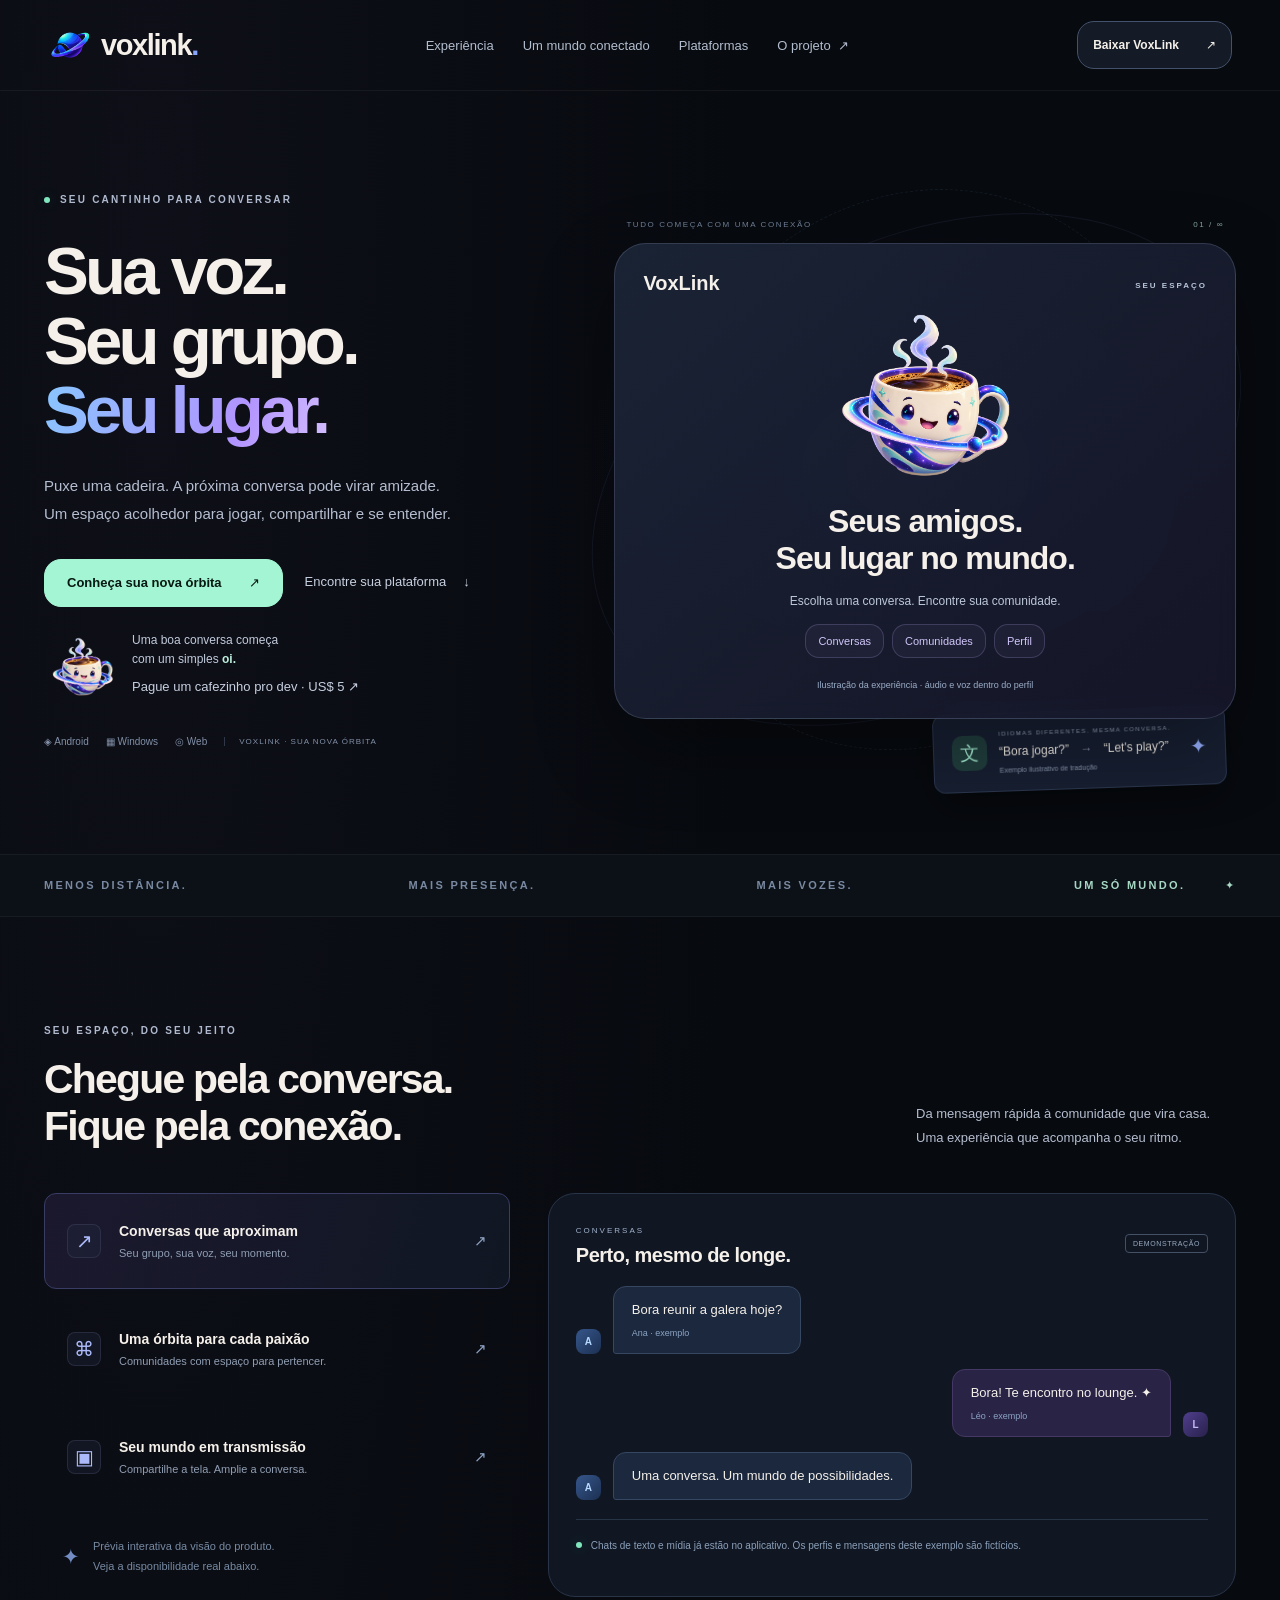
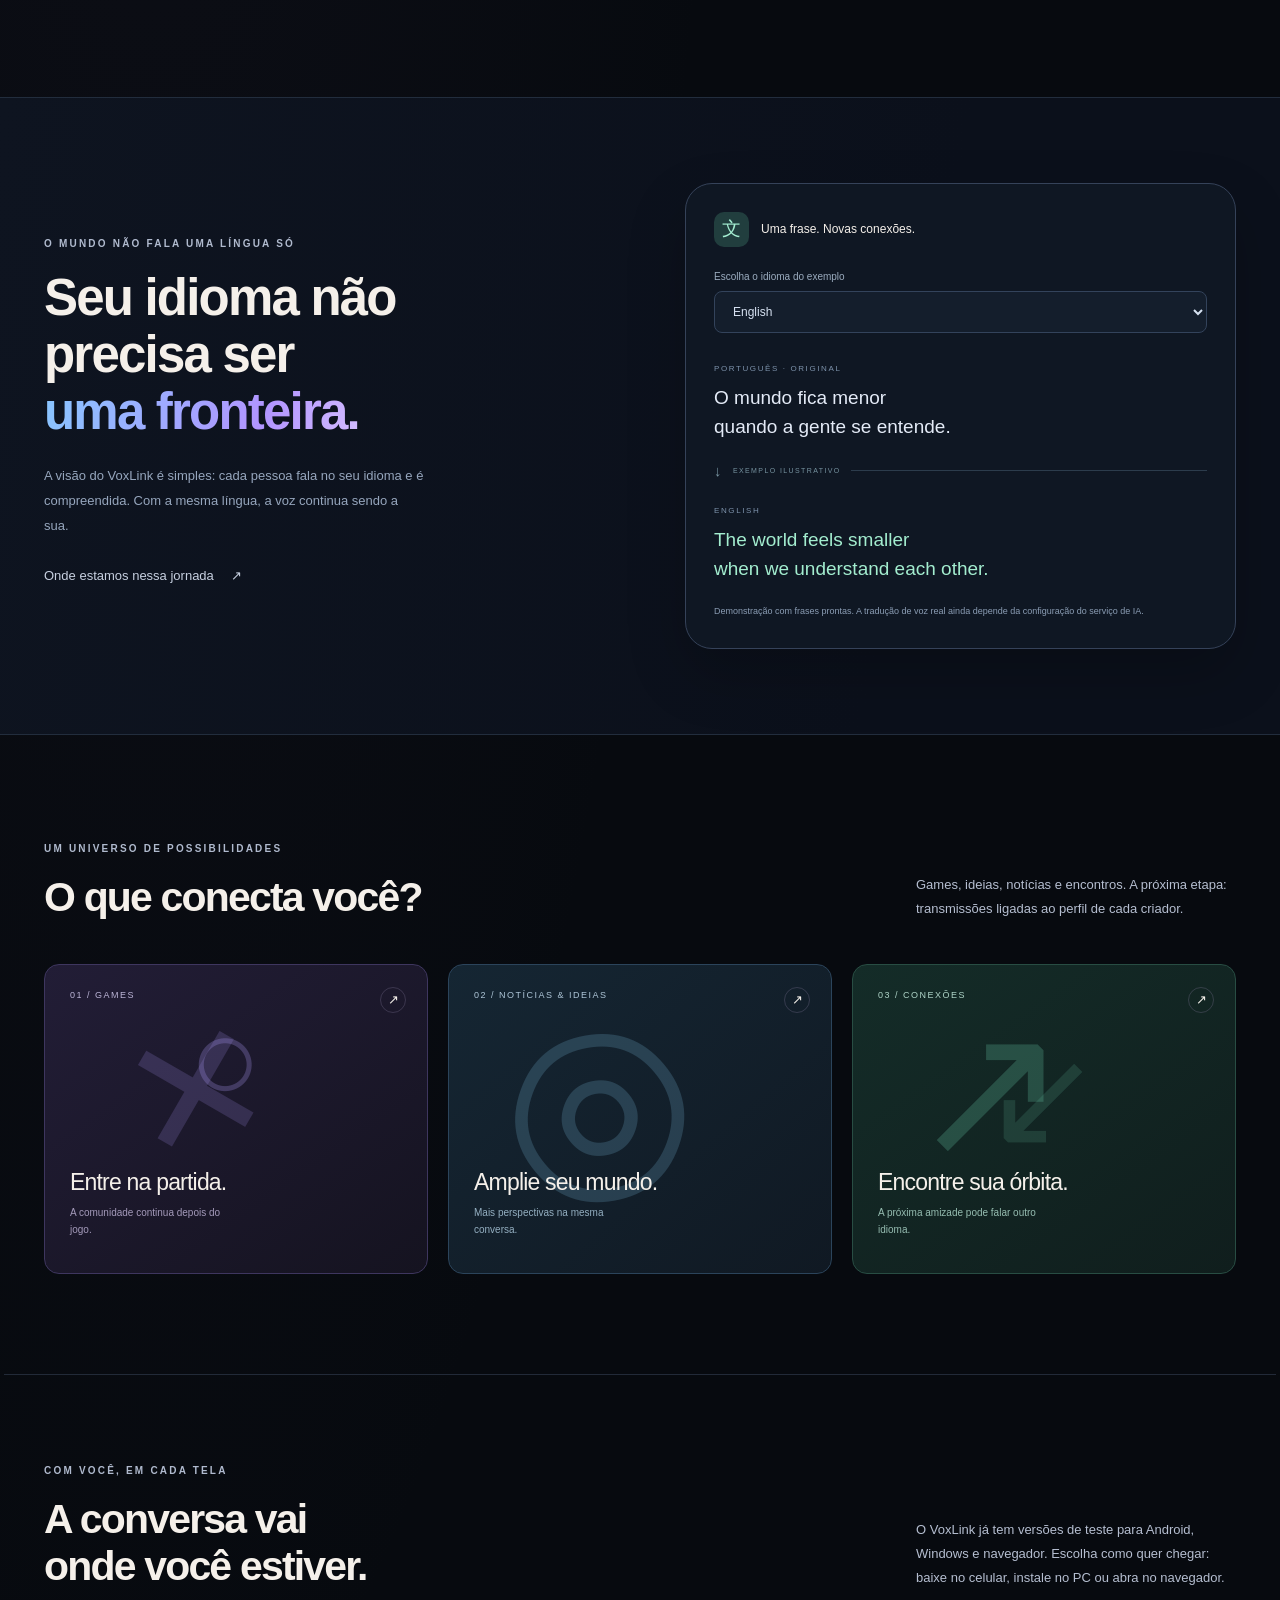
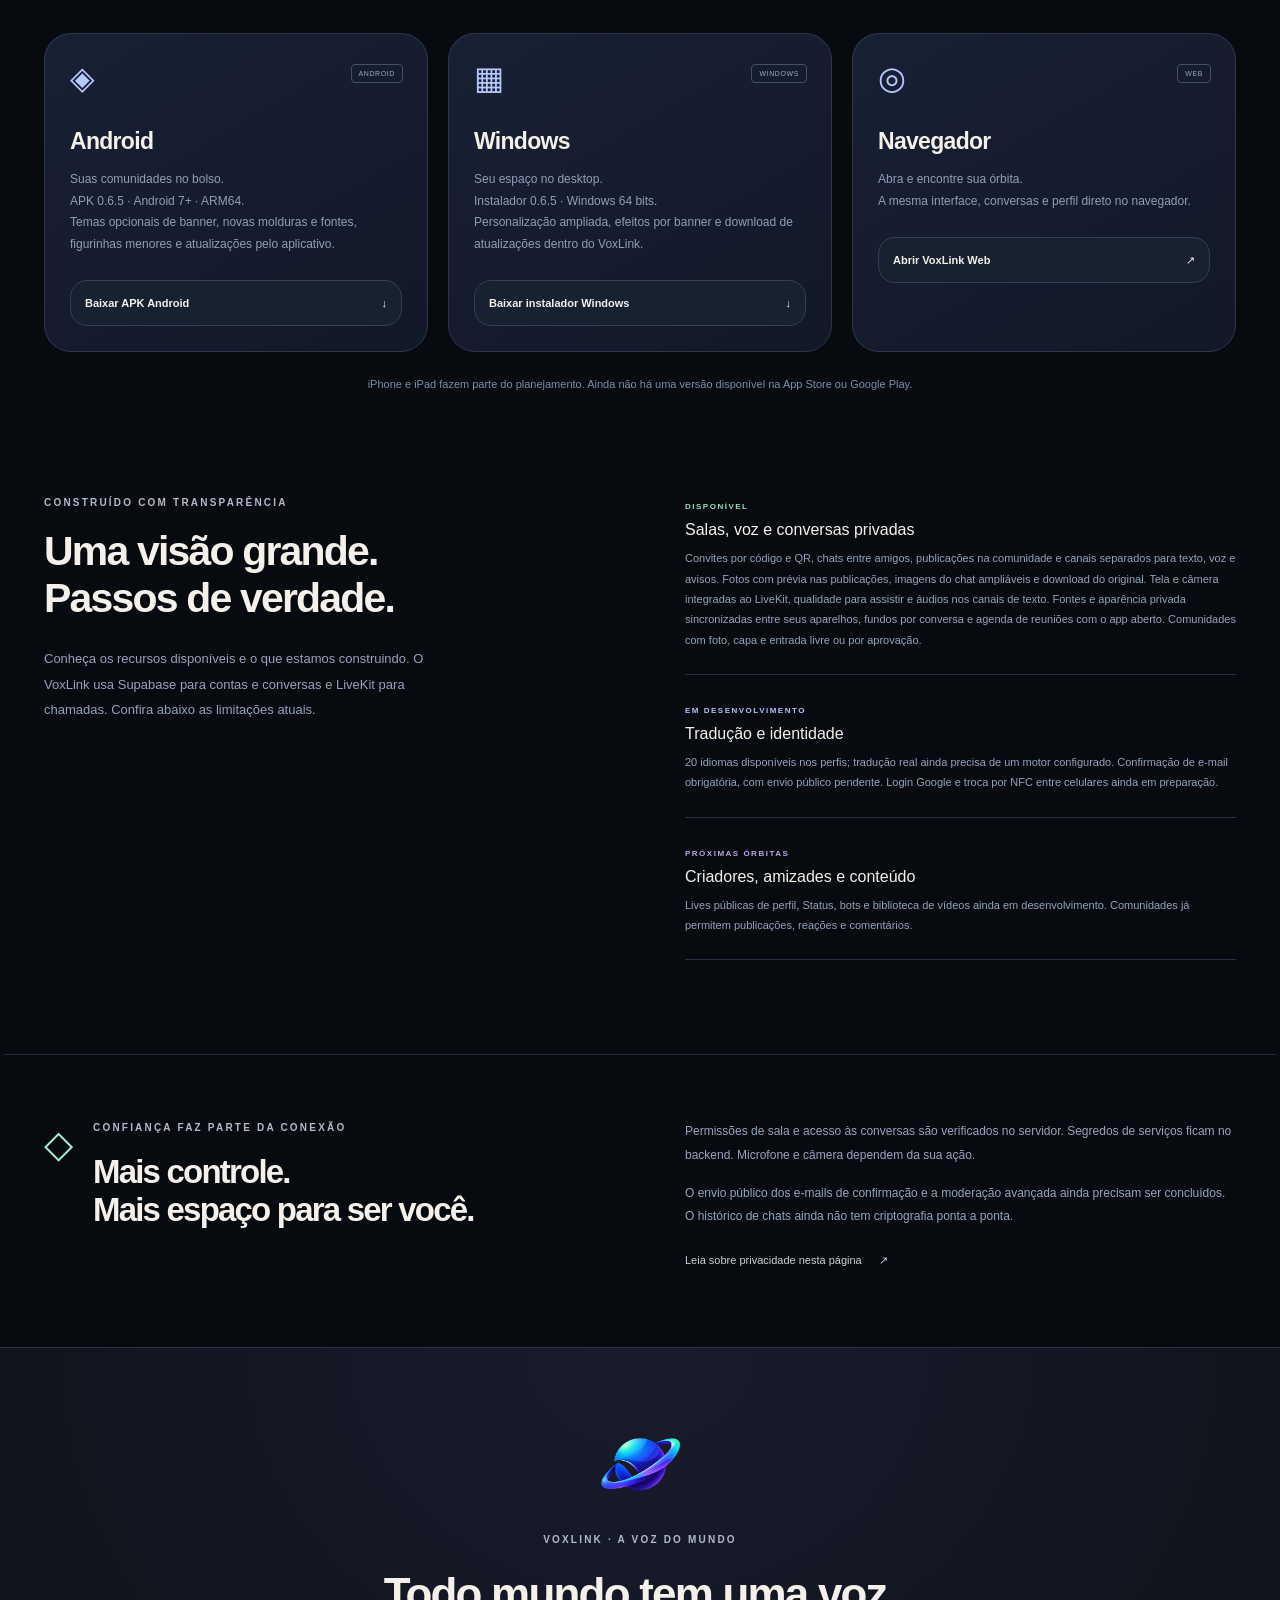
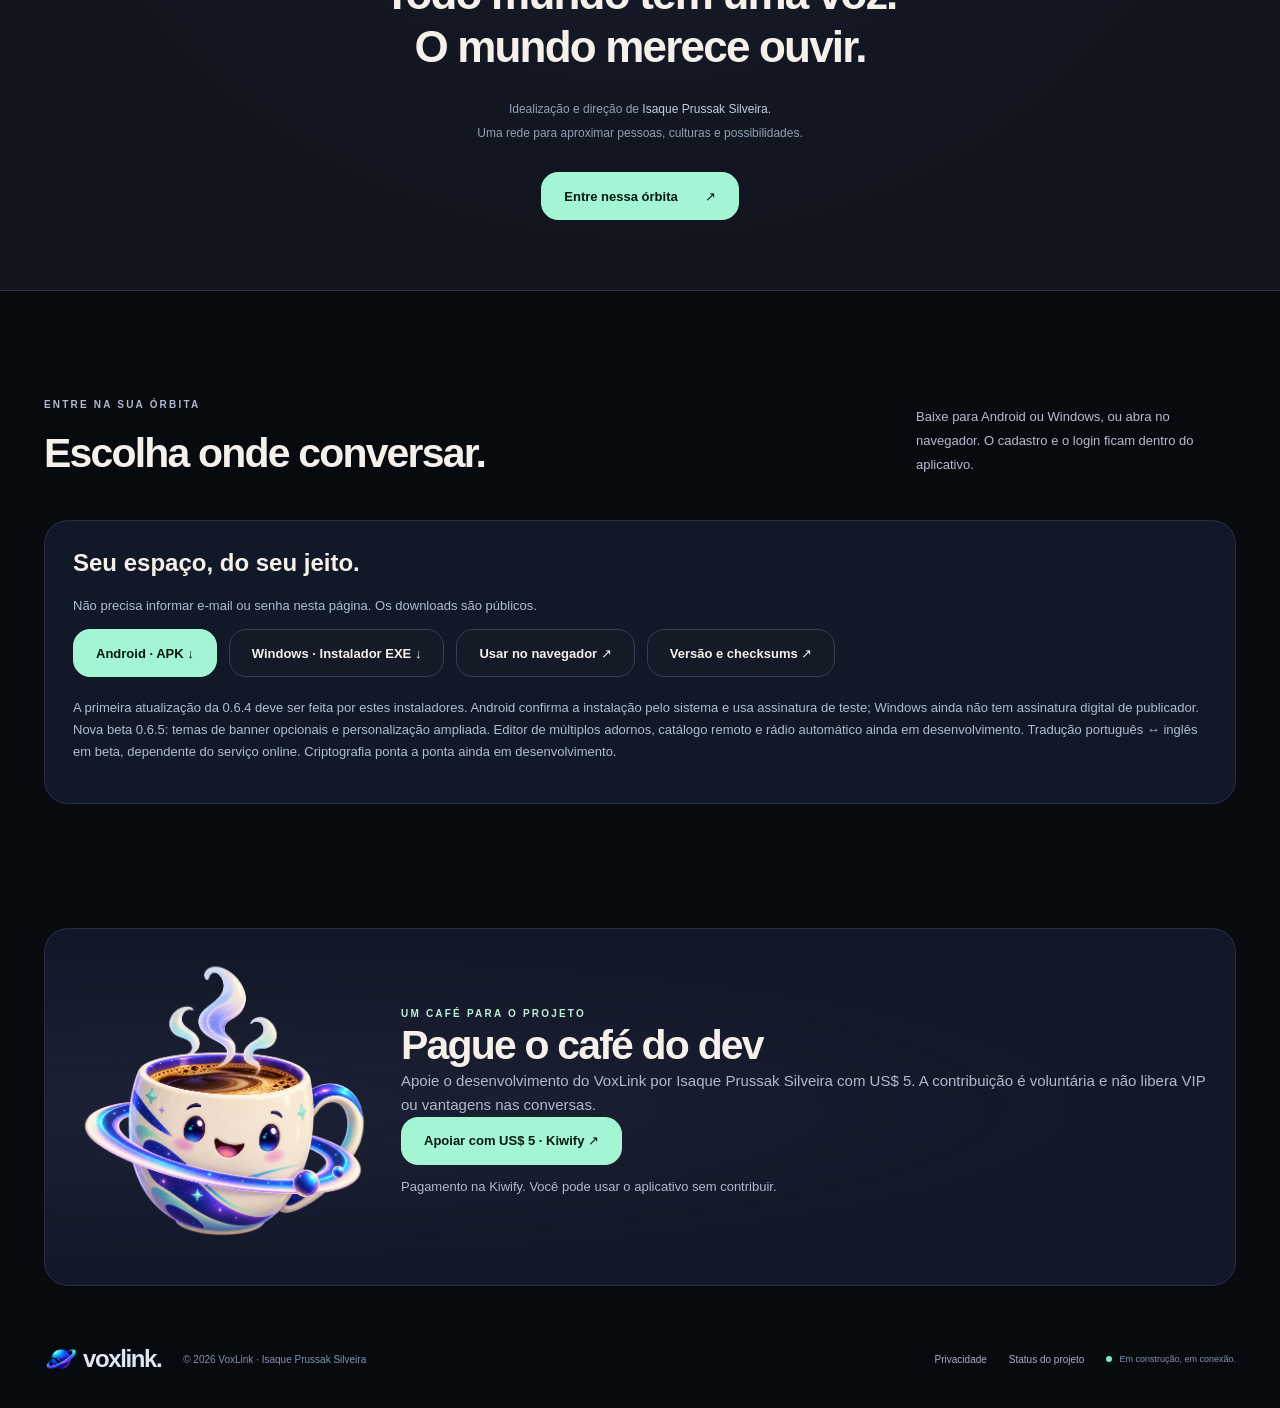
==== index.html @ 1d83fb6b "Prepare VoxLink 0.6.5 beta downloads and release notes Publish the validated banner themes, expanded" ====
<!doctype html>
<html lang="pt-BR">
<head>
  <meta charset="utf-8"><meta name="viewport" content="width=device-width, initial-scale=1">
  <meta name="referrer" content="no-referrer">
  <meta http-equiv="Content-Security-Policy" content="default-src 'none'; script-src 'self'; style-src 'self'; img-src 'self'; connect-src 'none'; base-uri 'none'; form-action 'self'; object-src 'none'; upgrade-insecure-requests">
  <meta name="theme-color" content="#070A0F">
  <meta name="description" content="VoxLink: a voz do mundo. Conheça o projeto de comunicação, comunidades e transmissões entre idiomas, idealizado por Isaque Prussak Silveira.">
  <meta name="author" content="Isaque Prussak Silveira">
  <meta property="og:title" content="VoxLink — A voz do mundo">
  <meta property="og:description" content="Sua comunidade. Sua transmissão. Seu idioma. Conheça a próxima órbita do VoxLink.">
  <meta property="og:type" content="website">
  <link rel="icon" href="voxlink-saturn.png"><link rel="stylesheet" href="styles.css?v=0.6.5">
  <title>VoxLink — A voz do mundo</title>
</head>
<body>
  <a class="skip" href="#principal">Pular para o conteúdo</a>
  <header class="site-header">
    <a class="brand" href="#" aria-label="VoxLink, início"><img src="voxlink-saturn.png" alt="" width="44" height="44"><span>voxlink<span class="brand-dot">.</span></span></a>
    <button class="menu-toggle icon-button" type="button" aria-label="Abrir menu" aria-expanded="false" aria-controls="nav">☰</button>
    <nav id="nav" aria-label="Navegação principal"><a href="#experiencia">Experiência</a><a href="#mundo">Um mundo conectado</a><a href="#plataformas">Plataformas</a><a href="#projeto">O projeto <span>↗</span></a></nav>
    <a class="button button-small header-cta" href="#plataformas">Baixar VoxLink <span>↗</span></a>
  </header>
  <main id="principal">
    <section class="hero wrap">
      <div class="hero-copy">
        <div class="eyebrow"><span class="status-dot"></span> SEU CANTINHO PARA CONVERSAR</div>
        <h1>Sua voz.<br>Seu grupo.<br><span class="gradient-text">Seu lugar.</span></h1>
        <p class="hero-description">Puxe uma cadeira. A próxima conversa pode virar amizade.<br>Um espaço acolhedor para jogar, compartilhar e se entender.</p>
        <div class="hero-actions"><a class="button primary" href="#experiencia">Conheça sua nova órbita <span>↗</span></a><a class="text-link" href="#plataformas">Encontre sua plataforma <span>↓</span></a></div>
        <div class="friendly-note"><img src="coffee.png" alt="Xícara sorridente do VoxLink" width="76" height="64"><span>Uma boa conversa começa<br>com um simples <strong>oi.</strong><br><a class="text-link" href="https://pay.kiwify.com.br/hBdNmmc" target="_blank" rel="noopener noreferrer">Pague um cafezinho pro dev · US$ 5 ↗</a></span></div><div class="platform-line"><span>◈ Android</span><span>▦ Windows</span><span>◎ Web</span><span class="beta-label">VOXLINK · SUA NOVA ÓRBITA</span></div>
      </div>
      <div class="hero-visual" aria-label="Ilustração do conceito VoxLink, não é uma transmissão real">
        <div class="orbit-line orbit-one"></div><div class="orbit-line orbit-two"></div>
        <div class="visual-kicker">TUDO COMEÇA COM UMA CONEXÃO <span>01 / ∞</span></div>
        <div class="welcome-preview">
          <span class="preview-brand">VoxLink <small>SEU ESPAÇO</small></span>
          <img src="coffee.png" alt="Cafezinho, companheiro do VoxLink" width="200" height="200">
          <h2>Seus amigos.<br>Seu lugar no mundo.</h2>
          <p>Escolha uma conversa. Encontre sua comunidade.</p>
          <div class="preview-shortcuts"><span>Conversas</span><span>Comunidades</span><span>Perfil</span></div>
          <span class="preview-note">Ilustração da experiência · áudio e voz dentro do perfil</span>
        </div>
        <div class="floating-translation"><span class="translation-icon">文</span><div><span>IDIOMAS DIFERENTES. MESMA CONVERSA.</span><strong>“Bora jogar?” <b>→</b> “Let's play?”</strong><small>Exemplo ilustrativo de tradução</small></div><span class="translation-spark">✦</span></div>
      </div>
    </section>
    <div class="manifesto-strip"><div class="wrap"><span>MENOS DISTÂNCIA.</span><span>MAIS PRESENÇA.</span><span>MAIS VOZES.</span><span class="mint-text">UM SÓ MUNDO. <span>✦</span></span></div></div>

    <section id="experiencia" class="experience wrap section-space">
      <div class="section-heading"><div><span class="eyebrow">SEU ESPAÇO, DO SEU JEITO</span><h2>Chegue pela conversa.<br>Fique pela conexão.</h2></div><p>Da mensagem rápida à comunidade que vira casa. Uma experiência que acompanha o seu ritmo.</p></div>
      <div class="experience-layout">
        <div class="experience-tabs" role="tablist" aria-label="Experiências do VoxLink" aria-orientation="vertical">
          <button class="experience-tab active" role="tab" id="tab-chat" aria-selected="true" aria-controls="experience-panel" data-view="chat"><span class="tab-icon">↗</span><span><strong>Conversas que aproximam</strong><small>Seu grupo, sua voz, seu momento.</small></span><span class="tab-arrow">↗</span></button>
          <button class="experience-tab" role="tab" id="tab-community" aria-selected="false" aria-controls="experience-panel" data-view="community" tabindex="-1"><span class="tab-icon">⌘</span><span><strong>Uma órbita para cada paixão</strong><small>Comunidades com espaço para pertencer.</small></span><span class="tab-arrow">↗</span></button>
          <button class="experience-tab" role="tab" id="tab-live" aria-selected="false" aria-controls="experience-panel" data-view="live" tabindex="-1"><span class="tab-icon">▣</span><span><strong>Seu mundo em transmissão</strong><small>Compartilhe a tela. Amplie a conversa.</small></span><span class="tab-arrow">↗</span></button>
          <div class="experience-note"><span>✦</span><p>Prévia interativa da visão do produto.<br>Veja a disponibilidade real abaixo.</p></div>
        </div>
        <div class="experience-panel" id="experience-panel" role="tabpanel" aria-labelledby="tab-chat" tabindex="0">
          <div class="panel-top"><div><span class="tiny-label" id="panel-kicker">CONVERSAS</span><h3 id="panel-title">Perto, mesmo de longe.</h3></div><span class="tag">DEMONSTRAÇÃO</span></div>
          <div id="panel-visual" class="panel-visual"></div>
          <div class="panel-footer"><span class="status-dot"></span><p id="panel-status"></p></div>
        </div>
      </div>
    </section>

    <section id="mundo" class="world-section">
      <div class="wrap world-layout"><div><span class="eyebrow">O MUNDO NÃO FALA UMA LÍNGUA SÓ</span><h2>Seu idioma não<br>precisa ser<br><span class="gradient-text">uma fronteira.</span></h2><p>A visão do VoxLink é simples: cada pessoa fala no seu idioma e é compreendida. Com a mesma língua, a voz continua sendo a sua.</p><a class="text-link" href="#disponibilidade">Onde estamos nessa jornada <span>↗</span></a></div>
        <div class="language-card"><div class="language-top"><span class="translation-icon">文</span><span>Uma frase. Novas conexões.</span></div><label for="language">Escolha o idioma do exemplo</label><select id="language"><option value="en">English</option><option value="es">Español</option><option value="ja">日本語</option><option value="pt">Português</option></select><div class="source-phrase"><span>PORTUGUÊS · ORIGINAL</span><p>O mundo fica menor<br>quando a gente se entende.</p></div><div class="language-divider"><span>↓</span><span>EXEMPLO ILUSTRATIVO</span></div><div class="target-phrase" aria-live="polite"><span id="target-label">ENGLISH</span><p id="target-text">The world feels smaller<br>when we understand each other.</p></div><p class="language-note">Demonstração com frases prontas. A tradução de voz real ainda depende da configuração do serviço de IA.</p></div>
      </div>
    </section>

    <section class="wrap section-space channels-section"><div class="section-heading"><div><span class="eyebrow">UM UNIVERSO DE POSSIBILIDADES</span><h2>O que conecta você?</h2></div><p>Games, ideias, notícias e encontros. A próxima etapa: transmissões ligadas ao perfil de cada criador.</p></div><div class="channel-grid">
      <button class="channel-card gaming" data-detail="games"><span class="channel-number">01 / GAMES</span><span class="channel-art" aria-hidden="true">✕<i>○</i></span><div><h3>Entre na partida.</h3><p>A comunidade continua depois do jogo.</p></div><span class="round-arrow">↗</span></button>
      <button class="channel-card news" data-detail="news"><span class="channel-number">02 / NOTÍCIAS & IDEIAS</span><span class="channel-art" aria-hidden="true">◎</span><div><h3>Amplie seu mundo.</h3><p>Mais perspectivas na mesma conversa.</p></div><span class="round-arrow">↗</span></button>
      <button class="channel-card connection" data-detail="world"><span class="channel-number">03 / CONEXÕES</span><span class="channel-art" aria-hidden="true">↗<i>↙</i></span><div><h3>Encontre sua órbita.</h3><p>A próxima amizade pode falar outro idioma.</p></div><span class="round-arrow">↗</span></button>
    </div></section>

    <section id="plataformas" class="wrap platforms-section section-space"><div class="section-heading"><div><span class="eyebrow">COM VOCÊ, EM CADA TELA</span><h2>A conversa vai<br>onde você estiver.</h2></div><p>O VoxLink já tem versões de teste para Android, Windows e navegador. Escolha como quer chegar: baixe no celular, instale no PC ou abra no navegador.</p></div><div class="platform-grid">
      <article class="platform-card"><span class="platform-icon">◈</span><span class="tag">ANDROID</span><h3>Android</h3><p>Suas comunidades no bolso.<br>APK 0.6.5 · Android 7+ · ARM64.<br>Temas opcionais de banner, novas molduras e fontes, figurinhas menores e atualizações pelo aplicativo.</p><a class="button secondary" href="https://github.com/Blackfoxy0/voxlink-site/releases/download/v0.6.5/voxlink-android-arm64.apk" rel="noopener">Baixar APK Android <span>↓</span></a></article>
      <article class="platform-card"><span class="platform-icon">▦</span><span class="tag" id="windows-badge">WINDOWS</span><h3>Windows</h3><p>Seu espaço no desktop.<br>Instalador 0.6.5 · Windows 64 bits.<br>Personalização ampliada, efeitos por banner e download de atualizações dentro do VoxLink.</p><a class="button secondary" href="https://github.com/Blackfoxy0/voxlink-site/releases/download/v0.6.5/voxlink-windows-setup.exe" rel="noopener">Baixar instalador Windows <span>↓</span></a></article>
      <article class="platform-card"><span class="platform-icon">◎</span><span class="tag">WEB</span><h3>Navegador</h3><p>Abra e encontre sua órbita.<br>A mesma interface, conversas e perfil direto no navegador.</p><a class="button secondary" href="app/">Abrir VoxLink Web <span>↗</span></a></article>
    </div><p class="platform-footnote">iPhone e iPad fazem parte do planejamento. Ainda não há uma versão disponível na App Store ou Google Play.</p></section>

    <section id="disponibilidade" class="wrap progress-section"><div class="progress-intro"><span class="eyebrow">CONSTRUÍDO COM TRANSPARÊNCIA</span><h2>Uma visão grande.<br>Passos de verdade.</h2><p>Conheça os recursos disponíveis e o que estamos construindo. O VoxLink usa Supabase para contas e conversas e LiveKit para chamadas. Confira abaixo as limitações atuais.</p></div><div class="progress-list"><article><span class="progress-state available">DISPONÍVEL</span><h3>Salas, voz e conversas privadas</h3><p>Convites por código e QR, chats entre amigos, publicações na comunidade e canais separados para texto, voz e avisos. Fotos com prévia nas publicações, imagens do chat ampliáveis e download do original. Tela e câmera integradas ao LiveKit, qualidade para assistir e áudios nos canais de texto. Fontes e aparência privada sincronizadas entre seus aparelhos, fundos por conversa e agenda de reuniões com o app aberto. Comunidades com foto, capa e entrada livre ou por aprovação.</p></article><article><span class="progress-state preparing">EM DESENVOLVIMENTO</span><h3>Tradução e identidade</h3><p>20 idiomas disponíveis nos perfis; tradução real ainda precisa de um motor configurado. Confirmação de e-mail obrigatória, com envio público pendente. Login Google e troca por NFC entre celulares ainda em preparação.</p></article><article><span class="progress-state planned">PRÓXIMAS ÓRBITAS</span><h3>Criadores, amizades e conteúdo</h3><p>Lives públicas de perfil, Status, bots e biblioteca de vídeos ainda em desenvolvimento. Comunidades já permitem publicações, reações e comentários.</p></article></div></section>

    <section class="wrap trust-section section-space"><div class="trust-heading"><span class="shield" aria-hidden="true">◇</span><div><span class="eyebrow">CONFIANÇA FAZ PARTE DA CONEXÃO</span><h2>Mais controle.<br>Mais espaço para ser você.</h2></div></div><div class="trust-copy"><p>Permissões de sala e acesso às conversas são verificados no servidor. Segredos de serviços ficam no backend. Microfone e câmera dependem da sua ação.</p><p>O envio público dos e-mails de confirmação e a moderação avançada ainda precisam ser concluídos. O histórico de chats ainda não tem criptografia ponta a ponta.</p><button class="text-link" data-detail="privacy">Leia sobre privacidade nesta página <span>↗</span></button></div></section>

    <section id="projeto" class="project-section"><div class="wrap"><img src="voxlink-saturn.png" alt="" width="92" height="92"><span class="eyebrow">VOXLINK · A VOZ DO MUNDO</span><h2>Todo mundo tem uma voz.<br>O mundo merece ouvir.</h2><p>Idealização e direção de <strong>Isaque Prussak Silveira.</strong><br>Uma rede para aproximar pessoas, culturas e possibilidades.</p><a class="button primary" href="#experiencia">Entre nessa órbita <span>↗</span></a></div></section>
<section id="downloads" class="wrap section-space">
  <div class="section-heading"><div><span class="eyebrow">ENTRE NA SUA ÓRBITA</span>
    <h2>Escolha onde conversar.</h2></div><p>Baixe para Android ou Windows, ou abra no navegador. O cadastro e o login ficam dentro do aplicativo.</p></div>
  <div class="account-card download-card"><h3>Seu espaço, do seu jeito.</h3>
    <p class="account-note">Não precisa informar e-mail ou senha nesta página. Os downloads são públicos.</p>
    <div class="account-modes">
      <a class="button primary" href="https://github.com/Blackfoxy0/voxlink-site/releases/download/v0.6.5/voxlink-android-arm64.apk" rel="noopener">Android · APK ↓</a>
      <a class="button secondary" href="https://github.com/Blackfoxy0/voxlink-site/releases/download/v0.6.5/voxlink-windows-setup.exe" rel="noopener">Windows · Instalador EXE ↓</a>
      <a class="button secondary" href="app/">Usar no navegador ↗</a>
      <a class="button secondary" href="https://github.com/Blackfoxy0/voxlink-site/releases/tag/v0.6.5" rel="noopener">Versão e checksums ↗</a>
    </div>
    <p class="account-note">A primeira atualização da 0.6.4 deve ser feita por estes instaladores. Android confirma a instalação pelo sistema e usa assinatura de teste; Windows ainda não tem assinatura digital de publicador. Nova beta 0.6.5: temas de banner opcionais e personalização ampliada. Editor de múltiplos adornos, catálogo remoto e rádio automático ainda em desenvolvimento. Tradução português ↔ inglês em beta, dependente do serviço online. Criptografia ponta a ponta ainda em desenvolvimento.</p>
  </div>
</section>
    <section class="wrap section" id="apoio" aria-labelledby="coffee-title">
      <div class="account-card coffee-support">
        <img src="coffee.png" alt="Xícara sorridente com anel de Saturno, Pague o café do dev, VoxLink" width="300" height="250" loading="lazy">
        <div><span class="eyebrow">UM CAFÉ PARA O PROJETO</span><h2 id="coffee-title">Pague o café do dev</h2>
        <p>Apoie o desenvolvimento do VoxLink por Isaque Prussak Silveira com US$ 5. A contribuição é voluntária e não libera VIP ou vantagens nas conversas.</p>
        <a class="button primary" href="https://pay.kiwify.com.br/hBdNmmc" target="_blank" rel="noopener noreferrer">Apoiar com US$ 5 · Kiwify ↗</a>
        <p class="account-note">Pagamento na Kiwify. Você pode usar o aplicativo sem contribuir.</p></div>
      </div>
    </section>
  </main>
  <footer class="wrap"><a class="brand" href="#"><img src="voxlink-saturn.png" alt="" width="34" height="34"><span>voxlink.</span></a><p>© 2026 VoxLink · Isaque Prussak Silveira</p><button class="footer-link" data-detail="privacy">Privacidade</button><a class="footer-link" href="#disponibilidade">Status do projeto</a><span class="footer-status"><i class="status-dot"></i> Em construção, em conexão.</span></footer>
  <dialog id="detail-dialog" aria-labelledby="dialog-title"><button class="dialog-close icon-button" aria-label="Fechar janela">×</button><span class="eyebrow" id="dialog-kicker">VOXLINK</span><h2 id="dialog-title"></h2><div id="dialog-body"></div><button class="button primary dialog-done">Entendi</button></dialog>
  <script src="script.js?v=0.6.5" defer></script>
</body>
</html>
---- styles.css ----
@charset "UTF-8";
/* Clip only the decorative orbital lines that extend beyond the viewport. */
body{overflow-x:clip}
.hero{overflow:hidden}
:root{color-scheme:dark;--bg:#070a0f;--surface:#111827;--blue:#3b82f6;--violet:#8b5cf6;--mint:#10b981;--text:#eff2fa;--muted:#9ca9bd;--line:#232c3b;--radius:20px;font-family:Inter,"Segoe UI",Arial,sans-serif;font-synthesis:none}
*{box-sizing:border-box}html{scroll-behavior:smooth;scroll-padding-top:94px}body{margin:0;background:var(--bg);color:var(--text);font-size:15px;-webkit-font-smoothing:antialiased}button,input,select{font:inherit}a{color:inherit;text-decoration:none}button{cursor:pointer}button:disabled{cursor:not-allowed}button,a,select{touch-action:manipulation}button:focus-visible,a:focus-visible,select:focus-visible,[tabindex]:focus-visible{outline:3px solid #8fbaff;outline-offset:5px}button{color:inherit}h1,h2,h3,p{margin:0}img{max-width:100%;object-fit:contain}::selection{background:#345dab;color:white}.wrap{max-width:1272px;margin-inline:auto;padding-inline:40px}.section-space{padding-top:106px;padding-bottom:100px}.skip{position:absolute;top:-80px;left:12px;padding:14px;background:var(--blue);z-index:20}.skip:focus{top:12px}.site-header{max-width:1440px;height:91px;padding:0 48px;margin:auto;display:flex;align-items:center;justify-content:space-between;border-bottom:1px solid #ffffff0d;gap:28px}.brand{display:inline-flex;align-items:center;gap:9px;font-size:29px;font-weight:760;letter-spacing:-1.4px}.brand-dot{color:#8aa5ff}.site-header nav{display:flex;gap:29px;align-items:center;font-size:13px;color:#b2bdce}.site-header nav a:hover,.text-link:hover{color:white}.site-header nav a span{margin-left:4px;color:var(--muted)}.button{display:inline-flex;align-items:center;justify-content:center;gap:27px;min-height:50px;border-radius:9px;padding:14px 22px;font-size:13px;font-weight:650;border:1px solid #43516a;background:#141b27;transition:transform .2s,background .2s,box-shadow .2s}.button:hover{transform:translateY(-2px);background:#1c283c}.button-small{min-height:41px;padding:10px 15px;font-size:12px}.primary{background:#a4f5d3;color:#071912;border-color:#a4f5d3}.primary:hover{background:#c6ffe7;box-shadow:0 5px 28px #10b9811a}.secondary{width:100%;justify-content:space-between;border-color:#354054}.text-link{background:none;border:0;padding:8px 0;display:inline-flex;align-items:center;gap:17px;font-size:13px;color:#c7d0e0;line-height:1.6}.icon-button{border:1px solid var(--line);background:#141b27;border-radius:9px;width:42px;height:42px;font-size:23px}.menu-toggle{display:none}.hero{padding-top:79px;padding-bottom:85px;display:grid;grid-template-columns:.95fr 1.15fr;align-items:center;gap:24px;min-height:690px}.eyebrow{display:flex;align-items:center;gap:10px;font-size:10px;font-weight:650;letter-spacing:2.2px;color:#b0bace;line-height:1.6}.status-dot{display:inline-block;width:6px;height:6px;border-radius:50%;background:#81e6bd;box-shadow:0 0 12px #10b9813b;flex-shrink:0}.hero h1{font-size:clamp(54px,5.25vw,75px);font-weight:750;letter-spacing:-3.8px;line-height:1.035;margin-top:28px}.gradient-text{background:linear-gradient(108deg,#88c6ff 0%,#b194ff 69%,#d3bcff 100%);-webkit-background-clip:text;background-clip:text;color:transparent}.hero-description{font-size:15px;color:#a5b0c3;line-height:1.9;margin-top:27px;max-width:435px}.hero-actions{display:flex;gap:22px;align-items:center;margin-top:30px;flex-wrap:wrap}.platform-line{display:flex;align-items:center;gap:17px;font-size:10px;color:#8190a7;margin-top:30px;flex-wrap:wrap}.beta-label{font-size:8px;letter-spacing:1px;border-left:1px solid #303748;padding-left:14px}.hero-visual{position:relative;padding:50px 0 50px 18px;isolation:isolate}.hero-visual:before{content:"";position:absolute;z-index:-1;inset:5% -8%;background:radial-gradient(ellipse,#45329f22,transparent 64%)}.visual-kicker{display:flex;justify-content:space-between;gap:5px;font-size:8px;letter-spacing:1.6px;color:#718199;padding:0 12px 14px}.visual-kicker>span{color:#86a59e;white-space:nowrap}.product-window{position:relative;border:1px solid #4c587355;border-radius:15px;overflow:hidden;box-shadow:0 28px 90px #000a;background:linear-gradient(145deg,#151c2a,#0b101b);transform:perspective(1400px) rotateY(-5deg) rotateX(3deg)}.window-bar{display:flex;align-items:center;gap:16px;padding:15px 17px;border-bottom:1px solid #293245;font-size:9px;color:#77889f}.window-dots{display:flex;gap:5px}.window-dots i{width:5px;height:5px;border-radius:50%;background:#465165}.window-dots i:first-child{background:#939eb5}.concept{margin-left:auto;letter-spacing:1.2px;font-size:7px}.mini-app{display:flex;min-height:315px}.mini-rail{width:52px;padding:17px 9px;display:flex;align-items:center;gap:18px;flex-direction:column;border-right:1px solid #273042;color:#7e8da3;font-size:19px}.mini-rail img{width:34px}.mini-rail span{padding:4px}.rail-active{background:#38437644;border-radius:8px;color:#aaadff}.mini-main{flex:1;padding:18px;min-width:0}.mini-heading{display:flex;justify-content:space-between;align-items:center;font-size:10px;color:#c3cedd;margin-bottom:13px}.mini-heading .status-dot{margin-right:7px;width:4px;height:4px}.mini-avatar{width:25px;height:25px;border-radius:8px;background:linear-gradient(135deg,#35568b,#1c3052);color:#b6d8ff;display:inline-flex;align-items:center;justify-content:center;font-size:10px;font-weight:650}.planet-stage{position:relative;min-height:263px;border:1px solid #4243755c;border-radius:10px;overflow:hidden;background:radial-gradient(ellipse at 75% 30%,#3b305988,transparent 70%),linear-gradient(130deg,#15283d,#111927 40%,#1a1932)}.planet-stage:after{content:"";position:absolute;inset:0;background-image:radial-gradient(#ccd7ff78 .6px,transparent .7px);background-size:53px 47px;opacity:.4;pointer-events:none}.planet-stage img{position:absolute;right:-2px;top:10px;width:230px;height:230px;transform:rotate(-10deg);filter:drop-shadow(0 15px 30px #284cad44)}.stage-caption{position:absolute;bottom:23px;left:22px;z-index:1}.stage-caption>span{font-size:6px;letter-spacing:1.6px;color:#9daee0}.stage-caption strong{display:block;font-size:26px;line-height:1.12;font-weight:650;letter-spacing:-.8px;margin-top:13px}.stage-star{position:absolute;color:#99b6d9;font-size:20px}.star-one{left:30px;top:25px}.star-two{right:23px;bottom:25px;font-size:10px}.mini-bottom{display:flex;align-items:center;justify-content:space-between;gap:10px;margin-top:14px;font-size:9px}.mini-bottom>div{display:flex;align-items:center;gap:9px}.mini-bottom small{display:block;font-size:8px;color:#7e8da8;margin-top:3px}.violet{background:linear-gradient(135deg,#503e8e,#28214a);color:#c7b8f4}.mini-controls span{width:24px;height:24px;display:flex;align-items:center;justify-content:center;background:#27334b;border-radius:6px}.mini-controls .mint-control{background:#447c6b66;color:#a5eacc}.floating-translation{position:absolute;right:-6px;bottom:17px;background:#182134ee;border:1px solid #52668b55;box-shadow:0 15px 40px #0006;backdrop-filter:blur(16px);border-radius:12px;padding:17px 18px;display:flex;gap:12px;align-items:center;transform:rotate(-2deg)}.translation-icon{width:35px;height:35px;display:flex;align-items:center;justify-content:center;font-size:19px;background:#213e3e;color:#a4edd1;border-radius:10px}.floating-translation div>span{display:block;font-size:6px;letter-spacing:1.3px;color:#9aaac4}.floating-translation strong{display:block;font-size:12px;font-weight:500;margin-top:8px}.floating-translation b{color:#8d96b4;font-weight:400;margin:0 8px}.floating-translation small{display:block;font-size:7px;color:#8a98b1;margin-top:8px}.translation-spark{color:#95b0ff;font-size:20px;margin-left:6px}.orbit-line{position:absolute;inset:12% -4%;border:1px solid #6a6fb220;border-radius:50%;transform:rotate(-27deg);z-index:-1}.orbit-two{inset:2% 10%;transform:rotate(29deg);border-style:dashed;border-color:#74a5d21a}.manifesto-strip{border-block:1px solid #ffffff0c;background:#0c1118}.manifesto-strip>.wrap{display:flex;justify-content:space-between;gap:20px;padding-block:24px;font-size:11px;letter-spacing:2.3px;font-weight:550;color:#7989a1}.manifesto-strip .mint-text{color:#a7d8c4}.mint-text span{margin-left:34px}.section-heading{display:flex;justify-content:space-between;align-items:flex-end;gap:40px;margin-bottom:43px}h2{font-size:clamp(32px,3.2vw,45px);font-weight:650;letter-spacing:-1.8px;line-height:1.15}.section-heading h2,.world-section h2,.progress-intro h2,.trust-heading h2{margin-top:17px}.section-heading>p{max-width:320px;font-size:13px;color:#93a1b7;line-height:1.85}.experience-layout{display:grid;grid-template-columns:.88fr 1.3fr;gap:38px}.experience-tabs{display:flex;flex-direction:column;gap:12px}.experience-tab{display:flex;align-items:center;gap:18px;text-align:left;padding:24px 22px;border:1px solid transparent;border-radius:12px;background:transparent;transition:background .18s,border-color .18s;min-height:96px}.experience-tab.active{border-color:#393d66;background:linear-gradient(105deg,#26203f99,#101723)}.experience-tab:hover{background:#161e2b}.tab-icon{width:34px;height:34px;display:flex;align-items:center;justify-content:center;background:#222c4055;border:1px solid #52557255;border-radius:8px;color:#acbafa;font-size:20px}.experience-tab strong{font-size:14px;font-weight:550;display:block}.experience-tab small{font-size:11px;color:#909eb3;display:block;margin-top:8px}.tab-arrow{margin-left:auto;color:#8da1c0}.experience-note{display:flex;gap:13px;align-items:center;margin:20px 18px;font-size:11px;line-height:1.8;color:#778aa3}.experience-note>span{font-size:21px;color:#738cc4}.experience-panel{background:#101723;border:1px solid #293449;border-radius:18px;padding:25px 27px;min-height:387px}.panel-top{display:flex;align-items:center;justify-content:space-between;gap:15px}.tiny-label{font-size:8px;letter-spacing:2px;color:#a2b3ce}.panel-top h3{font-size:20px;font-weight:550;letter-spacing:-.5px;margin-top:8px}.tag{border:1px solid #435066;color:#9aabc2;padding:5px 7px;font-size:7px;letter-spacing:.6px;white-space:nowrap;border-radius:4px}.panel-visual{min-height:227px;display:flex;flex-direction:column;justify-content:center;padding-block:19px;gap:15px}.bubble-row{display:flex;gap:12px;align-items:end}.bubble-row.reverse{flex-direction:row-reverse}.bubble{border:1px solid #364761;border-radius:13px 13px 13px 3px;background:#1b283d;padding:13px 18px;max-width:85%;font-size:13px;line-height:1.5}.bubble-row.reverse .bubble{border-radius:13px 13px 3px 13px;background:#292345;border-color:#463864}.bubble small{display:block;color:#8ca5c6;font-size:9px;margin-top:7px}.bubble-row .mini-avatar{flex-shrink:0}.panel-footer{display:flex;align-items:start;gap:9px;border-top:1px solid #273346;padding-top:17px;color:#8ca0b9;font-size:10px;line-height:1.7}.panel-footer .status-dot{margin-top:5px}.community-row{display:flex;align-items:center;gap:16px;background:#172234;border:1px solid #263852;border-radius:11px;padding:15px}.community-row>span{font-size:24px;color:#a5b8ef;width:32px;text-align:center}.community-row strong{font-size:13px;font-weight:500}.community-row small{display:block;color:#8ba0b8;font-size:10px;margin-top:6px}.community-row .hash{margin-left:auto;color:#6f80a0;font-size:13px}.live-demo{background:radial-gradient(ellipse at 80% 20%,#38488c55,transparent 75%),#111e30;border-radius:12px;min-height:215px;position:relative;overflow:hidden;border:1px solid #2e4361;padding:24px}.live-demo img{position:absolute;right:5%;top:3%;height:180px;opacity:.8}.live-demo strong{position:relative;display:block;font-size:24px;font-weight:550;margin-top:29px}.live-demo small{position:relative;color:#a0b4d1;font-size:11px;display:block;margin-top:8px}.world-section{background:linear-gradient(100deg,#0e1420,#0b101b 70%);border-block:1px solid #222d3d;padding-block:85px}.world-layout{display:grid;grid-template-columns:1fr 1fr;gap:90px;align-items:center}.world-section h2{font-size:51px;line-height:1.12}.world-section p{font-size:13px;color:#96a6bd;line-height:1.9;max-width:380px;margin-top:24px}.world-section .text-link{margin-top:20px}.language-card{background:#0f1723;border:1px solid #354259;border-radius:17px;padding:28px;box-shadow:0 25px 60px #0003}.language-top{display:flex;align-items:center;gap:12px;font-size:12px;font-weight:500;margin-bottom:24px}.language-card label{display:block;font-size:10px;color:#9bacbf;margin-bottom:9px}.language-card select{width:100%;border:1px solid #33435b;background:#141e2c;border-radius:8px;padding:12px 14px;color:#d6e1f1;font-size:12px}.source-phrase{margin-top:24px}.source-phrase>span,.target-phrase>span{font-size:8px;letter-spacing:1.6px;color:#7d92ab}.source-phrase p,.target-phrase p{font-size:19px;font-weight:500;color:#e4ebf7;line-height:1.55;margin-top:9px}.language-divider{display:flex;align-items:center;gap:10px;margin:20px 0;color:#7793a0;font-size:7px;letter-spacing:1.4px}.language-divider>span:first-child{font-size:15px}.language-divider:after{content:"";height:1px;background:#2c3c4c;flex:1}.target-phrase p{color:#a3edcf}.language-card p.language-note{font-size:9px;line-height:1.7;color:#8b9db4;margin-top:21px;max-width:100%}.channel-grid{display:grid;grid-template-columns:repeat(3,1fr);gap:20px}.channel-card{position:relative;border:1px solid #3e365f;border-radius:15px;min-height:310px;overflow:hidden;text-align:left;padding:25px;display:flex;flex-direction:column;justify-content:space-between;background:linear-gradient(145deg,#221d36,#151320);transition:transform .2s,border-color .2s}.channel-card:hover{transform:translateY(-5px);border-color:#9581c0}.channel-number{position:relative;z-index:1;font-size:9px;letter-spacing:1.5px;color:#bdb6d8}.channel-art{font-family:Arial,sans-serif;position:absolute;top:42px;left:21%;font-size:170px;line-height:1;color:#a894f230;transform:rotate(-15deg);font-weight:100}.channel-art i{font-size:120px;font-style:normal;position:absolute;left:70px;top:0;color:#a894f246}.channel-card h3{position:relative;font-weight:500;font-size:23px;letter-spacing:-.8px;margin-bottom:8px}.channel-card p{position:relative;font-size:10px;color:#a49aba;margin-bottom:10px;max-width:90%;line-height:1.7}.round-arrow{border:1px solid #7c739255;width:26px;height:26px;border-radius:50%;display:flex;align-items:center;justify-content:center;font-size:13px;position:absolute;right:21px;top:22px}.news{background:linear-gradient(140deg,#152633,#101923);border-color:#2b445b}.news .channel-art{color:#81c4e734;font-size:220px;top:25px;left:16%;transform:rotate(20deg)}.news .channel-number{color:#afc7d9}.news p{color:#94afc1}.connection{background:linear-gradient(145deg,#142c28,#101e1d);border-color:#284d43}.connection .channel-art{font-size:190px;left:15%;top:30px;transform:rotate(0);color:#71d7b43b}.connection .channel-art i{font-size:140px;left:74px;top:33px;color:#71d7b426}.connection .channel-number{color:#afd5c8}.connection p{color:#96bdb1}.platforms-section{border-top:1px solid #222a38;padding-top:88px}.platform-grid{display:grid;grid-template-columns:repeat(3,1fr);gap:20px}.platform-card{background:#0d141f;border:1px solid #2c3646;border-radius:15px;padding:25px;position:relative}.platform-icon{display:block;font-size:32px;margin-bottom:31px;color:#d4dff1}.platform-card>.tag{position:absolute;top:30px;right:24px}.platform-card h3{font-size:23px;font-weight:550;letter-spacing:-.7px}.platform-card p{font-size:12px;color:#8fa0b6;line-height:1.8;margin:14px 0 25px}.platform-card .button{font-size:11px;min-height:46px;padding:12px 14px;background:#172130}.platform-footnote{text-align:center;font-size:11px;color:#7b8fa8;margin-top:23px;line-height:1.8}.progress-section{display:grid;grid-template-columns:1fr 1fr;gap:90px;padding-bottom:94px}.progress-intro>p{font-size:13px;line-height:1.95;color:#93a4bd;max-width:380px;margin-top:24px}.progress-list article{padding:24px 0;border-bottom:1px solid #263141}.progress-list article:first-child{padding-top:0}.progress-state{font-size:8px;letter-spacing:1.5px;font-weight:700}.available{color:#8de4bb}.preparing{color:#adc4fc}.planned{color:#b9a5e8}.progress-list h3{font-weight:500;font-size:16px;margin:9px 0}.progress-list p{font-size:11px;color:#92a4bc;line-height:1.85}.trust-section{border-top:1px solid #222d3c;display:grid;grid-template-columns:1fr 1fr;gap:90px;padding-top:65px;padding-bottom:70px}.trust-heading{display:flex;gap:20px}.shield{font-size:38px;line-height:1.3;color:#a4f0ce}.trust-heading h2{font-size:33px;line-height:1.15}.trust-copy p{font-size:12px;line-height:1.95;color:#94a6bf;margin-bottom:15px}.trust-copy .text-link{font-size:11px}.project-section{padding-block:70px;background:radial-gradient(ellipse at 50% 0%,#29244566,transparent 64%),#10151e;border-block:1px solid #2e3243;text-align:center}.project-section .wrap{display:flex;flex-direction:column;align-items:center}.project-section img{margin-bottom:22px}.project-section h2{font-size:44px;margin-top:20px;line-height:1.2}.project-section p{font-size:12px;color:#91a0b7;line-height:2;margin-top:23px}.project-section strong{font-weight:500;color:#c0cee1}.project-section .button{margin-top:27px}footer{display:flex;align-items:center;flex-wrap:wrap;gap:22px;padding-block:32px;font-size:10px;color:#8294ae}footer .brand{font-size:24px;color:#dfe6f4;gap:5px}footer p{margin-right:auto}footer .footer-link{font-size:10px;padding:10px 0;background:none;border:0;color:#a4b0c4}.footer-status{display:flex;gap:7px;align-items:center;font-size:9px}dialog{width:min(530px,calc(100% - 32px));border:1px solid #435470;background:#101927;border-radius:18px;padding:35px;color:#e5eefb;box-shadow:0 25px 90px #0009}dialog::backdrop{background:#03080cd9;backdrop-filter:blur(5px)}dialog h2{font-size:29px;letter-spacing:-.9px;margin-top:18px}dialog p{font-size:13px;color:#a9b9cf;line-height:1.9;margin-top:18px}dialog .button{margin-top:25px}dialog code{color:#a5ebcf;font-size:12px}dialog .dialog-close{position:absolute;right:13px;top:13px;width:32px;height:32px;font-size:24px;border:0;background:transparent}dialog .eyebrow{padding-right:25px}
@media(min-width:1500px){.hero{padding-top:100px;padding-bottom:105px}.hero h1{font-size:80px}.hero-visual{margin-right:-35px}}
@media(max-width:1100px){.site-header{padding-inline:28px;gap:18px}.site-header nav{gap:20px}.wrap{padding-inline:30px}.hero{gap:10px}.hero h1{font-size:62px}.hero-visual{padding-left:0}.hero-actions{gap:15px}.hero-actions .text-link{font-size:11px}.mini-main{padding:12px}.planet-stage{min-height:250px}.planet-stage img{right:-35px;width:210px;height:210px}.stage-caption{left:17px}.stage-caption strong{font-size:22px}.world-layout,.progress-section,.trust-section{gap:50px}.channel-card{min-height:295px}.channel-card h3{font-size:21px}.channel-card p{font-size:10px}.experience-layout{gap:24px}.experience-tab{padding:22px 14px;gap:13px}}
@media(max-width:840px){.site-header{height:76px}.site-header nav{display:none}.site-header nav.open{display:flex;position:absolute;top:76px;left:16px;right:16px;flex-direction:column;align-items:stretch;padding:22px;background:#101927;border:1px solid #3b4b64;border-radius:12px;z-index:10;gap:0}.site-header nav.open a{padding:13px}.menu-toggle{display:block;margin-left:auto;order:3}.header-cta{margin-left:auto}.hero{padding-top:51px;grid-template-columns:1fr;gap:12px}.hero h1{font-size:70px}.hero h1 br:nth-child(2){display:none}.hero-description{max-width:520px}.hero-visual{max-width:600px;width:100%;margin:auto;padding-top:30px}.planet-stage{min-height:270px}.planet-stage img{right:35px;width:245px;height:245px}.stage-caption strong{font-size:29px}.floating-translation{bottom:15px;right:0}.manifesto-strip>.wrap{font-size:9px;gap:16px;flex-wrap:wrap;justify-content:center}.mint-text span{margin-left:5px}.section-space{padding-block:65px}.section-heading{gap:22px}.section-heading>p{max-width:270px;font-size:12px}.experience-layout{grid-template-columns:1fr}.experience-tabs{display:grid;grid-template-columns:1fr 1fr 1fr;gap:9px}.experience-tab{flex-direction:column;align-items:flex-start;padding:17px 13px;gap:12px}.experience-tab strong{font-size:12px;line-height:1.6}.experience-tab small,.tab-arrow,.experience-note{display:none}.experience-panel{min-height:370px}.world-layout{gap:35px}.world-section h2{font-size:39px}.world-section{padding-block:60px}.language-card{padding:22px}.source-phrase p,.target-phrase p{font-size:16px}.channel-card{padding:20px;min-height:300px}.channel-number{font-size:8px;letter-spacing:.5px;max-width:80%;line-height:1.6}.channel-card h3{font-size:20px}.channel-art{left:5%;top:55px;font-size:145px}.news .channel-art{left:0%;font-size:195px;top:50px}.connection .channel-art{left:0;font-size:140px;top:53px}.round-arrow{right:15px;top:16px;width:22px;height:22px}.platform-grid{gap:12px}.platform-card{padding:21px 16px}.platform-card>.tag{right:14px;top:29px;font-size:6px}.platform-icon{font-size:27px}.platform-card .button{font-size:10px;gap:8px}.platform-card p{font-size:11px}.progress-section{gap:36px;padding-bottom:60px}.trust-section{gap:35px}.trust-heading{gap:13px}.trust-heading h2{font-size:28px}.shield{font-size:27px}.footer-status{width:100%;justify-content:center}}
@media(max-width:560px){html{scroll-padding-top:20px}.wrap{padding-inline:22px}.site-header{padding-inline:18px;gap:10px}.brand{font-size:25px;gap:4px}.brand img{width:39px}.header-cta{font-size:10px;min-height:37px;padding:9px 11px;gap:13px}.menu-toggle{width:35px;height:35px;font-size:19px;margin-left:3px}.hero{padding-top:44px;padding-bottom:41px;overflow:hidden}.hero .eyebrow{font-size:8px;letter-spacing:1.5px}.hero h1{font-size:58px;letter-spacing:-3.3px;line-height:1.07;margin-top:23px}.hero h1 br:nth-child(2){display:block}.hero-description{font-size:13px;line-height:1.9;max-width:330px;margin-top:24px}.hero-actions{gap:14px;margin-top:26px}.hero-actions .button{padding:14px 15px;font-size:12px;gap:16px;min-height:46px}.hero-actions .text-link{font-size:10px;gap:7px}.platform-line{font-size:9px;gap:12px;margin-top:24px}.beta-label{width:100%;border:0;padding:0;font-size:7px}.hero-visual{margin-top:12px;padding-bottom:66px}.visual-kicker{font-size:6px;letter-spacing:.8px;padding-inline:4px}.mini-app{min-height:280px}.mini-rail{width:38px;padding:17px 4px;gap:21px;font-size:15px}.mini-rail img{width:28px}.mini-main{padding:12px 10px}.mini-heading{font-size:8px}.mini-avatar{width:22px;height:22px}.planet-stage{min-height:224px}.planet-stage img{right:-17px;top:-4px;width:182px;height:182px}.stage-caption{left:14px;bottom:18px}.stage-caption>span{font-size:5px;letter-spacing:1.1px}.stage-caption strong{font-size:22px;margin-top:9px}.window-bar{padding:12px 11px;font-size:7px;gap:10px}.concept{font-size:6px}.mini-bottom{font-size:7px;gap:3px}.mini-bottom small{font-size:6px}.mini-bottom>div{gap:6px}.mini-controls{gap:5px!important}.mini-controls span{width:20px;height:20px}.floating-translation{padding:13px 11px;right:0;bottom:28px;gap:9px}.translation-icon{width:30px;height:30px;font-size:16px}.floating-translation div>span{font-size:5px;letter-spacing:.8px}.floating-translation strong{font-size:10px}.floating-translation small{font-size:6px}.translation-spark{font-size:17px}.manifesto-strip>.wrap{padding-block:20px;font-size:7px;letter-spacing:1.1px;gap:12px 17px}.manifesto-strip .mint-text{display:none}.section-space{padding-block:53px}.section-heading{display:block;margin-bottom:28px}h2{font-size:34px;letter-spacing:-1.4px}.eyebrow{font-size:8px;letter-spacing:1.6px}.section-heading h2{margin-top:14px}.section-heading>p{max-width:340px;font-size:12px;margin-top:19px}.experience-tabs{gap:7px}.experience-tab{padding:13px 10px;min-height:116px}.experience-tab strong{font-size:10px;line-height:1.65}.tab-icon{width:28px;height:28px;font-size:17px}.experience-panel{padding:21px 17px;min-height:350px}.panel-top h3{font-size:18px}.panel-top .tag{font-size:5px;padding:5px}.panel-visual{min-height:218px}.bubble{font-size:11px;padding:12px;max-width:87%}.bubble small{font-size:8px}.panel-footer{font-size:9px}.world-layout{grid-template-columns:1fr;gap:32px}.world-section{padding-block:52px}.world-section h2{font-size:43px}.world-section p{max-width:350px;font-size:12px;margin-top:22px}.world-section .text-link{font-size:12px}.language-card{padding:23px}.language-card .source-phrase p,.language-card .target-phrase p{font-size:19px}.channel-grid{grid-template-columns:1fr;gap:13px}.channel-card{min-height:220px;padding:23px}.channel-card h3{font-size:25px}.channel-card p{font-size:11px}.channel-number{font-size:9px;letter-spacing:1.2px}.channel-art{left:50%;top:17px;font-size:160px}.news .channel-art{left:45%;top:0;font-size:195px}.connection .channel-art{left:46%;top:15px;font-size:155px}.round-arrow{right:21px;top:20px}.platform-grid{grid-template-columns:1fr;gap:14px}.platform-card{padding:23px}.platform-icon{font-size:32px;margin-bottom:20px}.platform-card h3{font-size:26px}.platform-card>.tag{top:31px;right:24px;font-size:8px}.platform-card p{font-size:12px;line-height:1.8;margin-bottom:23px}.platform-card .button{font-size:12px;min-height:46px}.platform-footnote{font-size:10px}.progress-section{grid-template-columns:1fr;gap:31px;padding-bottom:50px}.progress-intro>p{font-size:12px}.progress-list p{font-size:11px}.trust-section{grid-template-columns:1fr;gap:24px}.trust-heading h2{font-size:34px}.trust-copy p{font-size:12px}.trust-copy .text-link{font-size:10px}.project-section{padding-block:50px}.project-section img{width:72px;height:72px;margin-bottom:20px}.project-section h2{font-size:32px;line-height:1.2}.project-section p{font-size:11px}.project-section .button{font-size:12px}footer{gap:12px 19px;padding-block:27px;justify-content:center}footer .brand{width:100%;justify-content:center}footer p{width:100%;text-align:center;margin-right:0;font-size:9px}.footer-status{margin-top:9px}dialog{padding:30px 24px}dialog h2{font-size:27px}}
@media(prefers-reduced-motion:reduce){html{scroll-behavior:auto}*,*:before,*:after{transition:none!important;animation:none!important}}
.account-grid{display:grid;grid-template-columns:1fr 1fr;gap:24px}
.account-card{background:#111827;border:1px solid #253046;border-radius:24px;padding:28px;margin-bottom:24px;min-width:0}
.account-card h3{font-size:24px;margin-bottom:18px}.account-card form{display:grid;gap:12px}
.account-card label{display:block;font-size:14px;margin-top:12px}
.account-card input:not([type=checkbox]),.account-card select{width:100%;box-sizing:border-box;background:#070A0F;color:#f8fafc;border:1px solid #334155;border-radius:12px;padding:13px;font:inherit}
.account-card input:focus-visible{outline:2px solid #3B82F6;outline-offset:3px}
.account-modes{display:flex;gap:12px;flex-wrap:wrap;margin-bottom:20px}
.account-note{font-size:13px;color:#b2bdd0;line-height:1.7;margin:12px 0}
.check-label{display:flex!important;gap:10px;align-items:flex-start}.check-label input{margin-top:3px}
#account-status,#people-status,#download-status{font-size:14px;line-height:1.7;margin-top:14px;overflow-wrap:anywhere}
.person-row{padding:16px 0;border-bottom:1px solid #253046;display:flex;flex-wrap:wrap;gap:10px;align-items:center}
.person-row>span{flex:1;min-width:140px}.person-row button{font-size:12px;padding:10px;min-height:40px}
.account-card [hidden]{display:none!important}
@media(max-width:700px){.account-grid{grid-template-columns:1fr}.account-card{padding:22px}.account-modes .button{font-size:13px}}

.coffee-support{display:flex;align-items:center;gap:28px}.coffee-support img{max-width:42%;height:auto;border-radius:20px}.coffee-support p{color:var(--muted,#a7b0c3);line-height:1.6}@media(max-width:600px){.coffee-support{flex-direction:column;align-items:stretch}.coffee-support img{max-width:100%;width:300px;align-self:center}}

/* Softer orbital surfaces; contrast and motion preferences stay explicit. */
:root{--text:#f5f0ea;--muted:#b2b9cc;--radius:26px}
body{background:radial-gradient(ellipse at 12% 4%,#3b305022,transparent 38%),#070a0f}
.button{border-radius:17px;min-height:48px}.platform-card,.experience-panel,.language-card{border-radius:27px}
.platform-card{background:linear-gradient(150deg,#182034,#111827);border-color:#46506c80}
.platform-card:hover{border-color:#a6b5ee}.platform-icon{color:#b6c9ff}
.hero-description,.section-heading>p{color:#b5bed0}
.friendly-note{display:flex;align-items:center;gap:12px;margin-top:24px;color:#c1cadb;line-height:1.6;font-size:12px}
.friendly-note img{border-radius:20px;transform:rotate(-5deg);animation:coffee-bob 5s ease-in-out infinite}
.friendly-note strong{color:#bcefdc}.account-card{border-color:#3b455f80}
.coffee-support{background:radial-gradient(ellipse at 12% 50%,#66518c25,transparent 65%),#111827}
.coffee-support .eyebrow{color:#bdeed9}.download-card .secondary{width:auto}
@keyframes coffee-bob{50%{transform:translateY(-4px) rotate(3deg)}}
@media(prefers-reduced-motion:reduce){.friendly-note img{animation:none}}

/* Compact client presentation, shared warm orbital identity. */
.welcome-preview{position:relative;z-index:1;min-height:410px;padding:28px;background:linear-gradient(140deg,#1d283bd9,#17172bd9);border:1px solid #a9bdde33;border-radius:32px;box-shadow:0 30px 80px #0005;display:flex;flex-direction:column;align-items:center;text-align:center;backdrop-filter:blur(12px)}
.preview-brand{align-self:stretch;text-align:left;font-size:20px;font-weight:700}.preview-brand small{float:right;font-size:8px;letter-spacing:2px;color:#b9c6db;margin-top:9px}
.welcome-preview>img{object-fit:contain;margin:14px 0;width:180px;height:180px}.welcome-preview h2{font-size:32px;line-height:1.17;letter-spacing:-1px}.welcome-preview p{font-size:12px;color:#bdc8da;margin:16px 0}.preview-shortcuts{display:flex;flex-wrap:wrap;justify-content:center;gap:8px}.preview-shortcuts span{border:1px solid #bcadfa33;border-radius:14px;padding:10px 12px;font-size:11px;color:#d1c6fa;background:#9989cf10}.preview-note{font-size:9px;color:#9caec8;margin-top:22px}.hero-visual .floating-translation{bottom:-20px;right:10px}
@media(max-width:560px){.welcome-preview{padding:20px;min-height:360px;border-radius:24px}.welcome-preview>img{width:145px;height:145px}.welcome-preview h2{font-size:28px}.preview-shortcuts span{padding:8px 10px}.hero-visual .floating-translation{bottom:14px}}
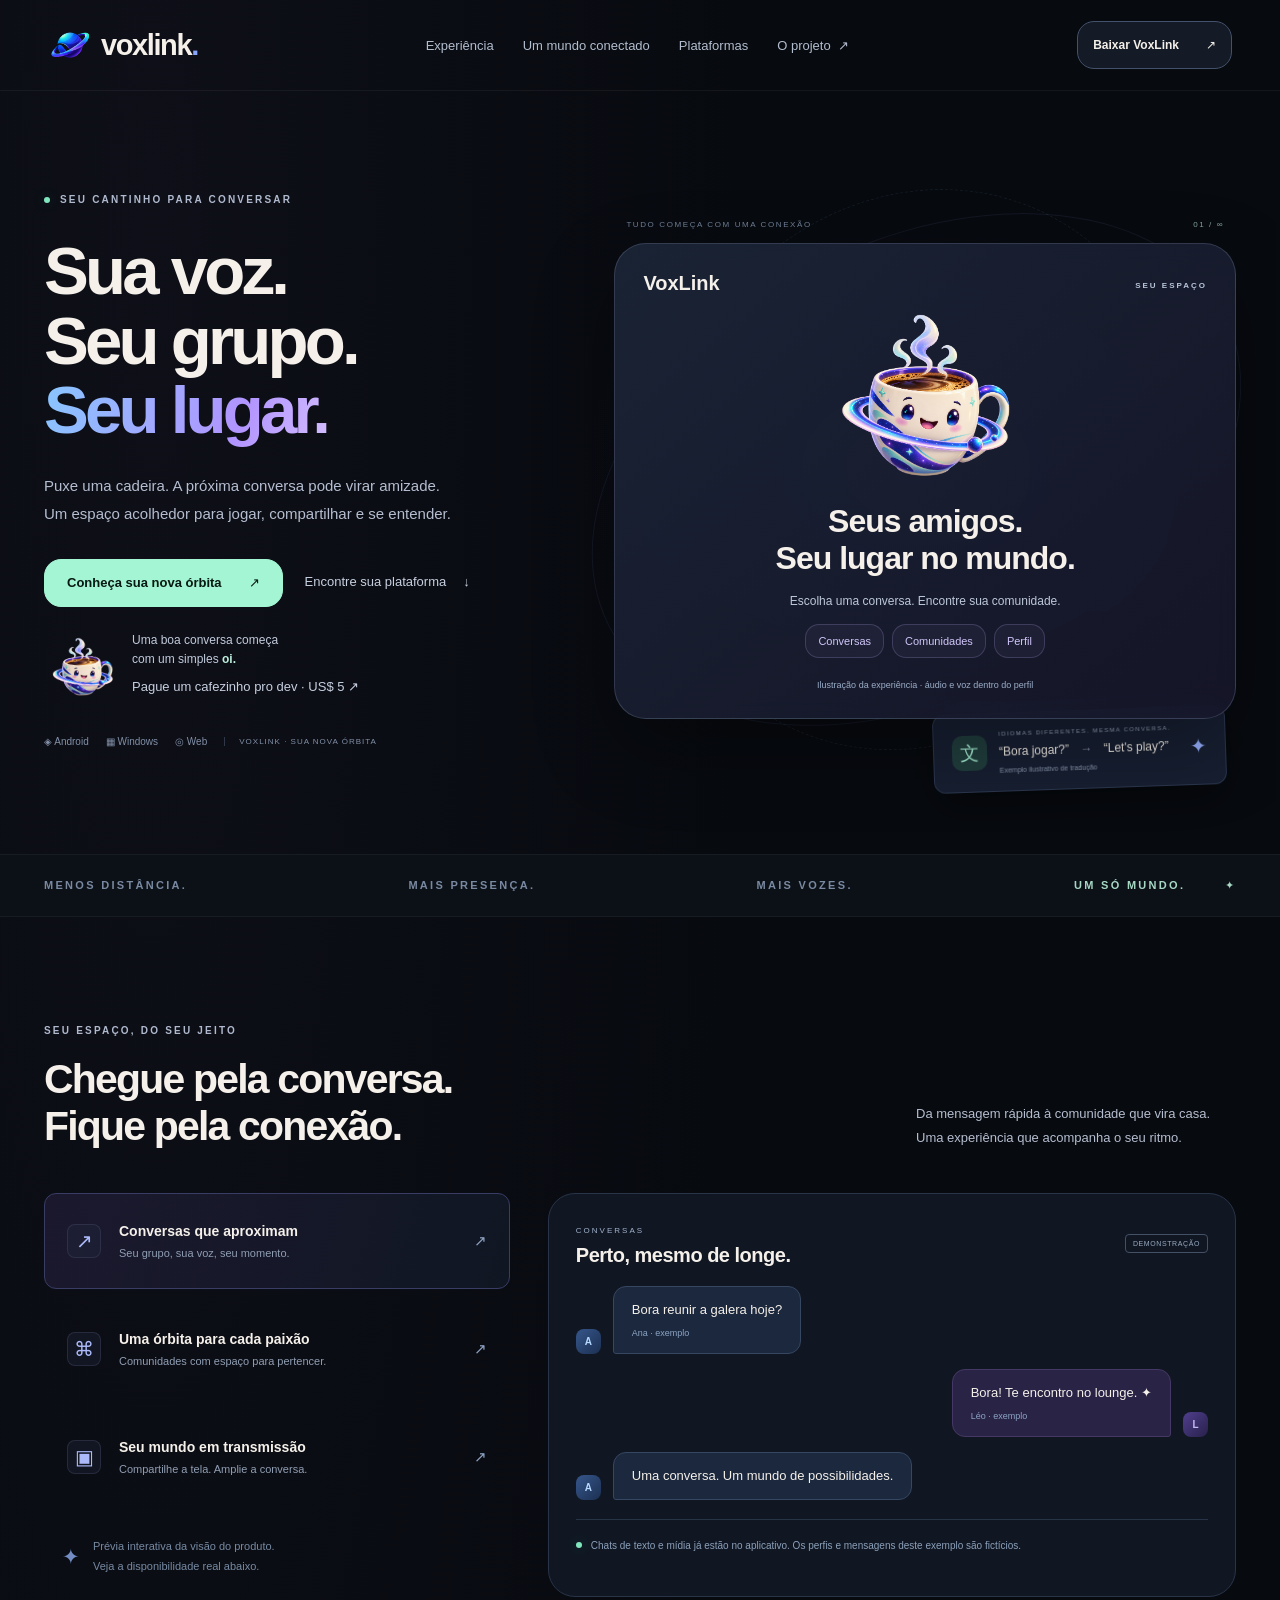
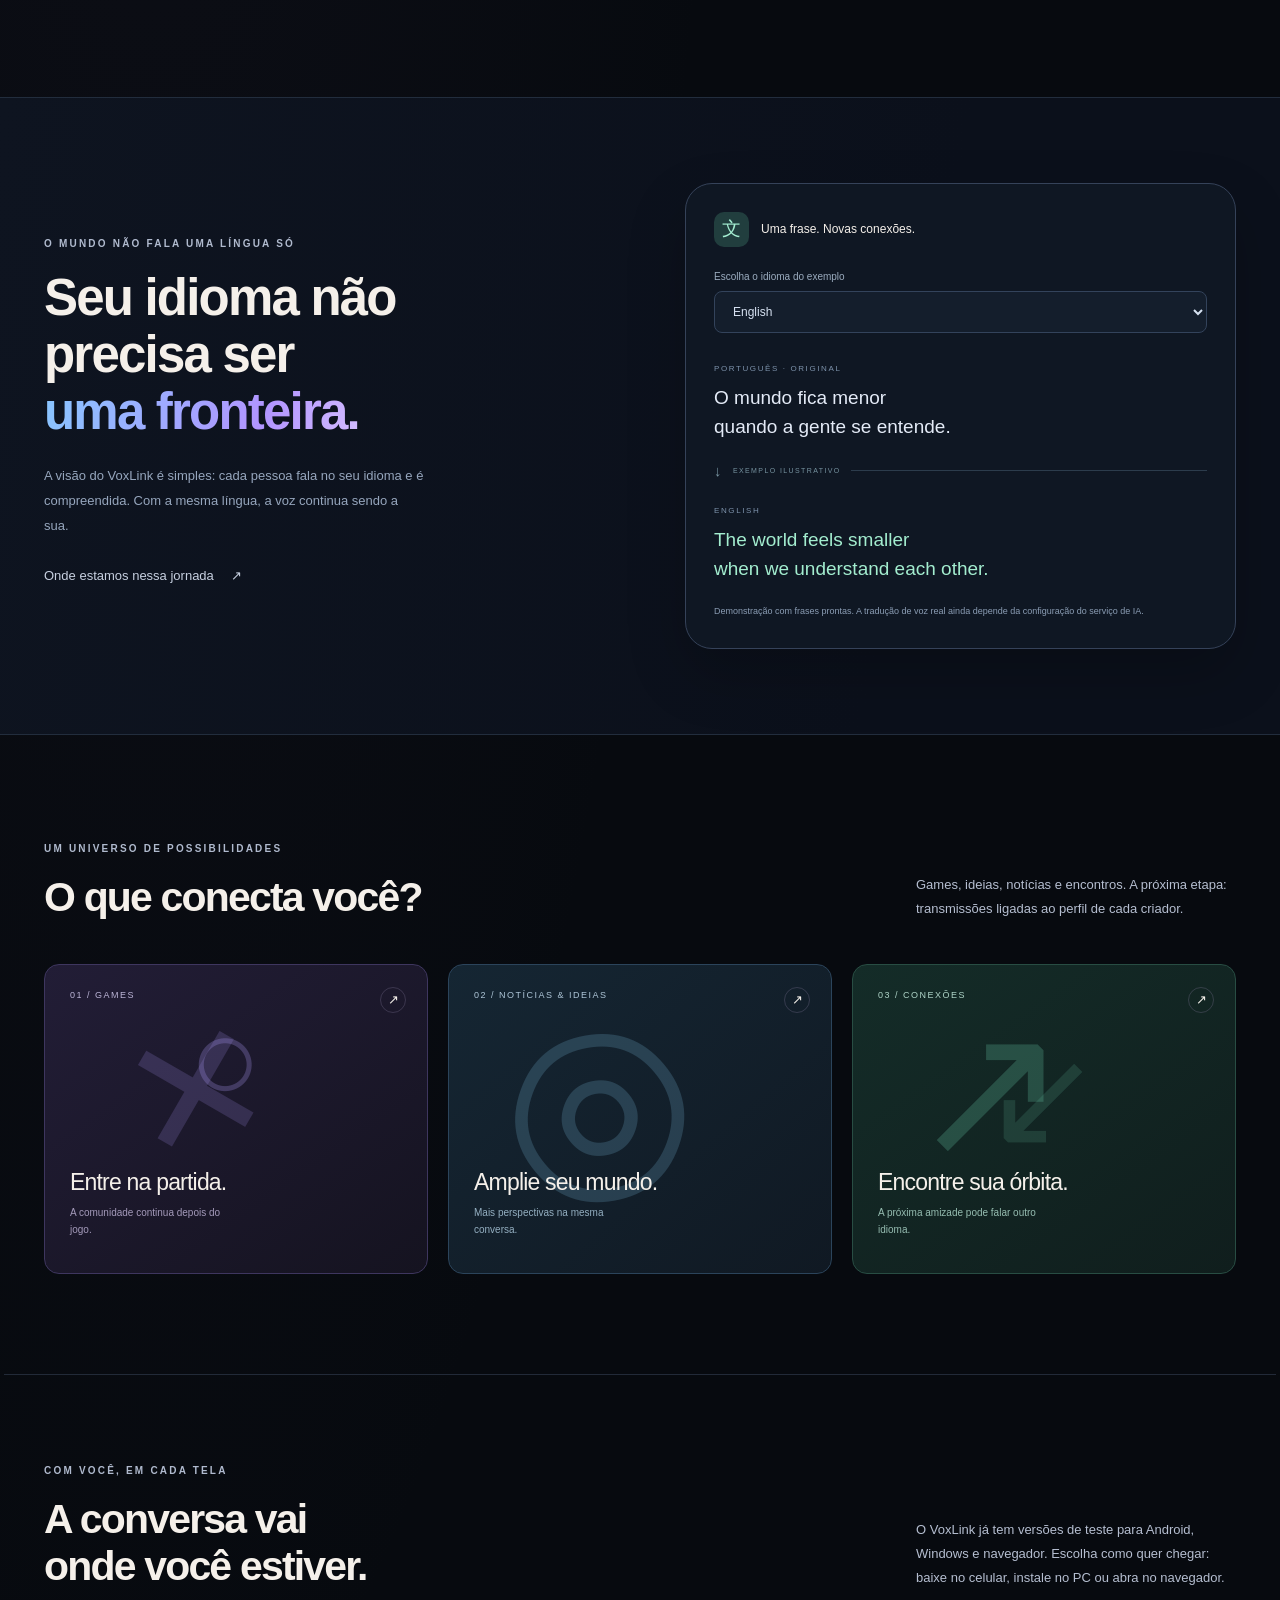
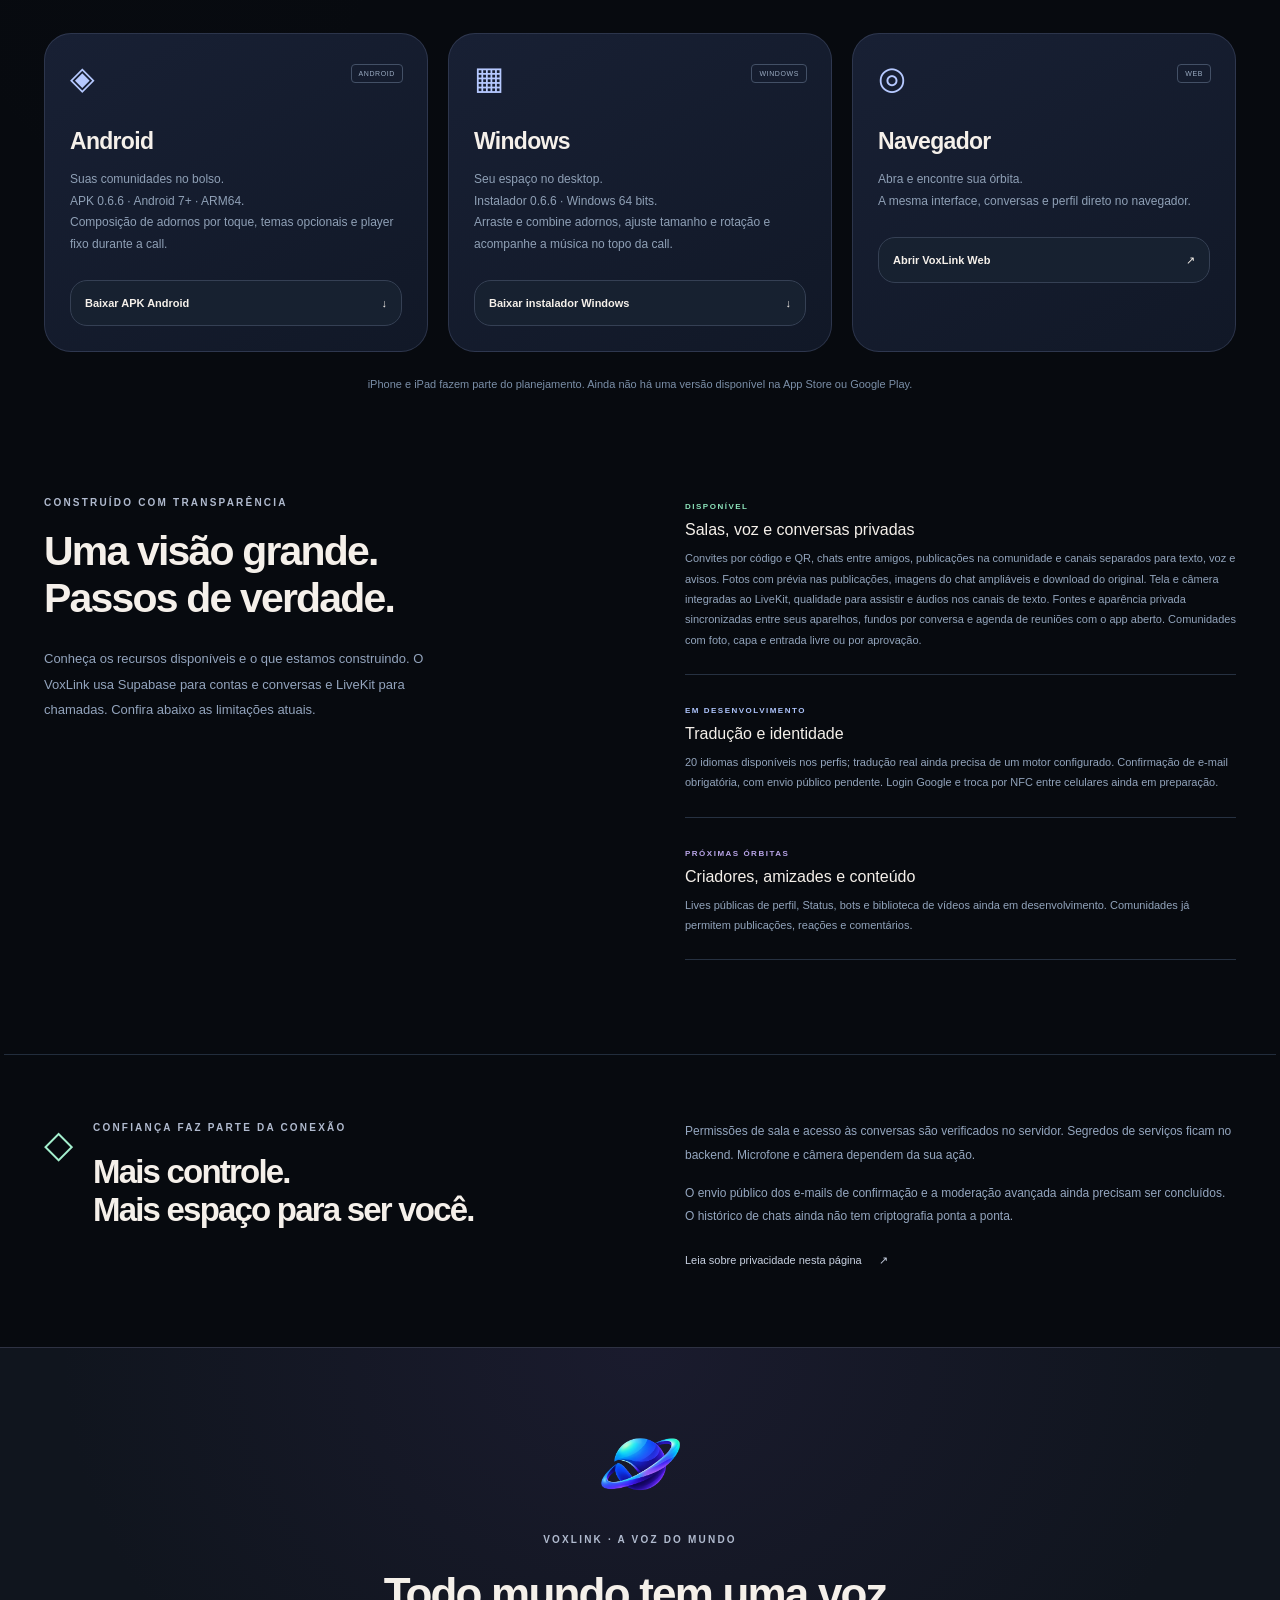
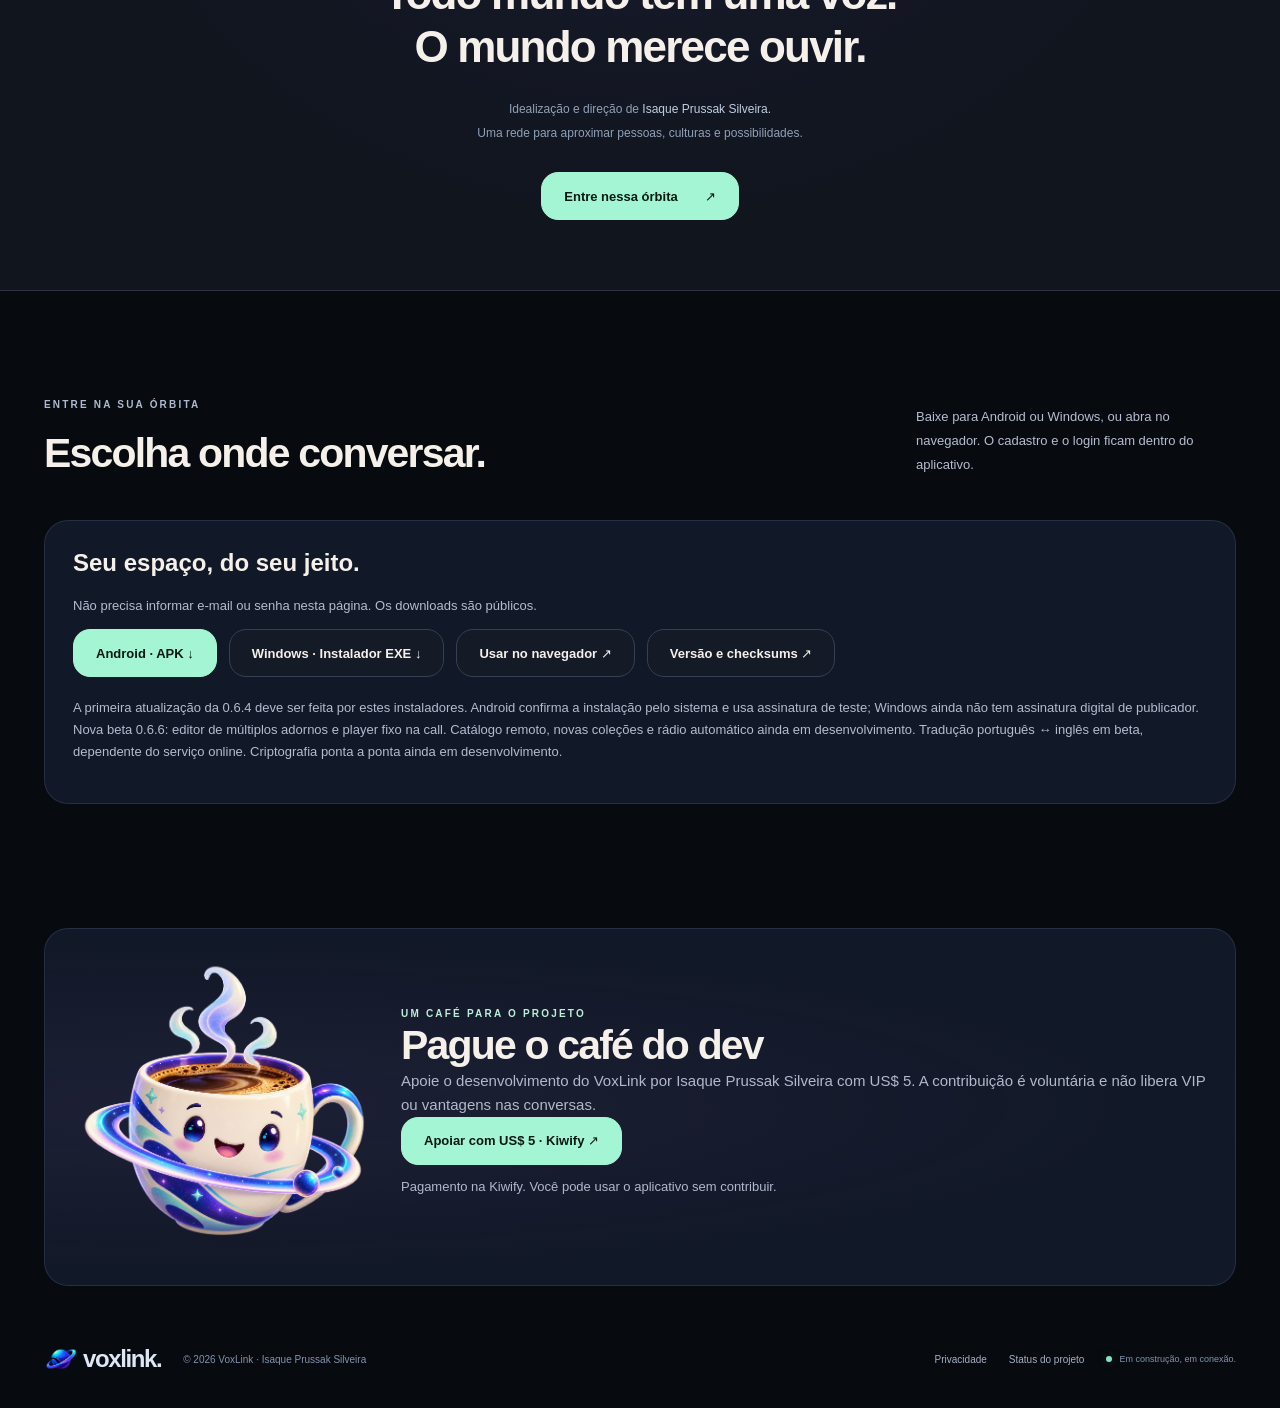
==== commit 8eef72bd: "Prepare VoxLink 0.6.6 composition and fixed music beta" ====
--- a/index.html
+++ b/index.html
@@ -1,118 +1,236 @@
 <!doctype html>
+
 <html lang="pt-BR">
+
 <head>
+
   <meta charset="utf-8"><meta name="viewport" content="width=device-width, initial-scale=1">
+
   <meta name="referrer" content="no-referrer">
+
   <meta http-equiv="Content-Security-Policy" content="default-src 'none'; script-src 'self'; style-src 'self'; img-src 'self'; connect-src 'none'; base-uri 'none'; form-action 'self'; object-src 'none'; upgrade-insecure-requests">
+
   <meta name="theme-color" content="#070A0F">
+
   <meta name="description" content="VoxLink: a voz do mundo. Conheça o projeto de comunicação, comunidades e transmissões entre idiomas, idealizado por Isaque Prussak Silveira.">
+
   <meta name="author" content="Isaque Prussak Silveira">
+
   <meta property="og:title" content="VoxLink — A voz do mundo">
+
   <meta property="og:description" content="Sua comunidade. Sua transmissão. Seu idioma. Conheça a próxima órbita do VoxLink.">
+
   <meta property="og:type" content="website">
-  <link rel="icon" href="voxlink-saturn.png"><link rel="stylesheet" href="styles.css?v=0.6.5">
+
+  <link rel="icon" href="voxlink-saturn.png"><link rel="stylesheet" href="styles.css?v=0.6.6">
+
   <title>VoxLink — A voz do mundo</title>
+
 </head>
+
 <body>
+
   <a class="skip" href="#principal">Pular para o conteúdo</a>
+
   <header class="site-header">
+
     <a class="brand" href="#" aria-label="VoxLink, início"><img src="voxlink-saturn.png" alt="" width="44" height="44"><span>voxlink<span class="brand-dot">.</span></span></a>
+
     <button class="menu-toggle icon-button" type="button" aria-label="Abrir menu" aria-expanded="false" aria-controls="nav">☰</button>
+
     <nav id="nav" aria-label="Navegação principal"><a href="#experiencia">Experiência</a><a href="#mundo">Um mundo conectado</a><a href="#plataformas">Plataformas</a><a href="#projeto">O projeto <span>↗</span></a></nav>
+
     <a class="button button-small header-cta" href="#plataformas">Baixar VoxLink <span>↗</span></a>
+
   </header>
+
   <main id="principal">
+
     <section class="hero wrap">
+
       <div class="hero-copy">
+
         <div class="eyebrow"><span class="status-dot"></span> SEU CANTINHO PARA CONVERSAR</div>
+
         <h1>Sua voz.<br>Seu grupo.<br><span class="gradient-text">Seu lugar.</span></h1>
+
         <p class="hero-description">Puxe uma cadeira. A próxima conversa pode virar amizade.<br>Um espaço acolhedor para jogar, compartilhar e se entender.</p>
+
         <div class="hero-actions"><a class="button primary" href="#experiencia">Conheça sua nova órbita <span>↗</span></a><a class="text-link" href="#plataformas">Encontre sua plataforma <span>↓</span></a></div>
+
         <div class="friendly-note"><img src="coffee.png" alt="Xícara sorridente do VoxLink" width="76" height="64"><span>Uma boa conversa começa<br>com um simples <strong>oi.</strong><br><a class="text-link" href="https://pay.kiwify.com.br/hBdNmmc" target="_blank" rel="noopener noreferrer">Pague um cafezinho pro dev · US$ 5 ↗</a></span></div><div class="platform-line"><span>◈ Android</span><span>▦ Windows</span><span>◎ Web</span><span class="beta-label">VOXLINK · SUA NOVA ÓRBITA</span></div>
-      </div>
+
+      </div>
+
       <div class="hero-visual" aria-label="Ilustração do conceito VoxLink, não é uma transmissão real">
+
         <div class="orbit-line orbit-one"></div><div class="orbit-line orbit-two"></div>
+
         <div class="visual-kicker">TUDO COMEÇA COM UMA CONEXÃO <span>01 / ∞</span></div>
+
         <div class="welcome-preview">
+
           <span class="preview-brand">VoxLink <small>SEU ESPAÇO</small></span>
+
           <img src="coffee.png" alt="Cafezinho, companheiro do VoxLink" width="200" height="200">
+
           <h2>Seus amigos.<br>Seu lugar no mundo.</h2>
+
           <p>Escolha uma conversa. Encontre sua comunidade.</p>
+
           <div class="preview-shortcuts"><span>Conversas</span><span>Comunidades</span><span>Perfil</span></div>
+
           <span class="preview-note">Ilustração da experiência · áudio e voz dentro do perfil</span>
+
         </div>
+
         <div class="floating-translation"><span class="translation-icon">文</span><div><span>IDIOMAS DIFERENTES. MESMA CONVERSA.</span><strong>“Bora jogar?” <b>→</b> “Let's play?”</strong><small>Exemplo ilustrativo de tradução</small></div><span class="translation-spark">✦</span></div>
-      </div>
-    </section>
+
+      </div>
+
+    </section>
+
     <div class="manifesto-strip"><div class="wrap"><span>MENOS DISTÂNCIA.</span><span>MAIS PRESENÇA.</span><span>MAIS VOZES.</span><span class="mint-text">UM SÓ MUNDO. <span>✦</span></span></div></div>
 
+
+
     <section id="experiencia" class="experience wrap section-space">
+
       <div class="section-heading"><div><span class="eyebrow">SEU ESPAÇO, DO SEU JEITO</span><h2>Chegue pela conversa.<br>Fique pela conexão.</h2></div><p>Da mensagem rápida à comunidade que vira casa. Uma experiência que acompanha o seu ritmo.</p></div>
+
       <div class="experience-layout">
+
         <div class="experience-tabs" role="tablist" aria-label="Experiências do VoxLink" aria-orientation="vertical">
+
           <button class="experience-tab active" role="tab" id="tab-chat" aria-selected="true" aria-controls="experience-panel" data-view="chat"><span class="tab-icon">↗</span><span><strong>Conversas que aproximam</strong><small>Seu grupo, sua voz, seu momento.</small></span><span class="tab-arrow">↗</span></button>
+
           <button class="experience-tab" role="tab" id="tab-community" aria-selected="false" aria-controls="experience-panel" data-view="community" tabindex="-1"><span class="tab-icon">⌘</span><span><strong>Uma órbita para cada paixão</strong><small>Comunidades com espaço para pertencer.</small></span><span class="tab-arrow">↗</span></button>
+
           <button class="experience-tab" role="tab" id="tab-live" aria-selected="false" aria-controls="experience-panel" data-view="live" tabindex="-1"><span class="tab-icon">▣</span><span><strong>Seu mundo em transmissão</strong><small>Compartilhe a tela. Amplie a conversa.</small></span><span class="tab-arrow">↗</span></button>
+
           <div class="experience-note"><span>✦</span><p>Prévia interativa da visão do produto.<br>Veja a disponibilidade real abaixo.</p></div>
+
         </div>
+
         <div class="experience-panel" id="experience-panel" role="tabpanel" aria-labelledby="tab-chat" tabindex="0">
+
           <div class="panel-top"><div><span class="tiny-label" id="panel-kicker">CONVERSAS</span><h3 id="panel-title">Perto, mesmo de longe.</h3></div><span class="tag">DEMONSTRAÇÃO</span></div>
+
           <div id="panel-visual" class="panel-visual"></div>
+
           <div class="panel-footer"><span class="status-dot"></span><p id="panel-status"></p></div>
+
         </div>
-      </div>
-    </section>
+
+      </div>
+
+    </section>
+
+
 
     <section id="mundo" class="world-section">
+
       <div class="wrap world-layout"><div><span class="eyebrow">O MUNDO NÃO FALA UMA LÍNGUA SÓ</span><h2>Seu idioma não<br>precisa ser<br><span class="gradient-text">uma fronteira.</span></h2><p>A visão do VoxLink é simples: cada pessoa fala no seu idioma e é compreendida. Com a mesma língua, a voz continua sendo a sua.</p><a class="text-link" href="#disponibilidade">Onde estamos nessa jornada <span>↗</span></a></div>
+
         <div class="language-card"><div class="language-top"><span class="translation-icon">文</span><span>Uma frase. Novas conexões.</span></div><label for="language">Escolha o idioma do exemplo</label><select id="language"><option value="en">English</option><option value="es">Español</option><option value="ja">日本語</option><option value="pt">Português</option></select><div class="source-phrase"><span>PORTUGUÊS · ORIGINAL</span><p>O mundo fica menor<br>quando a gente se entende.</p></div><div class="language-divider"><span>↓</span><span>EXEMPLO ILUSTRATIVO</span></div><div class="target-phrase" aria-live="polite"><span id="target-label">ENGLISH</span><p id="target-text">The world feels smaller<br>when we understand each other.</p></div><p class="language-note">Demonstração com frases prontas. A tradução de voz real ainda depende da configuração do serviço de IA.</p></div>
-      </div>
-    </section>
+
+      </div>
+
+    </section>
+
+
 
     <section class="wrap section-space channels-section"><div class="section-heading"><div><span class="eyebrow">UM UNIVERSO DE POSSIBILIDADES</span><h2>O que conecta você?</h2></div><p>Games, ideias, notícias e encontros. A próxima etapa: transmissões ligadas ao perfil de cada criador.</p></div><div class="channel-grid">
+
       <button class="channel-card gaming" data-detail="games"><span class="channel-number">01 / GAMES</span><span class="channel-art" aria-hidden="true">✕<i>○</i></span><div><h3>Entre na partida.</h3><p>A comunidade continua depois do jogo.</p></div><span class="round-arrow">↗</span></button>
+
       <button class="channel-card news" data-detail="news"><span class="channel-number">02 / NOTÍCIAS & IDEIAS</span><span class="channel-art" aria-hidden="true">◎</span><div><h3>Amplie seu mundo.</h3><p>Mais perspectivas na mesma conversa.</p></div><span class="round-arrow">↗</span></button>
+
       <button class="channel-card connection" data-detail="world"><span class="channel-number">03 / CONEXÕES</span><span class="channel-art" aria-hidden="true">↗<i>↙</i></span><div><h3>Encontre sua órbita.</h3><p>A próxima amizade pode falar outro idioma.</p></div><span class="round-arrow">↗</span></button>
+
     </div></section>
 
+
+
     <section id="plataformas" class="wrap platforms-section section-space"><div class="section-heading"><div><span class="eyebrow">COM VOCÊ, EM CADA TELA</span><h2>A conversa vai<br>onde você estiver.</h2></div><p>O VoxLink já tem versões de teste para Android, Windows e navegador. Escolha como quer chegar: baixe no celular, instale no PC ou abra no navegador.</p></div><div class="platform-grid">
-      <article class="platform-card"><span class="platform-icon">◈</span><span class="tag">ANDROID</span><h3>Android</h3><p>Suas comunidades no bolso.<br>APK 0.6.5 · Android 7+ · ARM64.<br>Temas opcionais de banner, novas molduras e fontes, figurinhas menores e atualizações pelo aplicativo.</p><a class="button secondary" href="https://github.com/Blackfoxy0/voxlink-site/releases/download/v0.6.5/voxlink-android-arm64.apk" rel="noopener">Baixar APK Android <span>↓</span></a></article>
-      <article class="platform-card"><span class="platform-icon">▦</span><span class="tag" id="windows-badge">WINDOWS</span><h3>Windows</h3><p>Seu espaço no desktop.<br>Instalador 0.6.5 · Windows 64 bits.<br>Personalização ampliada, efeitos por banner e download de atualizações dentro do VoxLink.</p><a class="button secondary" href="https://github.com/Blackfoxy0/voxlink-site/releases/download/v0.6.5/voxlink-windows-setup.exe" rel="noopener">Baixar instalador Windows <span>↓</span></a></article>
+
+      <article class="platform-card"><span class="platform-icon">◈</span><span class="tag">ANDROID</span><h3>Android</h3><p>Suas comunidades no bolso.<br>APK 0.6.6 · Android 7+ · ARM64.<br>Composição de adornos por toque, temas opcionais e player fixo durante a call.</p><a class="button secondary" href="https://github.com/Blackfoxy0/voxlink-site/releases/download/v0.6.6/voxlink-android-arm64.apk" rel="noopener">Baixar APK Android <span>↓</span></a></article>
+
+      <article class="platform-card"><span class="platform-icon">▦</span><span class="tag" id="windows-badge">WINDOWS</span><h3>Windows</h3><p>Seu espaço no desktop.<br>Instalador 0.6.6 · Windows 64 bits.<br>Arraste e combine adornos, ajuste tamanho e rotação e acompanhe a música no topo da call.</p><a class="button secondary" href="https://github.com/Blackfoxy0/voxlink-site/releases/download/v0.6.6/voxlink-windows-setup.exe" rel="noopener">Baixar instalador Windows <span>↓</span></a></article>
+
       <article class="platform-card"><span class="platform-icon">◎</span><span class="tag">WEB</span><h3>Navegador</h3><p>Abra e encontre sua órbita.<br>A mesma interface, conversas e perfil direto no navegador.</p><a class="button secondary" href="app/">Abrir VoxLink Web <span>↗</span></a></article>
+
     </div><p class="platform-footnote">iPhone e iPad fazem parte do planejamento. Ainda não há uma versão disponível na App Store ou Google Play.</p></section>
 
+
+
     <section id="disponibilidade" class="wrap progress-section"><div class="progress-intro"><span class="eyebrow">CONSTRUÍDO COM TRANSPARÊNCIA</span><h2>Uma visão grande.<br>Passos de verdade.</h2><p>Conheça os recursos disponíveis e o que estamos construindo. O VoxLink usa Supabase para contas e conversas e LiveKit para chamadas. Confira abaixo as limitações atuais.</p></div><div class="progress-list"><article><span class="progress-state available">DISPONÍVEL</span><h3>Salas, voz e conversas privadas</h3><p>Convites por código e QR, chats entre amigos, publicações na comunidade e canais separados para texto, voz e avisos. Fotos com prévia nas publicações, imagens do chat ampliáveis e download do original. Tela e câmera integradas ao LiveKit, qualidade para assistir e áudios nos canais de texto. Fontes e aparência privada sincronizadas entre seus aparelhos, fundos por conversa e agenda de reuniões com o app aberto. Comunidades com foto, capa e entrada livre ou por aprovação.</p></article><article><span class="progress-state preparing">EM DESENVOLVIMENTO</span><h3>Tradução e identidade</h3><p>20 idiomas disponíveis nos perfis; tradução real ainda precisa de um motor configurado. Confirmação de e-mail obrigatória, com envio público pendente. Login Google e troca por NFC entre celulares ainda em preparação.</p></article><article><span class="progress-state planned">PRÓXIMAS ÓRBITAS</span><h3>Criadores, amizades e conteúdo</h3><p>Lives públicas de perfil, Status, bots e biblioteca de vídeos ainda em desenvolvimento. Comunidades já permitem publicações, reações e comentários.</p></article></div></section>
 
+
+
     <section class="wrap trust-section section-space"><div class="trust-heading"><span class="shield" aria-hidden="true">◇</span><div><span class="eyebrow">CONFIANÇA FAZ PARTE DA CONEXÃO</span><h2>Mais controle.<br>Mais espaço para ser você.</h2></div></div><div class="trust-copy"><p>Permissões de sala e acesso às conversas são verificados no servidor. Segredos de serviços ficam no backend. Microfone e câmera dependem da sua ação.</p><p>O envio público dos e-mails de confirmação e a moderação avançada ainda precisam ser concluídos. O histórico de chats ainda não tem criptografia ponta a ponta.</p><button class="text-link" data-detail="privacy">Leia sobre privacidade nesta página <span>↗</span></button></div></section>
 
+
+
     <section id="projeto" class="project-section"><div class="wrap"><img src="voxlink-saturn.png" alt="" width="92" height="92"><span class="eyebrow">VOXLINK · A VOZ DO MUNDO</span><h2>Todo mundo tem uma voz.<br>O mundo merece ouvir.</h2><p>Idealização e direção de <strong>Isaque Prussak Silveira.</strong><br>Uma rede para aproximar pessoas, culturas e possibilidades.</p><a class="button primary" href="#experiencia">Entre nessa órbita <span>↗</span></a></div></section>
+
 <section id="downloads" class="wrap section-space">
+
   <div class="section-heading"><div><span class="eyebrow">ENTRE NA SUA ÓRBITA</span>
+
     <h2>Escolha onde conversar.</h2></div><p>Baixe para Android ou Windows, ou abra no navegador. O cadastro e o login ficam dentro do aplicativo.</p></div>
+
   <div class="account-card download-card"><h3>Seu espaço, do seu jeito.</h3>
+
     <p class="account-note">Não precisa informar e-mail ou senha nesta página. Os downloads são públicos.</p>
+
     <div class="account-modes">
-      <a class="button primary" href="https://github.com/Blackfoxy0/voxlink-site/releases/download/v0.6.5/voxlink-android-arm64.apk" rel="noopener">Android · APK ↓</a>
-      <a class="button secondary" href="https://github.com/Blackfoxy0/voxlink-site/releases/download/v0.6.5/voxlink-windows-setup.exe" rel="noopener">Windows · Instalador EXE ↓</a>
+
+      <a class="button primary" href="https://github.com/Blackfoxy0/voxlink-site/releases/download/v0.6.6/voxlink-android-arm64.apk" rel="noopener">Android · APK ↓</a>
+
+      <a class="button secondary" href="https://github.com/Blackfoxy0/voxlink-site/releases/download/v0.6.6/voxlink-windows-setup.exe" rel="noopener">Windows · Instalador EXE ↓</a>
+
       <a class="button secondary" href="app/">Usar no navegador ↗</a>
-      <a class="button secondary" href="https://github.com/Blackfoxy0/voxlink-site/releases/tag/v0.6.5" rel="noopener">Versão e checksums ↗</a>
+
+      <a class="button secondary" href="https://github.com/Blackfoxy0/voxlink-site/releases/tag/v0.6.6" rel="noopener">Versão e checksums ↗</a>
+
     </div>
-    <p class="account-note">A primeira atualização da 0.6.4 deve ser feita por estes instaladores. Android confirma a instalação pelo sistema e usa assinatura de teste; Windows ainda não tem assinatura digital de publicador. Nova beta 0.6.5: temas de banner opcionais e personalização ampliada. Editor de múltiplos adornos, catálogo remoto e rádio automático ainda em desenvolvimento. Tradução português ↔ inglês em beta, dependente do serviço online. Criptografia ponta a ponta ainda em desenvolvimento.</p>
+
+    <p class="account-note">A primeira atualização da 0.6.4 deve ser feita por estes instaladores. Android confirma a instalação pelo sistema e usa assinatura de teste; Windows ainda não tem assinatura digital de publicador. Nova beta 0.6.6: editor de múltiplos adornos e player fixo na call. Catálogo remoto, novas coleções e rádio automático ainda em desenvolvimento. Tradução português ↔ inglês em beta, dependente do serviço online. Criptografia ponta a ponta ainda em desenvolvimento.</p>
+
   </div>
+
 </section>
+
     <section class="wrap section" id="apoio" aria-labelledby="coffee-title">
+
       <div class="account-card coffee-support">
+
         <img src="coffee.png" alt="Xícara sorridente com anel de Saturno, Pague o café do dev, VoxLink" width="300" height="250" loading="lazy">
+
         <div><span class="eyebrow">UM CAFÉ PARA O PROJETO</span><h2 id="coffee-title">Pague o café do dev</h2>
+
         <p>Apoie o desenvolvimento do VoxLink por Isaque Prussak Silveira com US$ 5. A contribuição é voluntária e não libera VIP ou vantagens nas conversas.</p>
+
         <a class="button primary" href="https://pay.kiwify.com.br/hBdNmmc" target="_blank" rel="noopener noreferrer">Apoiar com US$ 5 · Kiwify ↗</a>
+
         <p class="account-note">Pagamento na Kiwify. Você pode usar o aplicativo sem contribuir.</p></div>
-      </div>
-    </section>
+
+      </div>
+
+    </section>
+
   </main>
+
   <footer class="wrap"><a class="brand" href="#"><img src="voxlink-saturn.png" alt="" width="34" height="34"><span>voxlink.</span></a><p>© 2026 VoxLink · Isaque Prussak Silveira</p><button class="footer-link" data-detail="privacy">Privacidade</button><a class="footer-link" href="#disponibilidade">Status do projeto</a><span class="footer-status"><i class="status-dot"></i> Em construção, em conexão.</span></footer>
+
   <dialog id="detail-dialog" aria-labelledby="dialog-title"><button class="dialog-close icon-button" aria-label="Fechar janela">×</button><span class="eyebrow" id="dialog-kicker">VOXLINK</span><h2 id="dialog-title"></h2><div id="dialog-body"></div><button class="button primary dialog-done">Entendi</button></dialog>
-  <script src="script.js?v=0.6.5" defer></script>
+
+  <script src="script.js?v=0.6.6" defer></script>
+
 </body>
+
 </html>
 
+
+
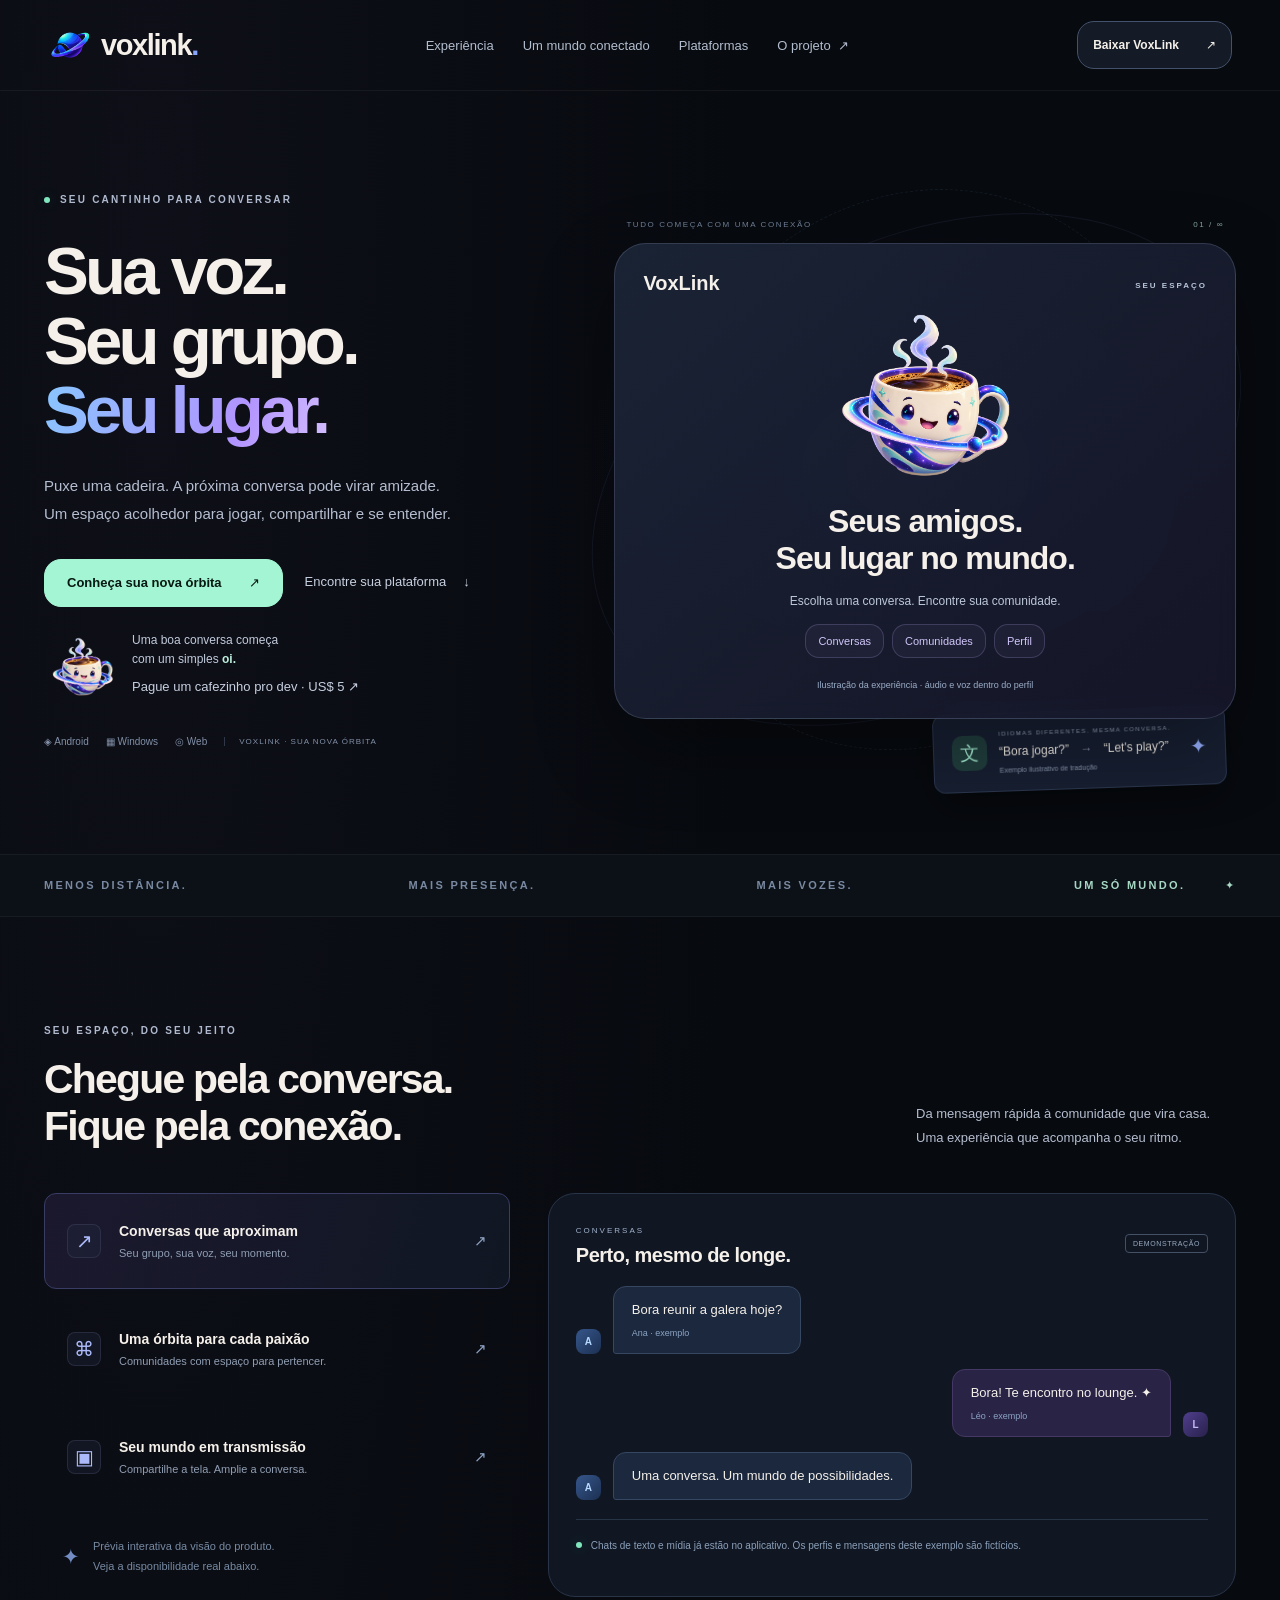
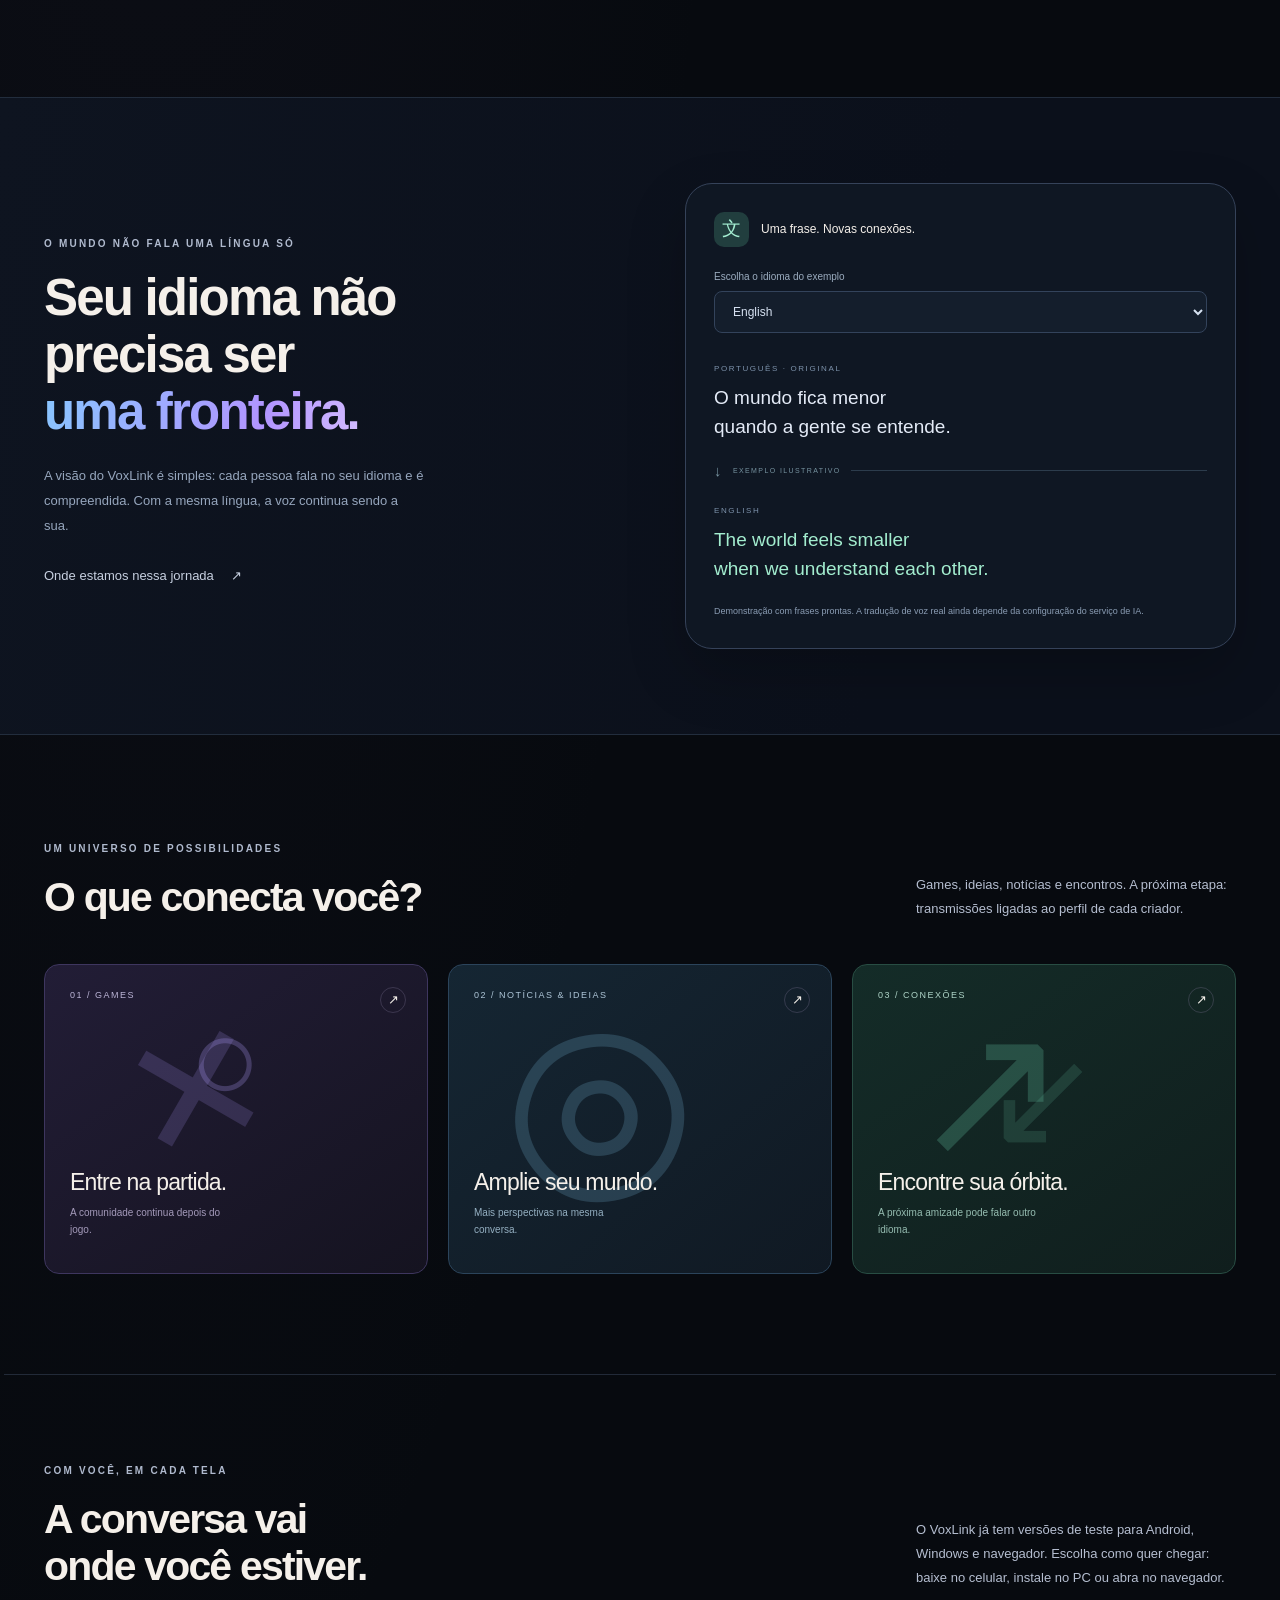
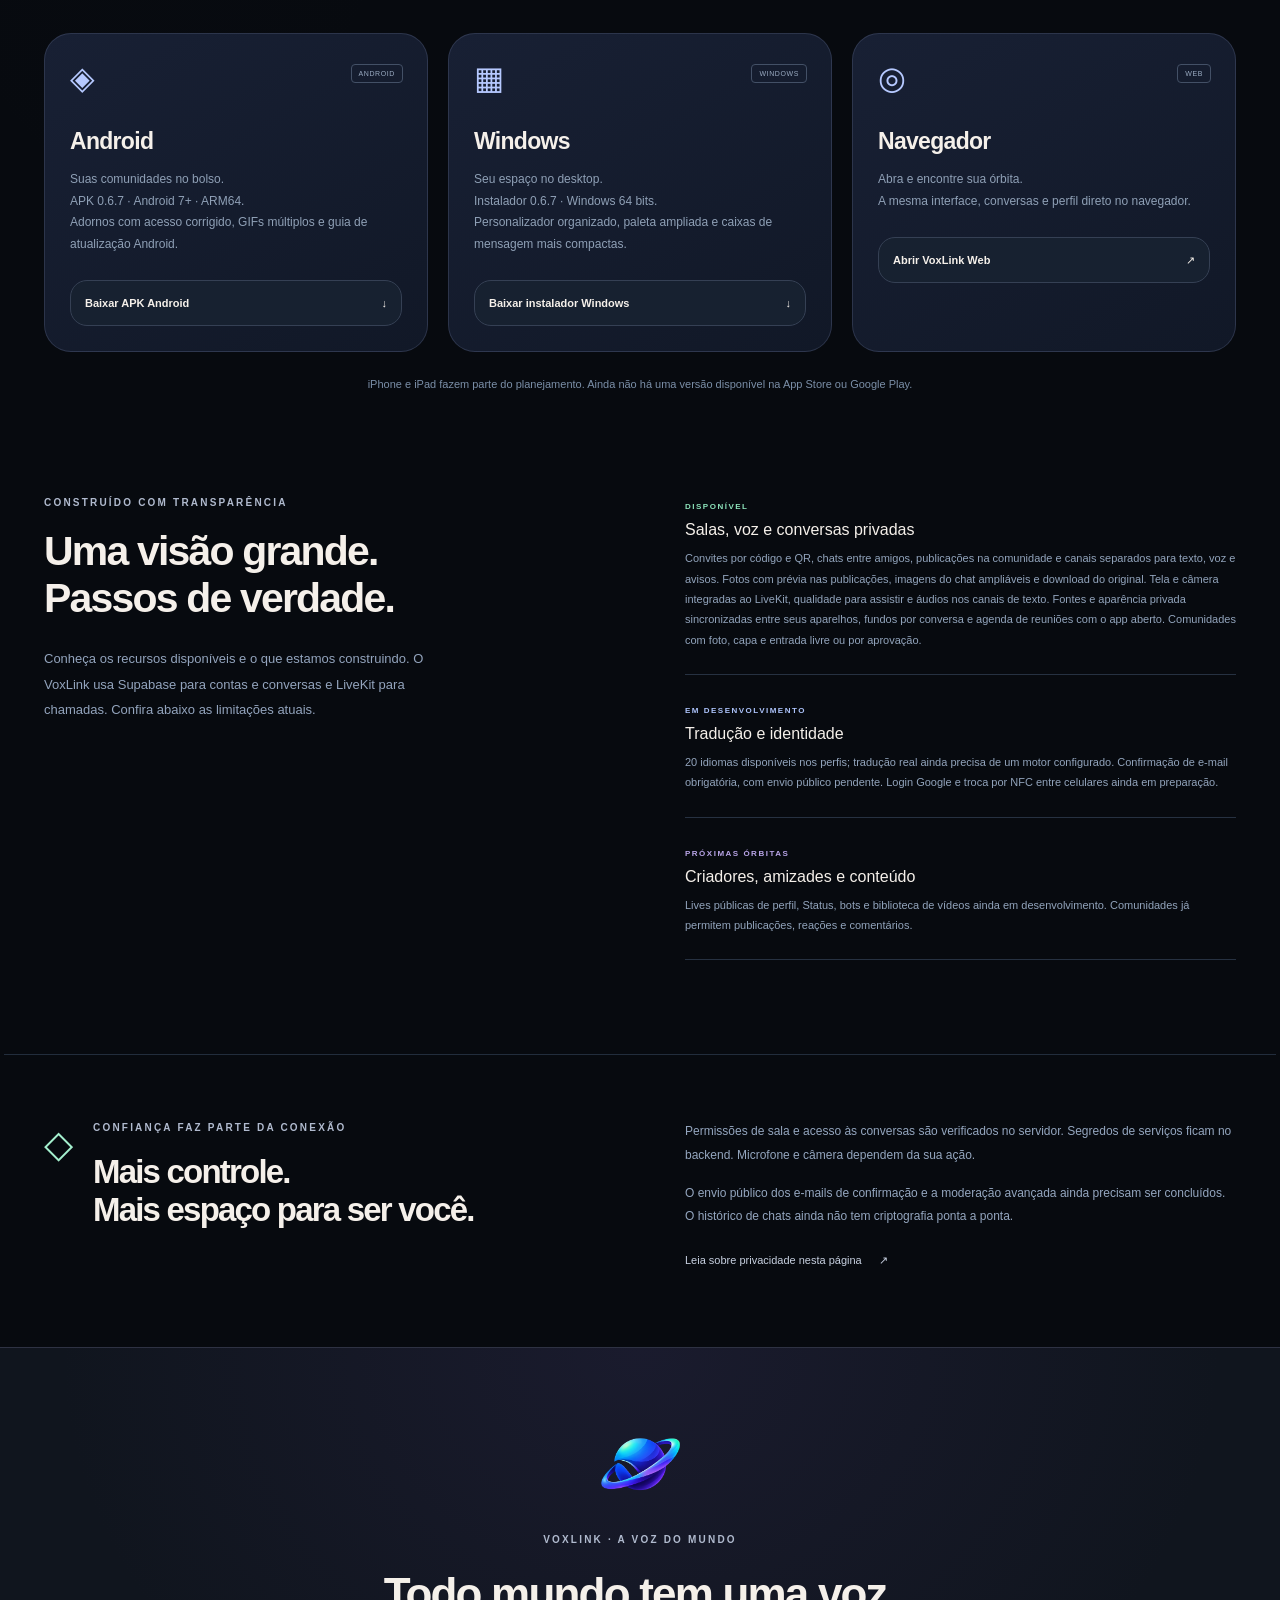
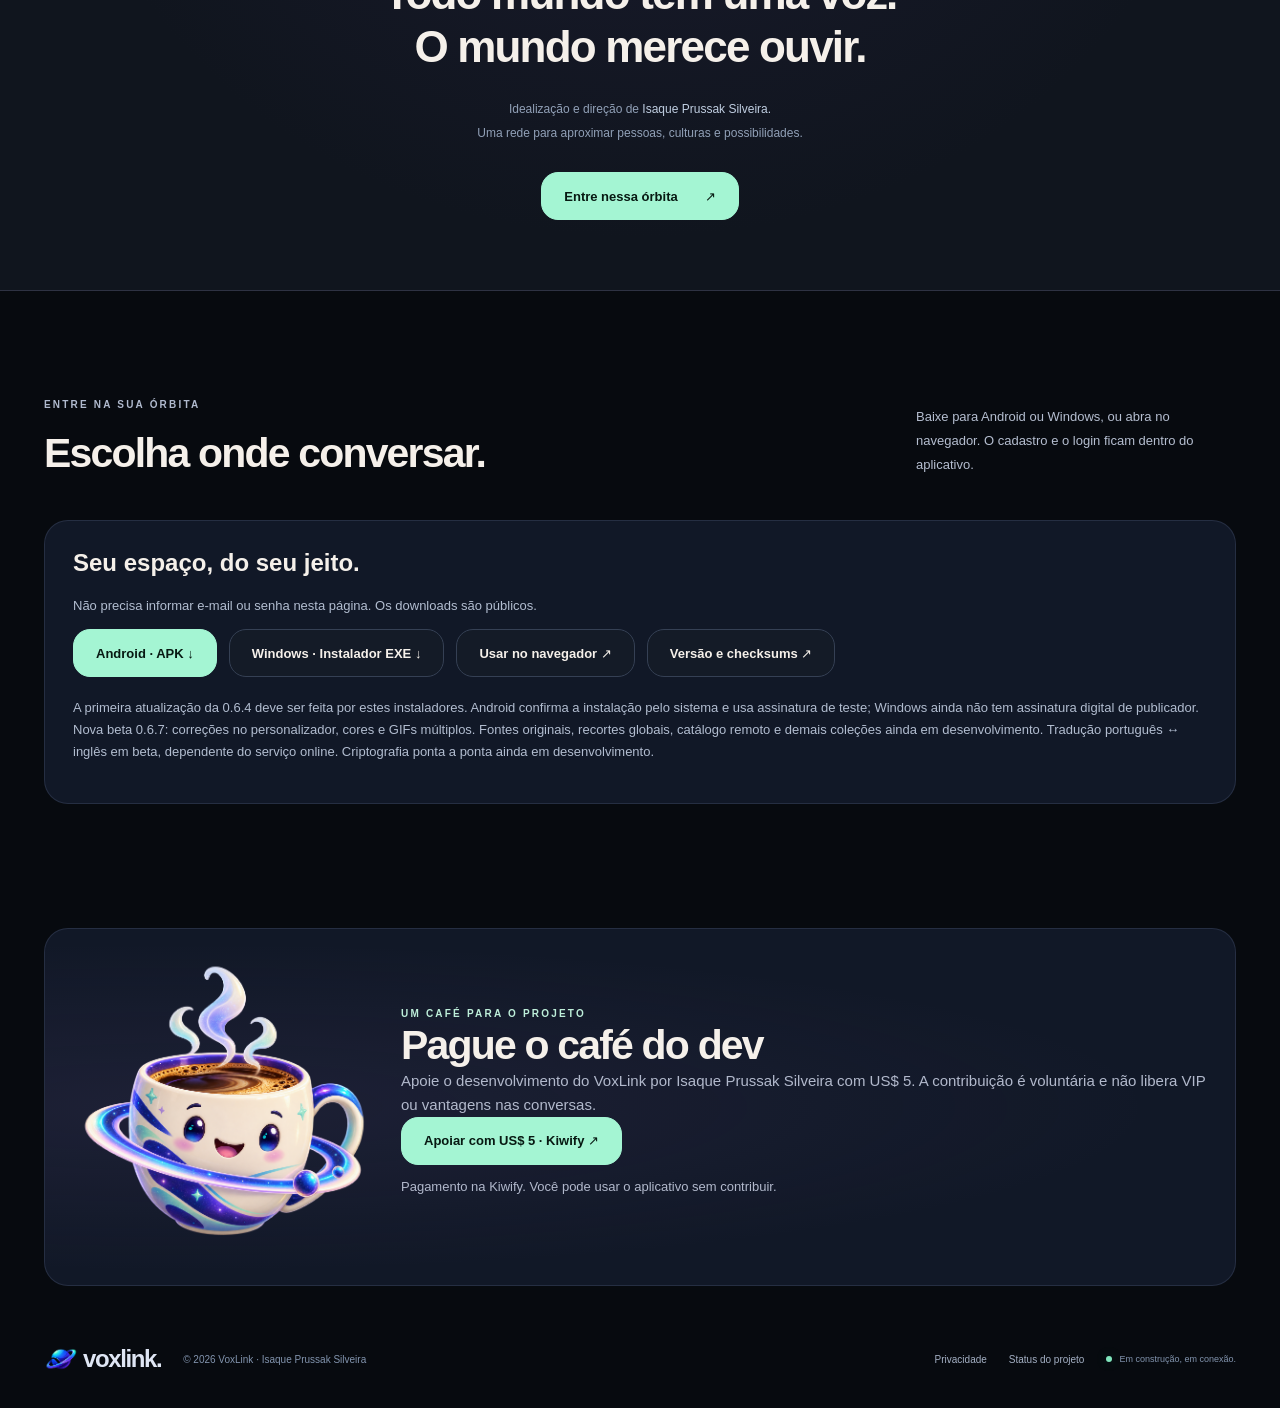
==== commit 05e91082: "Publish VoxLink 0.6.7 partial beta with validated personalization fixes" ====
--- a/index.html
+++ b/index.html
@@ -22,7 +22,7 @@
 
   <meta property="og:type" content="website">
 
-  <link rel="icon" href="voxlink-saturn.png"><link rel="stylesheet" href="styles.css?v=0.6.6">
+  <link rel="icon" href="voxlink-saturn.png"><link rel="stylesheet" href="styles.css?v=0.6.7">
 
   <title>VoxLink — A voz do mundo</title>
 
@@ -154,9 +154,9 @@
 
     <section id="plataformas" class="wrap platforms-section section-space"><div class="section-heading"><div><span class="eyebrow">COM VOCÊ, EM CADA TELA</span><h2>A conversa vai<br>onde você estiver.</h2></div><p>O VoxLink já tem versões de teste para Android, Windows e navegador. Escolha como quer chegar: baixe no celular, instale no PC ou abra no navegador.</p></div><div class="platform-grid">
 
-      <article class="platform-card"><span class="platform-icon">◈</span><span class="tag">ANDROID</span><h3>Android</h3><p>Suas comunidades no bolso.<br>APK 0.6.6 · Android 7+ · ARM64.<br>Composição de adornos por toque, temas opcionais e player fixo durante a call.</p><a class="button secondary" href="https://github.com/Blackfoxy0/voxlink-site/releases/download/v0.6.6/voxlink-android-arm64.apk" rel="noopener">Baixar APK Android <span>↓</span></a></article>
-
-      <article class="platform-card"><span class="platform-icon">▦</span><span class="tag" id="windows-badge">WINDOWS</span><h3>Windows</h3><p>Seu espaço no desktop.<br>Instalador 0.6.6 · Windows 64 bits.<br>Arraste e combine adornos, ajuste tamanho e rotação e acompanhe a música no topo da call.</p><a class="button secondary" href="https://github.com/Blackfoxy0/voxlink-site/releases/download/v0.6.6/voxlink-windows-setup.exe" rel="noopener">Baixar instalador Windows <span>↓</span></a></article>
+      <article class="platform-card"><span class="platform-icon">◈</span><span class="tag">ANDROID</span><h3>Android</h3><p>Suas comunidades no bolso.<br>APK 0.6.7 · Android 7+ · ARM64.<br>Adornos com acesso corrigido, GIFs múltiplos e guia de atualização Android.</p><a class="button secondary" href="https://github.com/Blackfoxy0/voxlink-site/releases/download/v0.6.7/voxlink-android-arm64.apk" rel="noopener">Baixar APK Android <span>↓</span></a></article>
+
+      <article class="platform-card"><span class="platform-icon">▦</span><span class="tag" id="windows-badge">WINDOWS</span><h3>Windows</h3><p>Seu espaço no desktop.<br>Instalador 0.6.7 · Windows 64 bits.<br>Personalizador organizado, paleta ampliada e caixas de mensagem mais compactas.</p><a class="button secondary" href="https://github.com/Blackfoxy0/voxlink-site/releases/download/v0.6.7/voxlink-windows-setup.exe" rel="noopener">Baixar instalador Windows <span>↓</span></a></article>
 
       <article class="platform-card"><span class="platform-icon">◎</span><span class="tag">WEB</span><h3>Navegador</h3><p>Abra e encontre sua órbita.<br>A mesma interface, conversas e perfil direto no navegador.</p><a class="button secondary" href="app/">Abrir VoxLink Web <span>↗</span></a></article>
 
@@ -186,17 +186,17 @@
 
     <div class="account-modes">
 
-      <a class="button primary" href="https://github.com/Blackfoxy0/voxlink-site/releases/download/v0.6.6/voxlink-android-arm64.apk" rel="noopener">Android · APK ↓</a>
-
-      <a class="button secondary" href="https://github.com/Blackfoxy0/voxlink-site/releases/download/v0.6.6/voxlink-windows-setup.exe" rel="noopener">Windows · Instalador EXE ↓</a>
+      <a class="button primary" href="https://github.com/Blackfoxy0/voxlink-site/releases/download/v0.6.7/voxlink-android-arm64.apk" rel="noopener">Android · APK ↓</a>
+
+      <a class="button secondary" href="https://github.com/Blackfoxy0/voxlink-site/releases/download/v0.6.7/voxlink-windows-setup.exe" rel="noopener">Windows · Instalador EXE ↓</a>
 
       <a class="button secondary" href="app/">Usar no navegador ↗</a>
 
-      <a class="button secondary" href="https://github.com/Blackfoxy0/voxlink-site/releases/tag/v0.6.6" rel="noopener">Versão e checksums ↗</a>
+      <a class="button secondary" href="https://github.com/Blackfoxy0/voxlink-site/releases/tag/v0.6.7" rel="noopener">Versão e checksums ↗</a>
 
     </div>
 
-    <p class="account-note">A primeira atualização da 0.6.4 deve ser feita por estes instaladores. Android confirma a instalação pelo sistema e usa assinatura de teste; Windows ainda não tem assinatura digital de publicador. Nova beta 0.6.6: editor de múltiplos adornos e player fixo na call. Catálogo remoto, novas coleções e rádio automático ainda em desenvolvimento. Tradução português ↔ inglês em beta, dependente do serviço online. Criptografia ponta a ponta ainda em desenvolvimento.</p>
+    <p class="account-note">A primeira atualização da 0.6.4 deve ser feita por estes instaladores. Android confirma a instalação pelo sistema e usa assinatura de teste; Windows ainda não tem assinatura digital de publicador. Nova beta 0.6.7: correções no personalizador, cores e GIFs múltiplos. Fontes originais, recortes globais, catálogo remoto e demais coleções ainda em desenvolvimento. Tradução português ↔ inglês em beta, dependente do serviço online. Criptografia ponta a ponta ainda em desenvolvimento.</p>
 
   </div>
 
@@ -226,7 +226,7 @@
 
   <dialog id="detail-dialog" aria-labelledby="dialog-title"><button class="dialog-close icon-button" aria-label="Fechar janela">×</button><span class="eyebrow" id="dialog-kicker">VOXLINK</span><h2 id="dialog-title"></h2><div id="dialog-body"></div><button class="button primary dialog-done">Entendi</button></dialog>
 
-  <script src="script.js?v=0.6.6" defer></script>
+  <script src="script.js?v=0.6.7" defer></script>
 
 </body>
 
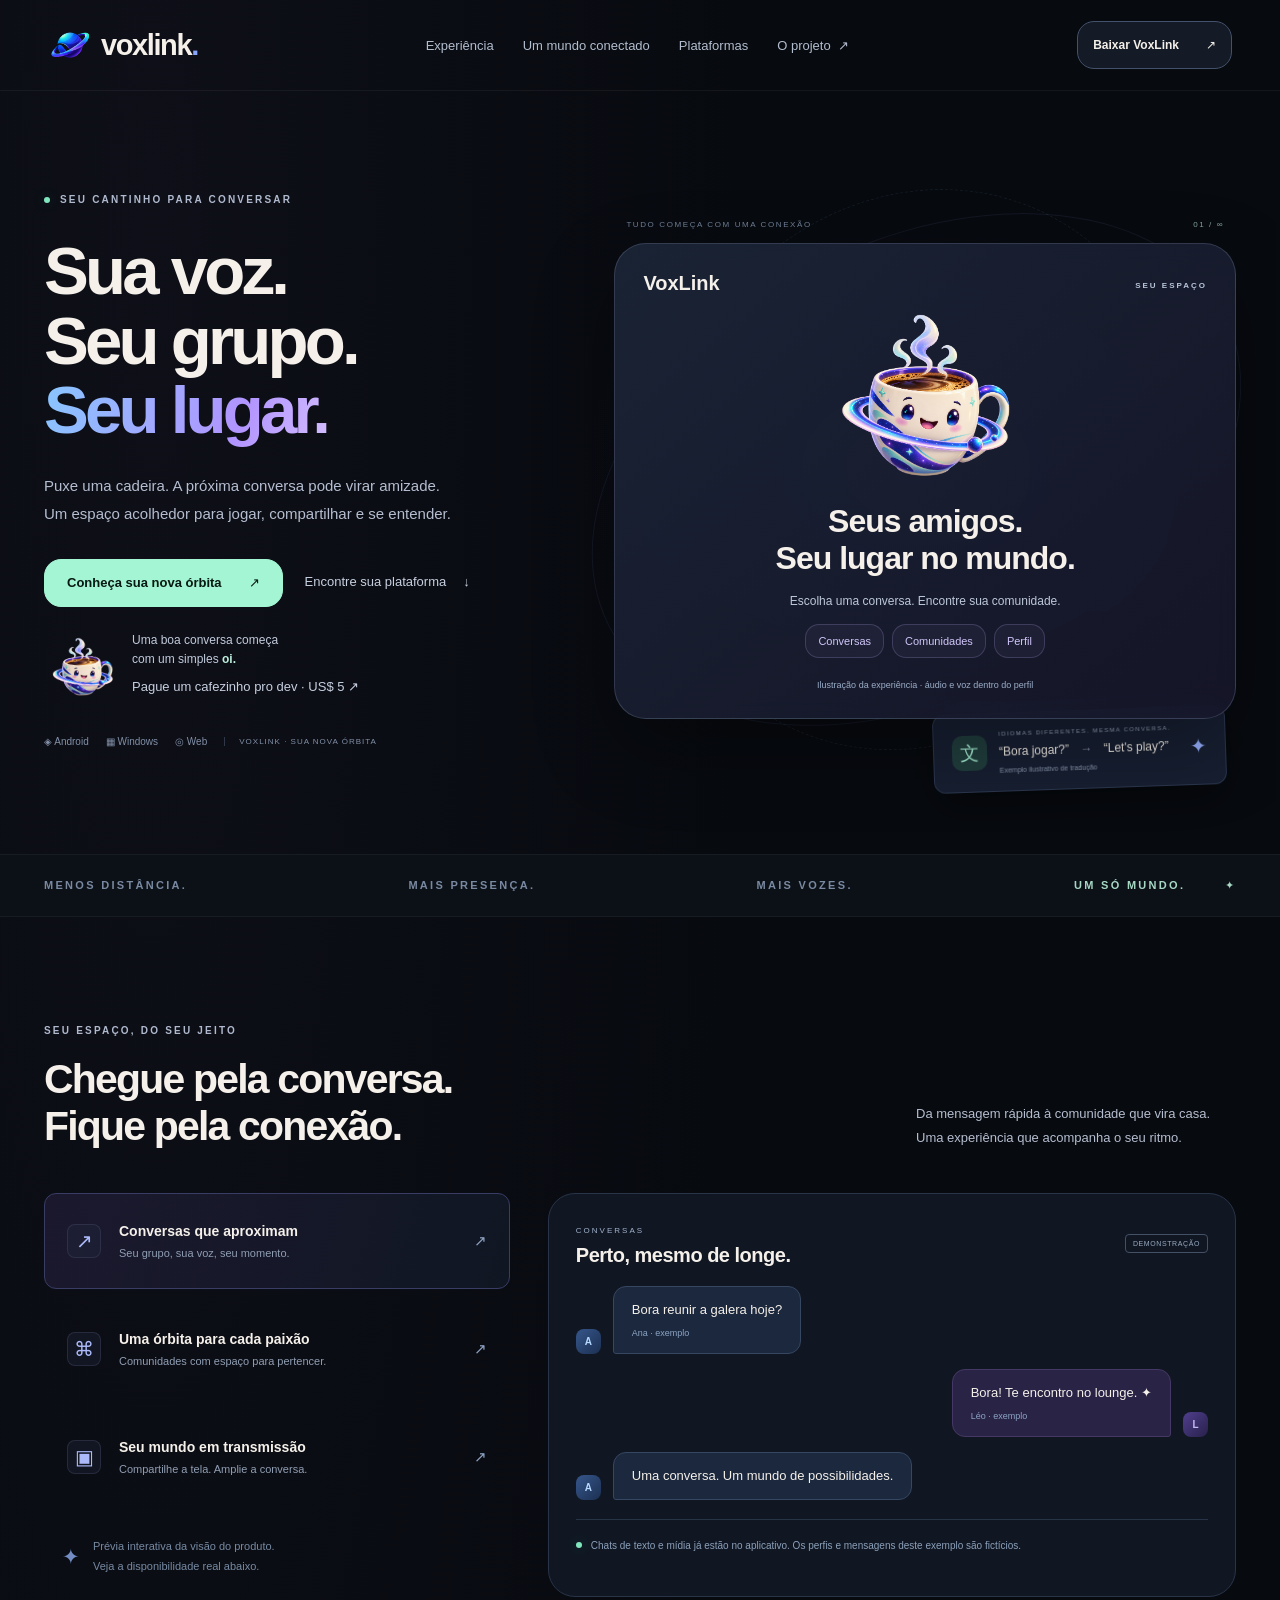
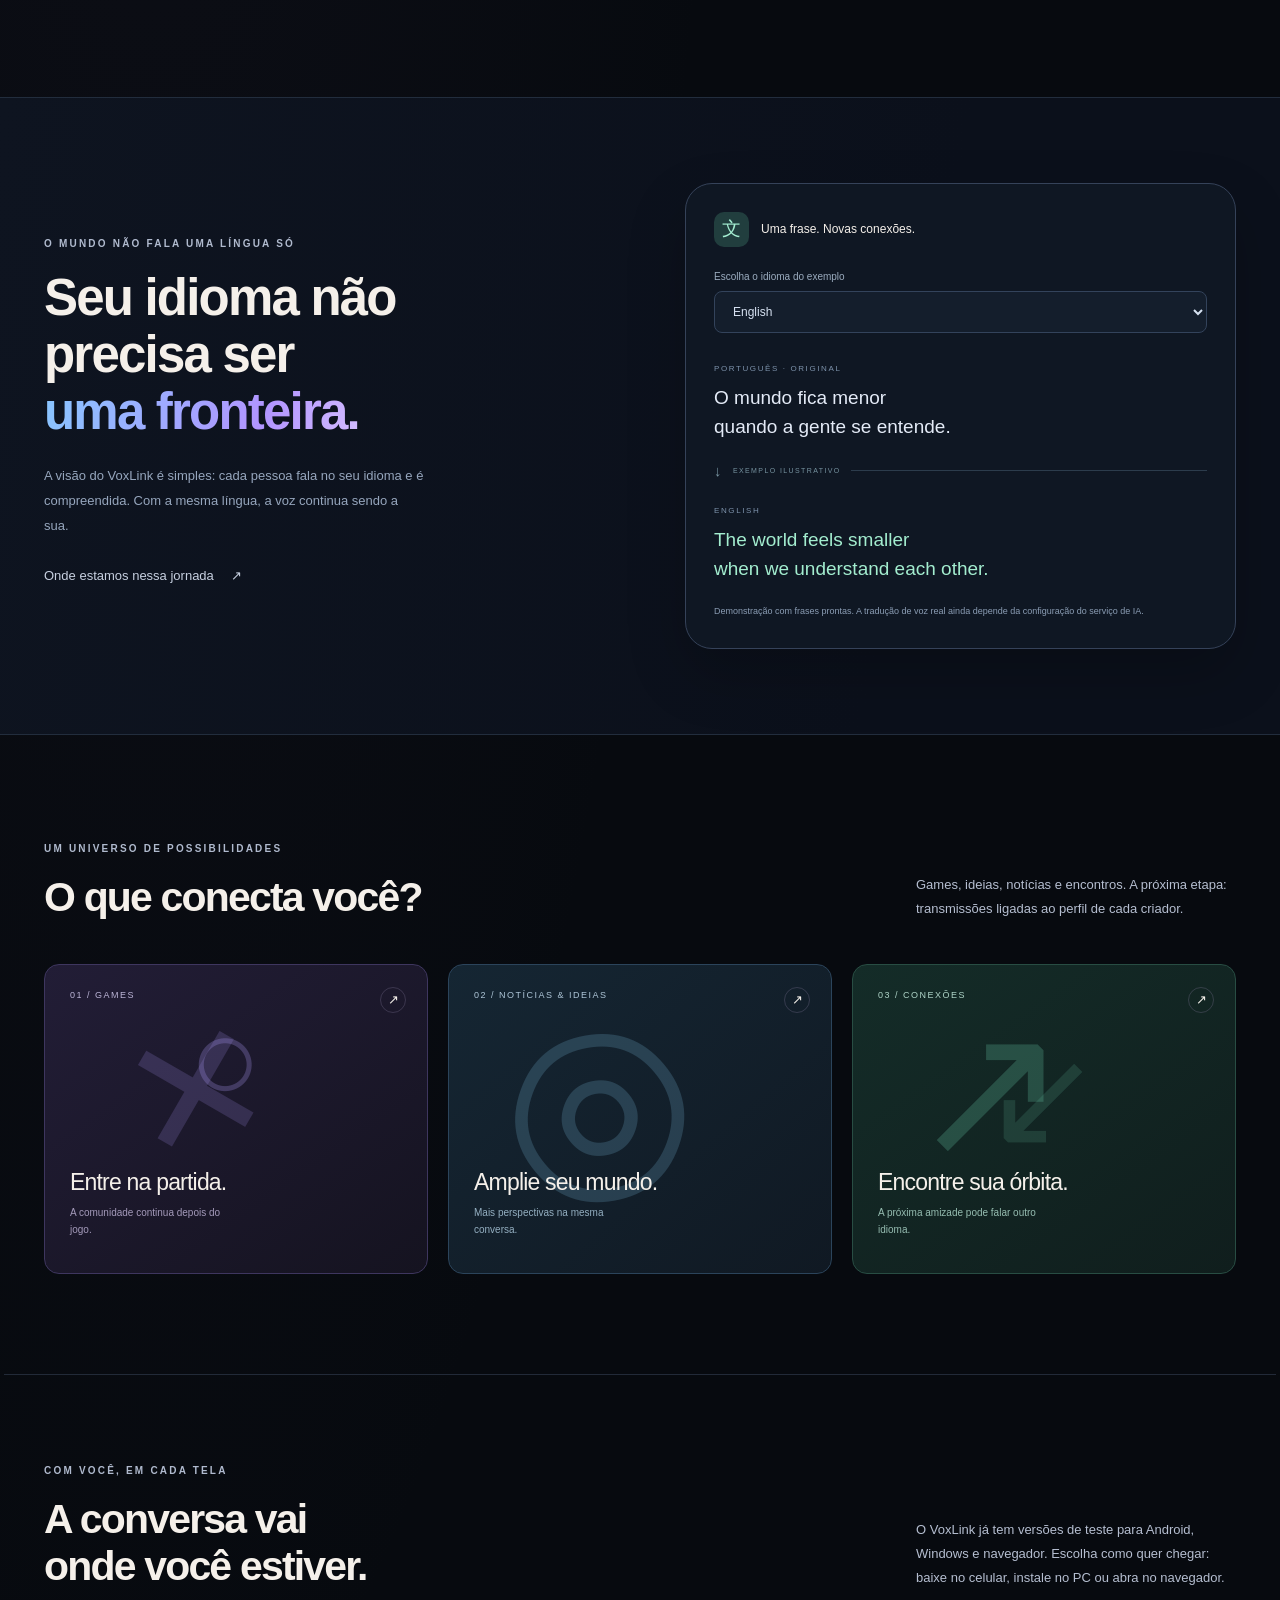
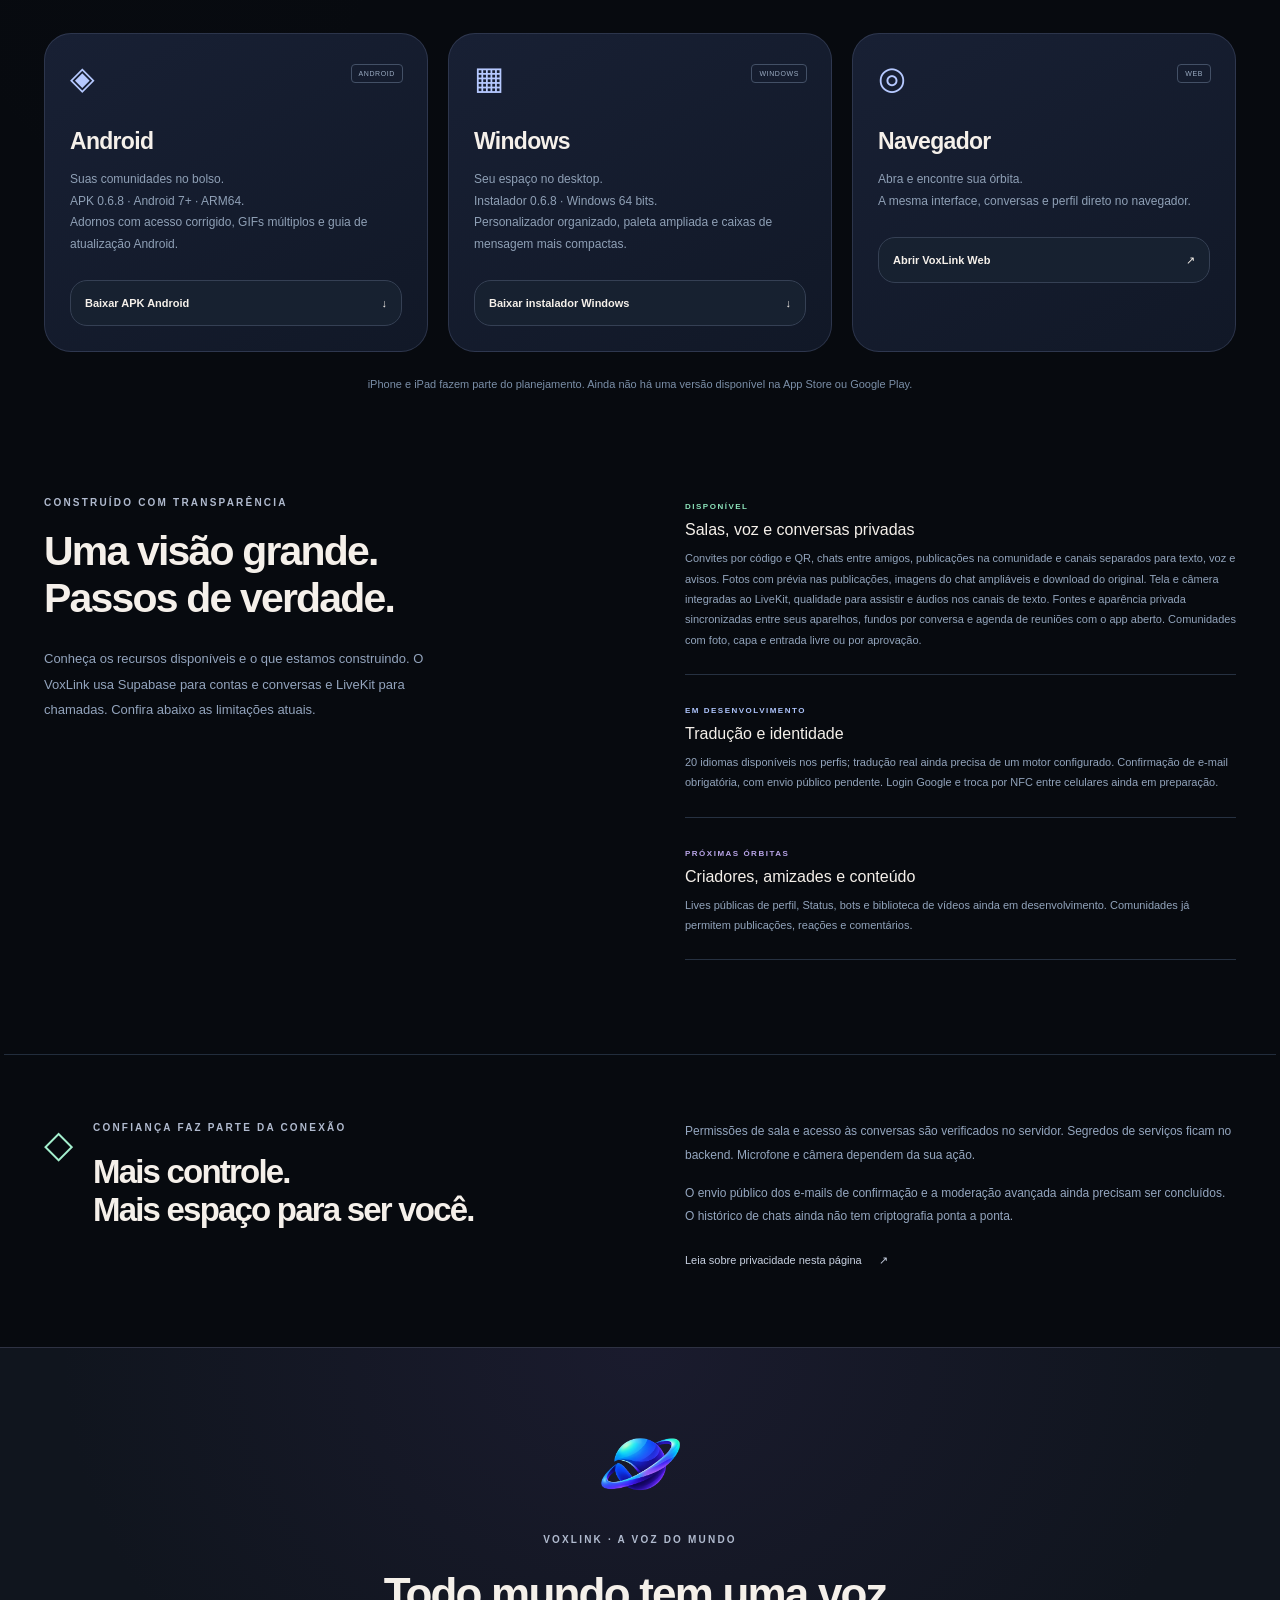
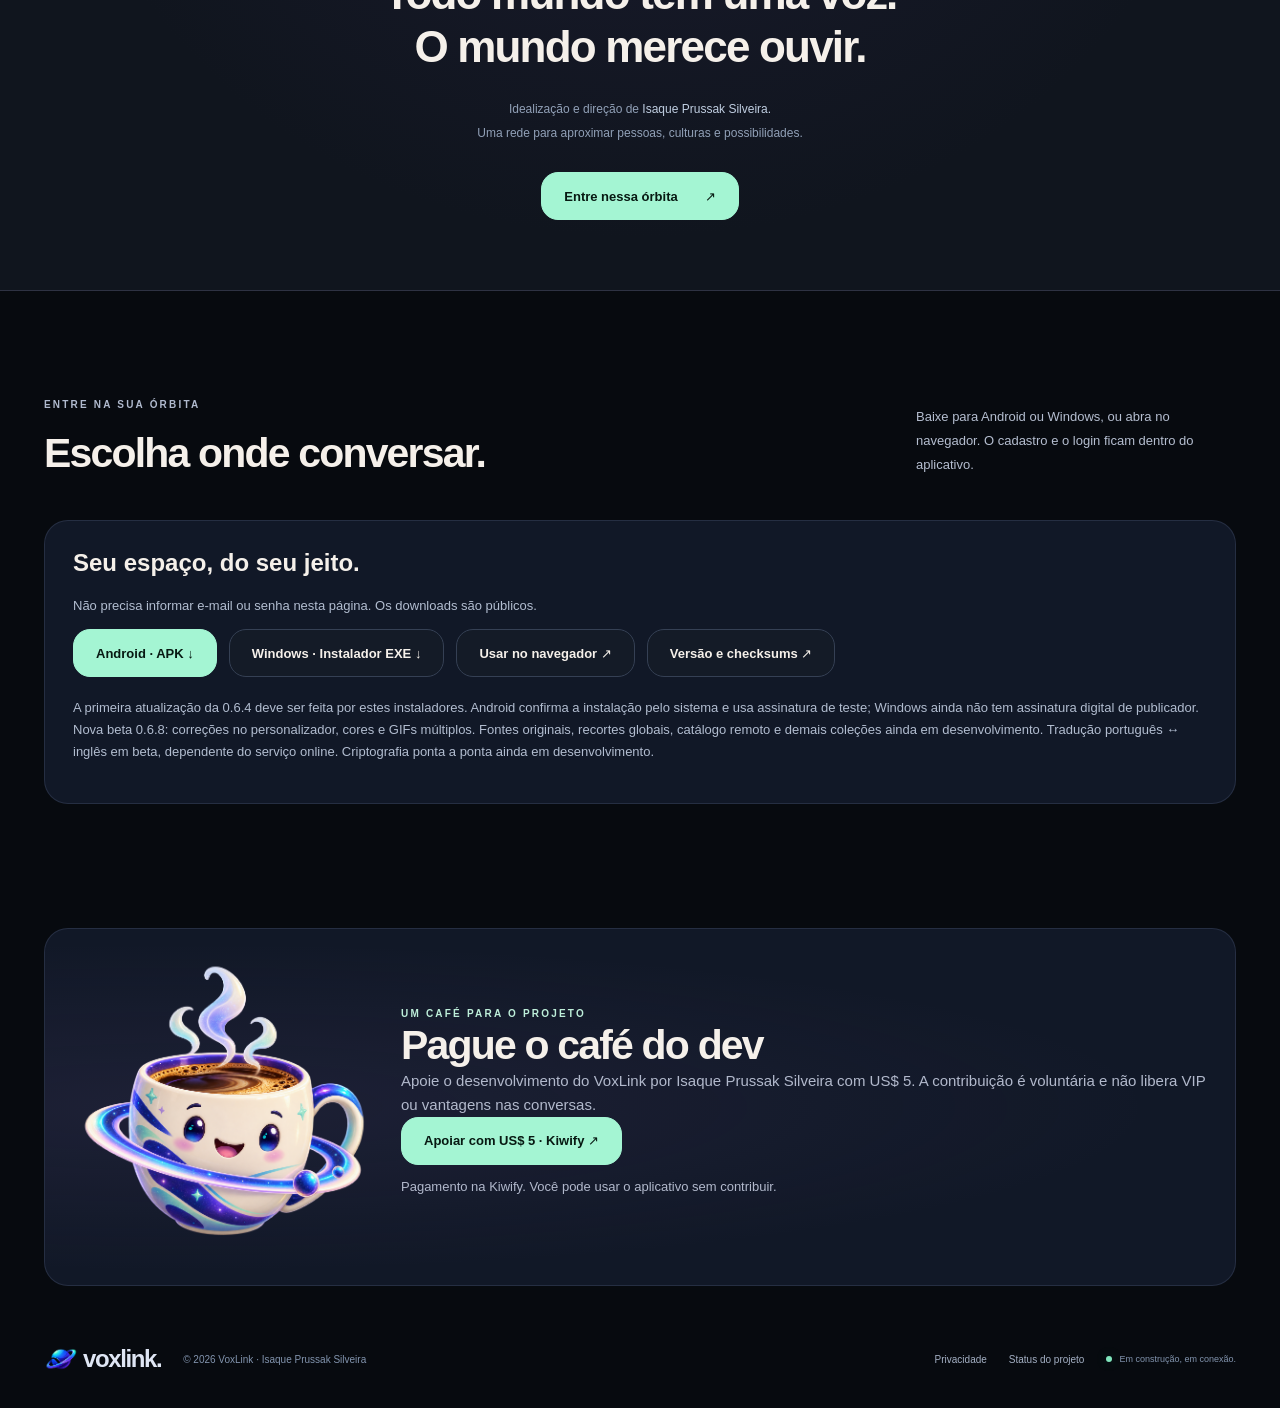
==== commit 18b75e91: "Publish VoxLink 0.6.8 beta with corrected theme entry Validated beta: 261 tests, clean analysis, Win" ====
--- a/index.html
+++ b/index.html
@@ -22,7 +22,7 @@
 
   <meta property="og:type" content="website">
 
-  <link rel="icon" href="voxlink-saturn.png"><link rel="stylesheet" href="styles.css?v=0.6.7">
+  <link rel="icon" href="voxlink-saturn.png"><link rel="stylesheet" href="styles.css?v=0.6.8">
 
   <title>VoxLink — A voz do mundo</title>
 
@@ -154,9 +154,9 @@
 
     <section id="plataformas" class="wrap platforms-section section-space"><div class="section-heading"><div><span class="eyebrow">COM VOCÊ, EM CADA TELA</span><h2>A conversa vai<br>onde você estiver.</h2></div><p>O VoxLink já tem versões de teste para Android, Windows e navegador. Escolha como quer chegar: baixe no celular, instale no PC ou abra no navegador.</p></div><div class="platform-grid">
 
-      <article class="platform-card"><span class="platform-icon">◈</span><span class="tag">ANDROID</span><h3>Android</h3><p>Suas comunidades no bolso.<br>APK 0.6.7 · Android 7+ · ARM64.<br>Adornos com acesso corrigido, GIFs múltiplos e guia de atualização Android.</p><a class="button secondary" href="https://github.com/Blackfoxy0/voxlink-site/releases/download/v0.6.7/voxlink-android-arm64.apk" rel="noopener">Baixar APK Android <span>↓</span></a></article>
-
-      <article class="platform-card"><span class="platform-icon">▦</span><span class="tag" id="windows-badge">WINDOWS</span><h3>Windows</h3><p>Seu espaço no desktop.<br>Instalador 0.6.7 · Windows 64 bits.<br>Personalizador organizado, paleta ampliada e caixas de mensagem mais compactas.</p><a class="button secondary" href="https://github.com/Blackfoxy0/voxlink-site/releases/download/v0.6.7/voxlink-windows-setup.exe" rel="noopener">Baixar instalador Windows <span>↓</span></a></article>
+      <article class="platform-card"><span class="platform-icon">◈</span><span class="tag">ANDROID</span><h3>Android</h3><p>Suas comunidades no bolso.<br>APK 0.6.8 · Android 7+ · ARM64.<br>Adornos com acesso corrigido, GIFs múltiplos e guia de atualização Android.</p><a class="button secondary" href="https://github.com/Blackfoxy0/voxlink-site/releases/download/v0.6.8/voxlink-android-arm64.apk" rel="noopener">Baixar APK Android <span>↓</span></a></article>
+
+      <article class="platform-card"><span class="platform-icon">▦</span><span class="tag" id="windows-badge">WINDOWS</span><h3>Windows</h3><p>Seu espaço no desktop.<br>Instalador 0.6.8 · Windows 64 bits.<br>Personalizador organizado, paleta ampliada e caixas de mensagem mais compactas.</p><a class="button secondary" href="https://github.com/Blackfoxy0/voxlink-site/releases/download/v0.6.8/voxlink-windows-setup.exe" rel="noopener">Baixar instalador Windows <span>↓</span></a></article>
 
       <article class="platform-card"><span class="platform-icon">◎</span><span class="tag">WEB</span><h3>Navegador</h3><p>Abra e encontre sua órbita.<br>A mesma interface, conversas e perfil direto no navegador.</p><a class="button secondary" href="app/">Abrir VoxLink Web <span>↗</span></a></article>
 
@@ -186,17 +186,17 @@
 
     <div class="account-modes">
 
-      <a class="button primary" href="https://github.com/Blackfoxy0/voxlink-site/releases/download/v0.6.7/voxlink-android-arm64.apk" rel="noopener">Android · APK ↓</a>
-
-      <a class="button secondary" href="https://github.com/Blackfoxy0/voxlink-site/releases/download/v0.6.7/voxlink-windows-setup.exe" rel="noopener">Windows · Instalador EXE ↓</a>
+      <a class="button primary" href="https://github.com/Blackfoxy0/voxlink-site/releases/download/v0.6.8/voxlink-android-arm64.apk" rel="noopener">Android · APK ↓</a>
+
+      <a class="button secondary" href="https://github.com/Blackfoxy0/voxlink-site/releases/download/v0.6.8/voxlink-windows-setup.exe" rel="noopener">Windows · Instalador EXE ↓</a>
 
       <a class="button secondary" href="app/">Usar no navegador ↗</a>
 
-      <a class="button secondary" href="https://github.com/Blackfoxy0/voxlink-site/releases/tag/v0.6.7" rel="noopener">Versão e checksums ↗</a>
+      <a class="button secondary" href="https://github.com/Blackfoxy0/voxlink-site/releases/tag/v0.6.8" rel="noopener">Versão e checksums ↗</a>
 
     </div>
 
-    <p class="account-note">A primeira atualização da 0.6.4 deve ser feita por estes instaladores. Android confirma a instalação pelo sistema e usa assinatura de teste; Windows ainda não tem assinatura digital de publicador. Nova beta 0.6.7: correções no personalizador, cores e GIFs múltiplos. Fontes originais, recortes globais, catálogo remoto e demais coleções ainda em desenvolvimento. Tradução português ↔ inglês em beta, dependente do serviço online. Criptografia ponta a ponta ainda em desenvolvimento.</p>
+    <p class="account-note">A primeira atualização da 0.6.4 deve ser feita por estes instaladores. Android confirma a instalação pelo sistema e usa assinatura de teste; Windows ainda não tem assinatura digital de publicador. Nova beta 0.6.8: correções no personalizador, cores e GIFs múltiplos. Fontes originais, recortes globais, catálogo remoto e demais coleções ainda em desenvolvimento. Tradução português ↔ inglês em beta, dependente do serviço online. Criptografia ponta a ponta ainda em desenvolvimento.</p>
 
   </div>
 
@@ -226,7 +226,7 @@
 
   <dialog id="detail-dialog" aria-labelledby="dialog-title"><button class="dialog-close icon-button" aria-label="Fechar janela">×</button><span class="eyebrow" id="dialog-kicker">VOXLINK</span><h2 id="dialog-title"></h2><div id="dialog-body"></div><button class="button primary dialog-done">Entendi</button></dialog>
 
-  <script src="script.js?v=0.6.7" defer></script>
+  <script src="script.js?v=0.6.8" defer></script>
 
 </body>
 
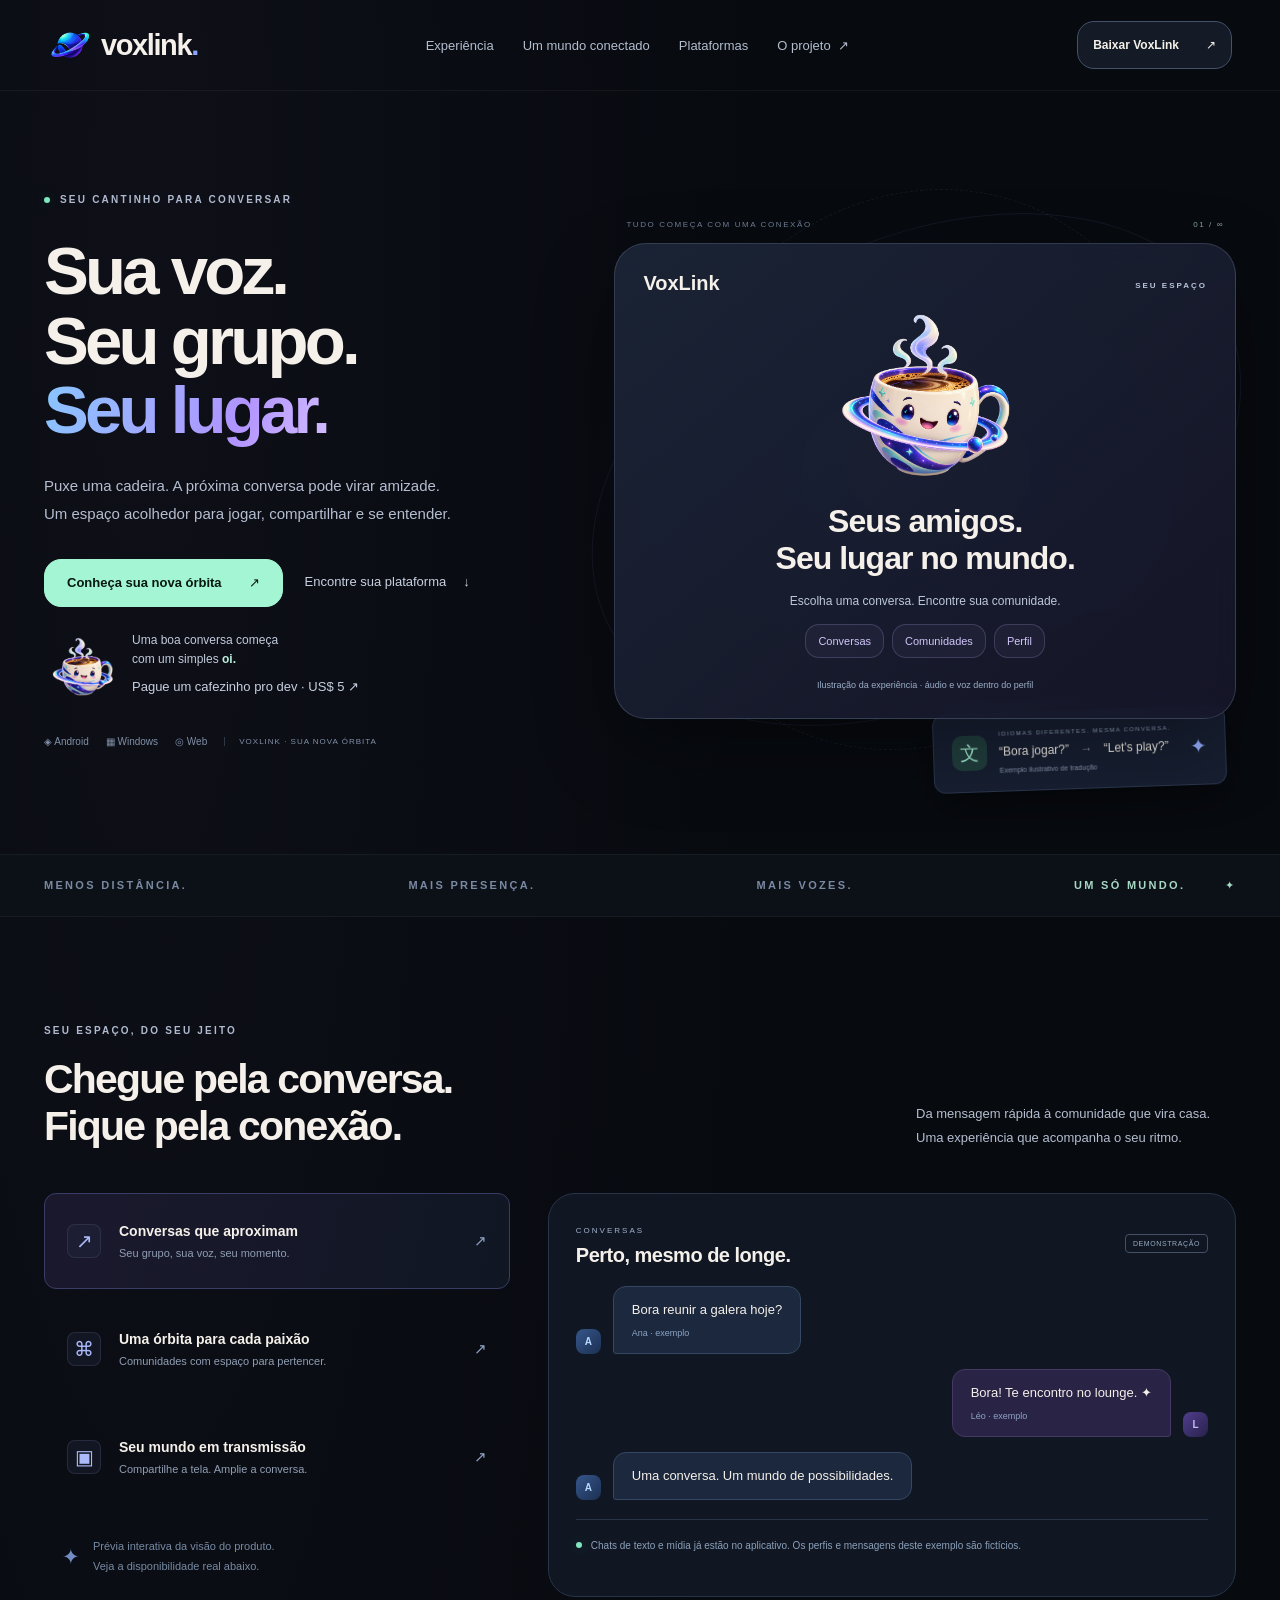
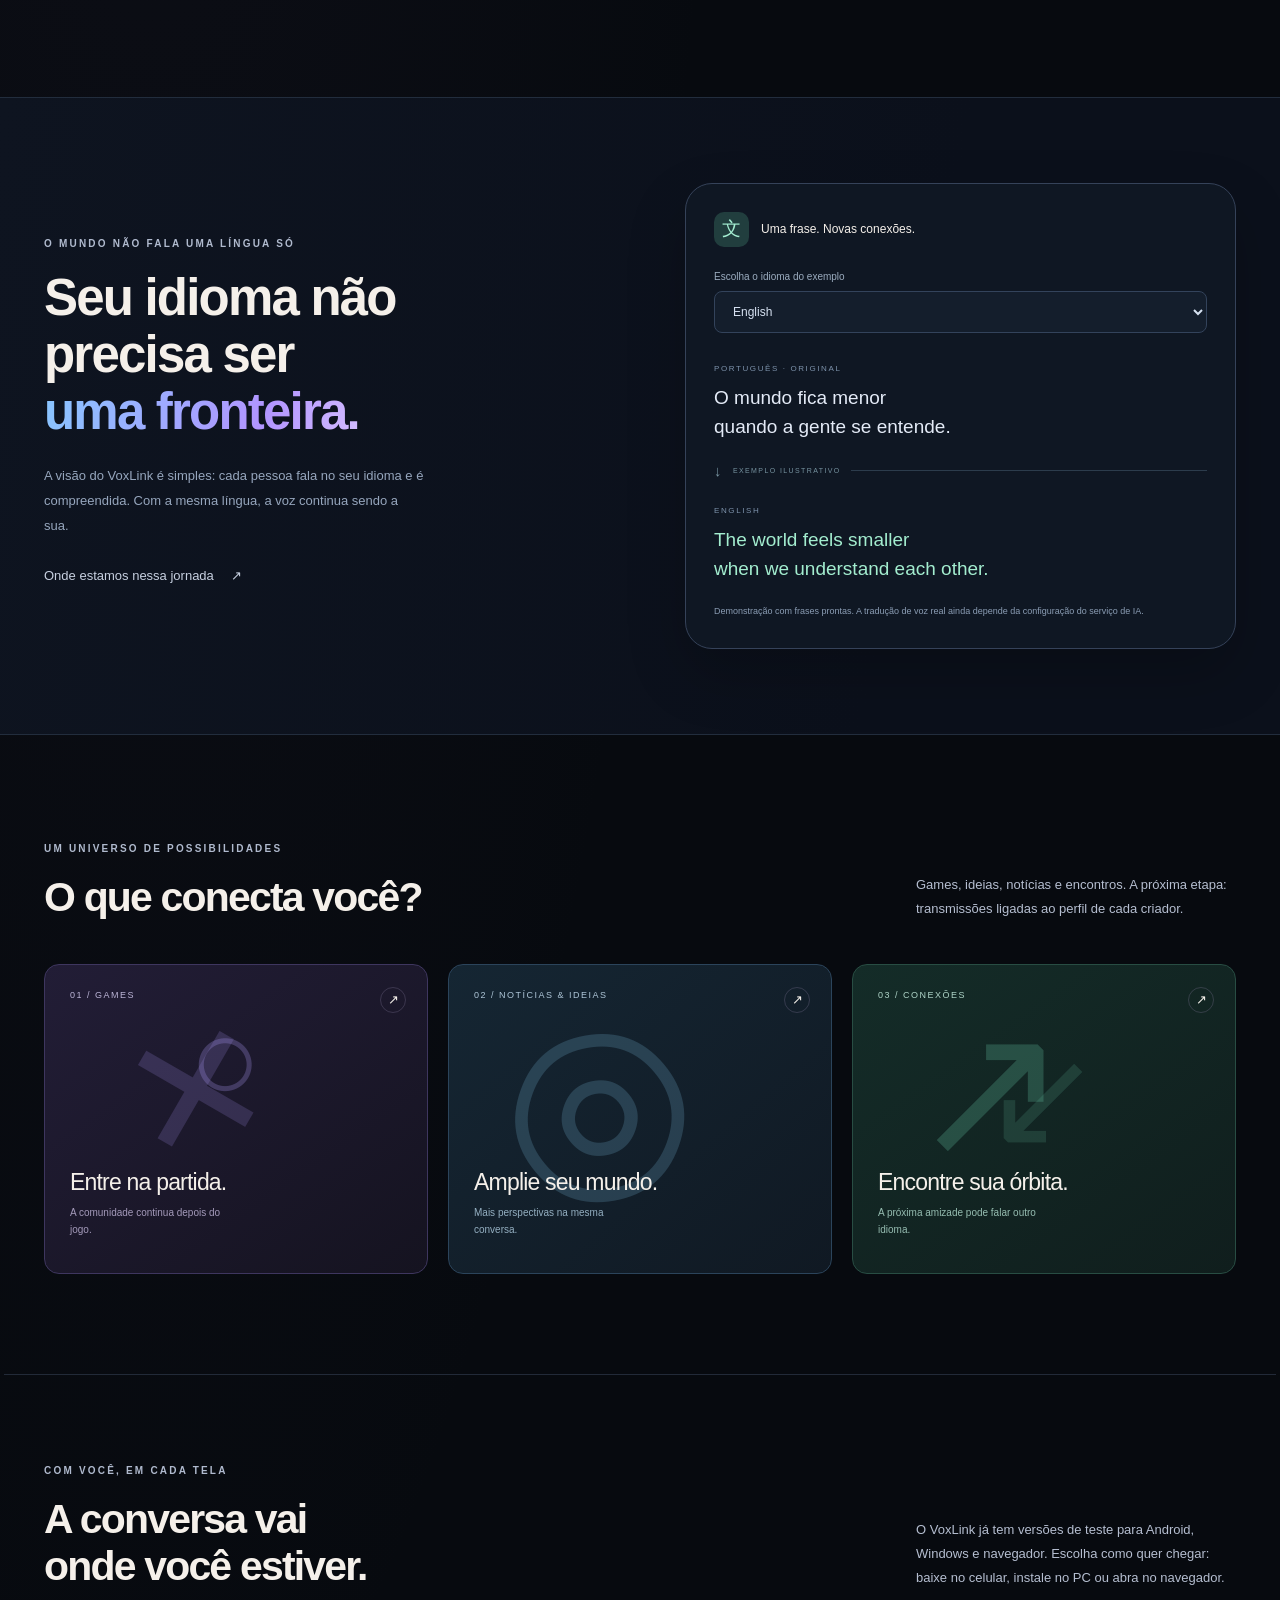
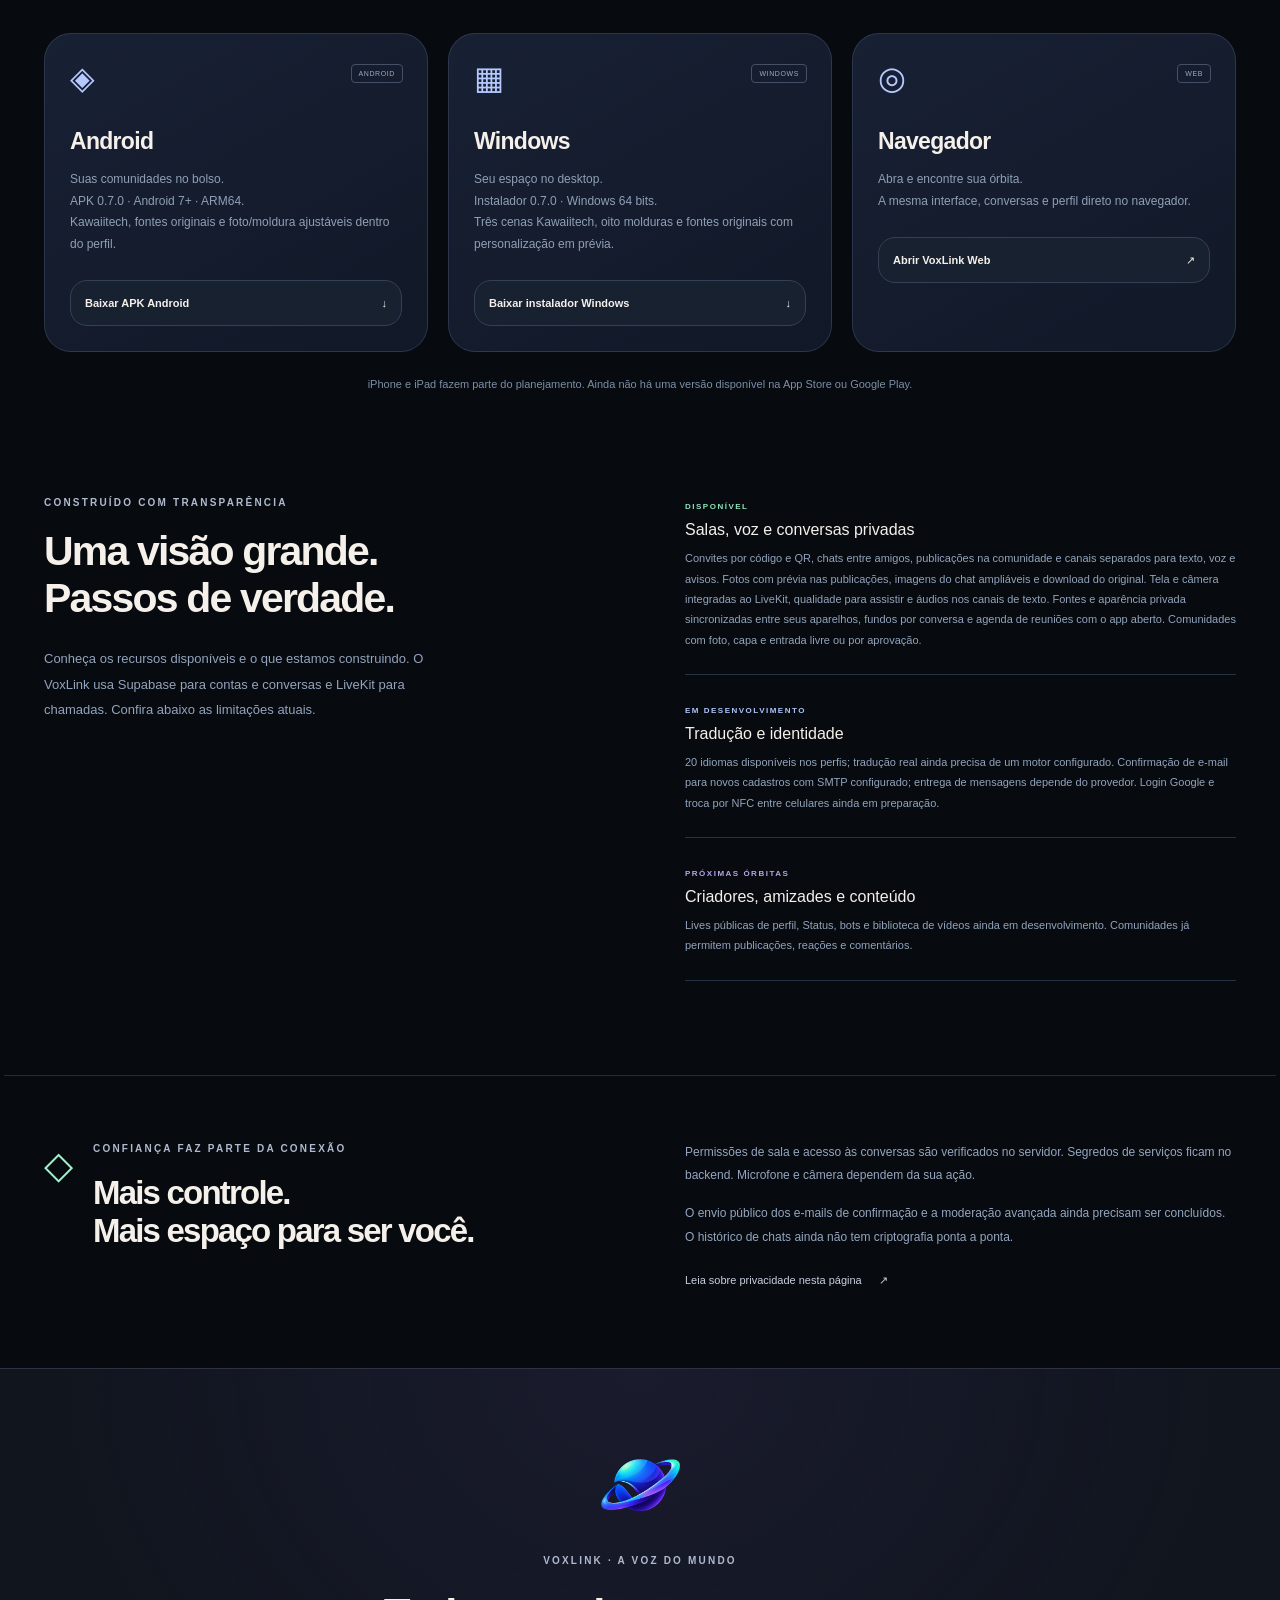
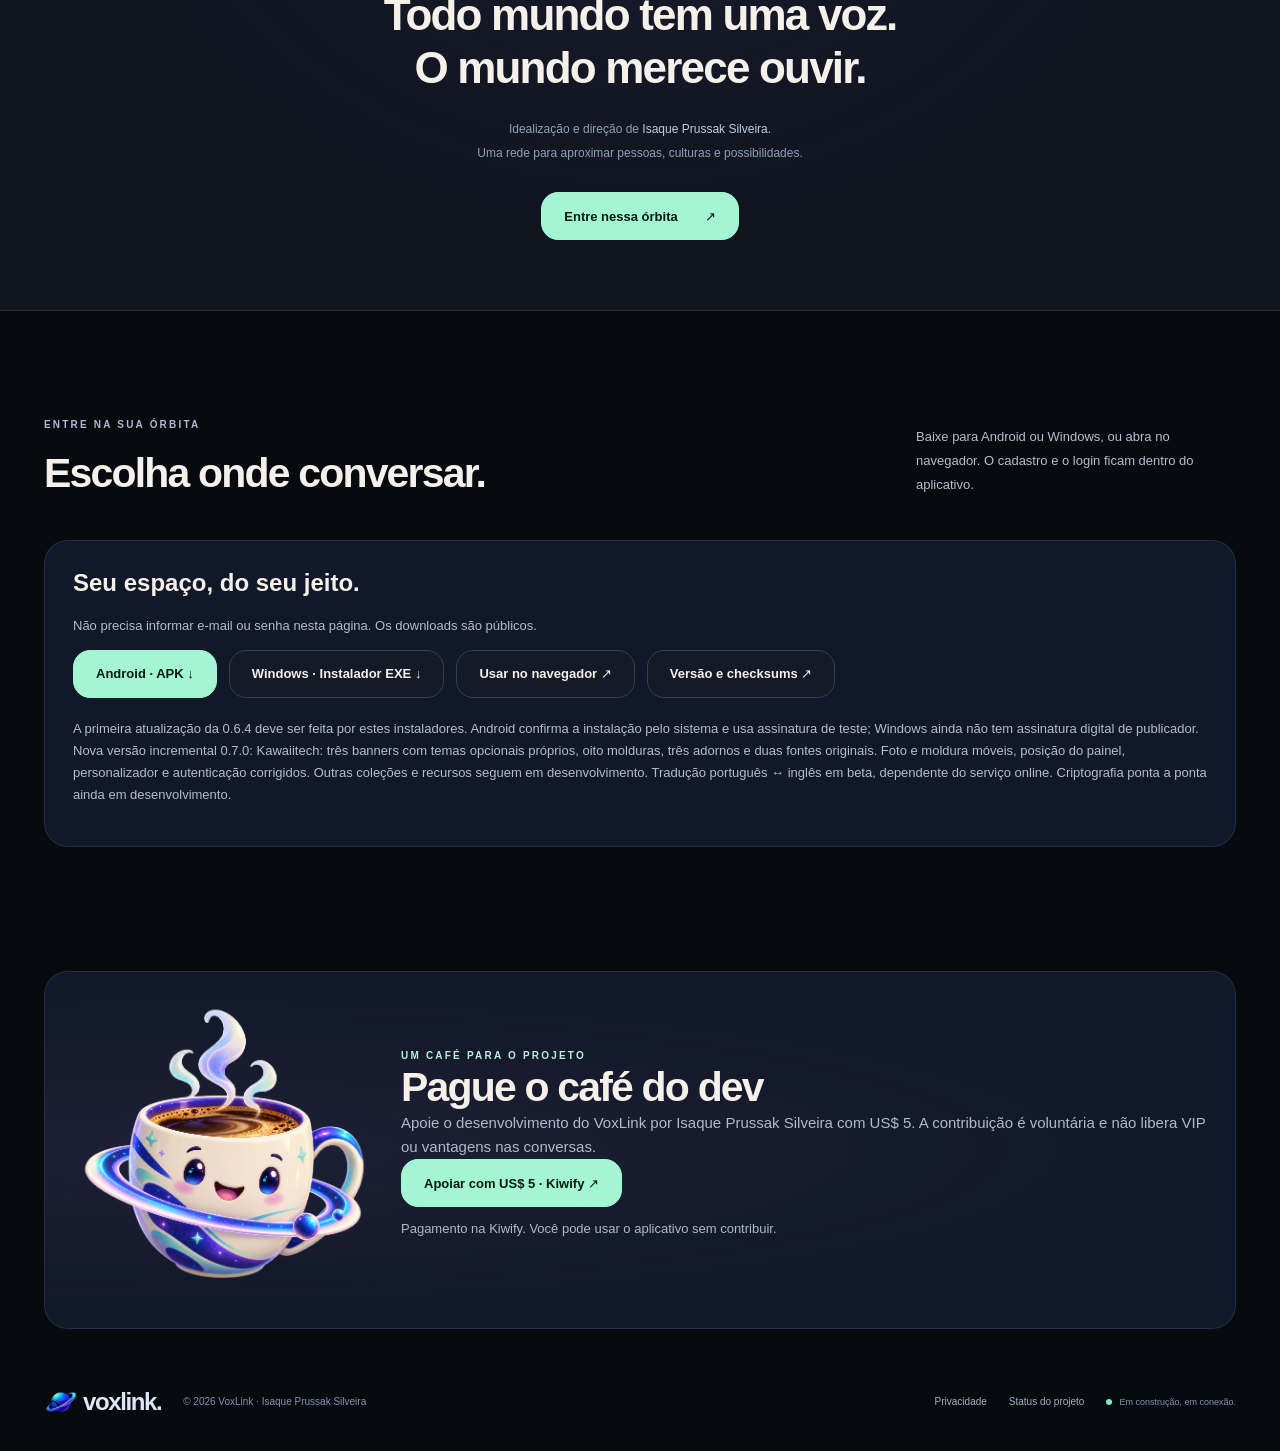
==== commit 17011791: "Publish VoxLink 0.7.0 incremental Kawaiitech and profile placement update" ====
--- a/index.html
+++ b/index.html
@@ -1,170 +1,340 @@
 <!doctype html>
 
+
+
 <html lang="pt-BR">
 
+
+
 <head>
 
+
+
   <meta charset="utf-8"><meta name="viewport" content="width=device-width, initial-scale=1">
 
+
+
   <meta name="referrer" content="no-referrer">
 
+
+
   <meta http-equiv="Content-Security-Policy" content="default-src 'none'; script-src 'self'; style-src 'self'; img-src 'self'; connect-src 'none'; base-uri 'none'; form-action 'self'; object-src 'none'; upgrade-insecure-requests">
 
+
+
   <meta name="theme-color" content="#070A0F">
 
+
+
   <meta name="description" content="VoxLink: a voz do mundo. Conheça o projeto de comunicação, comunidades e transmissões entre idiomas, idealizado por Isaque Prussak Silveira.">
 
+
+
   <meta name="author" content="Isaque Prussak Silveira">
 
+
+
   <meta property="og:title" content="VoxLink — A voz do mundo">
 
+
+
   <meta property="og:description" content="Sua comunidade. Sua transmissão. Seu idioma. Conheça a próxima órbita do VoxLink.">
 
+
+
   <meta property="og:type" content="website">
 
-  <link rel="icon" href="voxlink-saturn.png"><link rel="stylesheet" href="styles.css?v=0.6.8">
+
+
+  <link rel="icon" href="voxlink-saturn.png"><link rel="stylesheet" href="styles.css?v=0.7.0">
+
+
 
   <title>VoxLink — A voz do mundo</title>
 
+
+
 </head>
 
+
+
 <body>
 
+
+
   <a class="skip" href="#principal">Pular para o conteúdo</a>
 
+
+
   <header class="site-header">
 
+
+
     <a class="brand" href="#" aria-label="VoxLink, início"><img src="voxlink-saturn.png" alt="" width="44" height="44"><span>voxlink<span class="brand-dot">.</span></span></a>
 
+
+
     <button class="menu-toggle icon-button" type="button" aria-label="Abrir menu" aria-expanded="false" aria-controls="nav">☰</button>
 
+
+
     <nav id="nav" aria-label="Navegação principal"><a href="#experiencia">Experiência</a><a href="#mundo">Um mundo conectado</a><a href="#plataformas">Plataformas</a><a href="#projeto">O projeto <span>↗</span></a></nav>
 
+
+
     <a class="button button-small header-cta" href="#plataformas">Baixar VoxLink <span>↗</span></a>
 
+
+
   </header>
 
+
+
   <main id="principal">
 
+
+
     <section class="hero wrap">
 
+
+
       <div class="hero-copy">
 
+
+
         <div class="eyebrow"><span class="status-dot"></span> SEU CANTINHO PARA CONVERSAR</div>
 
+
+
         <h1>Sua voz.<br>Seu grupo.<br><span class="gradient-text">Seu lugar.</span></h1>
 
+
+
         <p class="hero-description">Puxe uma cadeira. A próxima conversa pode virar amizade.<br>Um espaço acolhedor para jogar, compartilhar e se entender.</p>
 
+
+
         <div class="hero-actions"><a class="button primary" href="#experiencia">Conheça sua nova órbita <span>↗</span></a><a class="text-link" href="#plataformas">Encontre sua plataforma <span>↓</span></a></div>
 
+
+
         <div class="friendly-note"><img src="coffee.png" alt="Xícara sorridente do VoxLink" width="76" height="64"><span>Uma boa conversa começa<br>com um simples <strong>oi.</strong><br><a class="text-link" href="https://pay.kiwify.com.br/hBdNmmc" target="_blank" rel="noopener noreferrer">Pague um cafezinho pro dev · US$ 5 ↗</a></span></div><div class="platform-line"><span>◈ Android</span><span>▦ Windows</span><span>◎ Web</span><span class="beta-label">VOXLINK · SUA NOVA ÓRBITA</span></div>
 
+
+
       </div>
 
+
+
       <div class="hero-visual" aria-label="Ilustração do conceito VoxLink, não é uma transmissão real">
 
+
+
         <div class="orbit-line orbit-one"></div><div class="orbit-line orbit-two"></div>
 
+
+
         <div class="visual-kicker">TUDO COMEÇA COM UMA CONEXÃO <span>01 / ∞</span></div>
 
+
+
         <div class="welcome-preview">
 
+
+
           <span class="preview-brand">VoxLink <small>SEU ESPAÇO</small></span>
 
+
+
           <img src="coffee.png" alt="Cafezinho, companheiro do VoxLink" width="200" height="200">
 
+
+
           <h2>Seus amigos.<br>Seu lugar no mundo.</h2>
 
+
+
           <p>Escolha uma conversa. Encontre sua comunidade.</p>
 
+
+
           <div class="preview-shortcuts"><span>Conversas</span><span>Comunidades</span><span>Perfil</span></div>
 
+
+
           <span class="preview-note">Ilustração da experiência · áudio e voz dentro do perfil</span>
 
+
+
         </div>
 
+
+
         <div class="floating-translation"><span class="translation-icon">文</span><div><span>IDIOMAS DIFERENTES. MESMA CONVERSA.</span><strong>“Bora jogar?” <b>→</b> “Let's play?”</strong><small>Exemplo ilustrativo de tradução</small></div><span class="translation-spark">✦</span></div>
 
+
+
       </div>
 
+
+
     </section>
 
+
+
     <div class="manifesto-strip"><div class="wrap"><span>MENOS DISTÂNCIA.</span><span>MAIS PRESENÇA.</span><span>MAIS VOZES.</span><span class="mint-text">UM SÓ MUNDO. <span>✦</span></span></div></div>
 
 
 
+
+
+
+
     <section id="experiencia" class="experience wrap section-space">
 
+
+
       <div class="section-heading"><div><span class="eyebrow">SEU ESPAÇO, DO SEU JEITO</span><h2>Chegue pela conversa.<br>Fique pela conexão.</h2></div><p>Da mensagem rápida à comunidade que vira casa. Uma experiência que acompanha o seu ritmo.</p></div>
 
+
+
       <div class="experience-layout">
 
+
+
         <div class="experience-tabs" role="tablist" aria-label="Experiências do VoxLink" aria-orientation="vertical">
 
+
+
           <button class="experience-tab active" role="tab" id="tab-chat" aria-selected="true" aria-controls="experience-panel" data-view="chat"><span class="tab-icon">↗</span><span><strong>Conversas que aproximam</strong><small>Seu grupo, sua voz, seu momento.</small></span><span class="tab-arrow">↗</span></button>
 
+
+
           <button class="experience-tab" role="tab" id="tab-community" aria-selected="false" aria-controls="experience-panel" data-view="community" tabindex="-1"><span class="tab-icon">⌘</span><span><strong>Uma órbita para cada paixão</strong><small>Comunidades com espaço para pertencer.</small></span><span class="tab-arrow">↗</span></button>
 
+
+
           <button class="experience-tab" role="tab" id="tab-live" aria-selected="false" aria-controls="experience-panel" data-view="live" tabindex="-1"><span class="tab-icon">▣</span><span><strong>Seu mundo em transmissão</strong><small>Compartilhe a tela. Amplie a conversa.</small></span><span class="tab-arrow">↗</span></button>
 
+
+
           <div class="experience-note"><span>✦</span><p>Prévia interativa da visão do produto.<br>Veja a disponibilidade real abaixo.</p></div>
 
+
+
         </div>
 
+
+
         <div class="experience-panel" id="experience-panel" role="tabpanel" aria-labelledby="tab-chat" tabindex="0">
 
+
+
           <div class="panel-top"><div><span class="tiny-label" id="panel-kicker">CONVERSAS</span><h3 id="panel-title">Perto, mesmo de longe.</h3></div><span class="tag">DEMONSTRAÇÃO</span></div>
 
+
+
           <div id="panel-visual" class="panel-visual"></div>
 
+
+
           <div class="panel-footer"><span class="status-dot"></span><p id="panel-status"></p></div>
 
+
+
         </div>
 
+
+
       </div>
 
+
+
     </section>
 
 
 
+
+
+
+
     <section id="mundo" class="world-section">
 
+
+
       <div class="wrap world-layout"><div><span class="eyebrow">O MUNDO NÃO FALA UMA LÍNGUA SÓ</span><h2>Seu idioma não<br>precisa ser<br><span class="gradient-text">uma fronteira.</span></h2><p>A visão do VoxLink é simples: cada pessoa fala no seu idioma e é compreendida. Com a mesma língua, a voz continua sendo a sua.</p><a class="text-link" href="#disponibilidade">Onde estamos nessa jornada <span>↗</span></a></div>
 
+
+
         <div class="language-card"><div class="language-top"><span class="translation-icon">文</span><span>Uma frase. Novas conexões.</span></div><label for="language">Escolha o idioma do exemplo</label><select id="language"><option value="en">English</option><option value="es">Español</option><option value="ja">日本語</option><option value="pt">Português</option></select><div class="source-phrase"><span>PORTUGUÊS · ORIGINAL</span><p>O mundo fica menor<br>quando a gente se entende.</p></div><div class="language-divider"><span>↓</span><span>EXEMPLO ILUSTRATIVO</span></div><div class="target-phrase" aria-live="polite"><span id="target-label">ENGLISH</span><p id="target-text">The world feels smaller<br>when we understand each other.</p></div><p class="language-note">Demonstração com frases prontas. A tradução de voz real ainda depende da configuração do serviço de IA.</p></div>
 
+
+
       </div>
 
+
+
     </section>
 
 
 
+
+
+
+
     <section class="wrap section-space channels-section"><div class="section-heading"><div><span class="eyebrow">UM UNIVERSO DE POSSIBILIDADES</span><h2>O que conecta você?</h2></div><p>Games, ideias, notícias e encontros. A próxima etapa: transmissões ligadas ao perfil de cada criador.</p></div><div class="channel-grid">
 
+
+
       <button class="channel-card gaming" data-detail="games"><span class="channel-number">01 / GAMES</span><span class="channel-art" aria-hidden="true">✕<i>○</i></span><div><h3>Entre na partida.</h3><p>A comunidade continua depois do jogo.</p></div><span class="round-arrow">↗</span></button>
 
+
+
       <button class="channel-card news" data-detail="news"><span class="channel-number">02 / NOTÍCIAS & IDEIAS</span><span class="channel-art" aria-hidden="true">◎</span><div><h3>Amplie seu mundo.</h3><p>Mais perspectivas na mesma conversa.</p></div><span class="round-arrow">↗</span></button>
 
+
+
       <button class="channel-card connection" data-detail="world"><span class="channel-number">03 / CONEXÕES</span><span class="channel-art" aria-hidden="true">↗<i>↙</i></span><div><h3>Encontre sua órbita.</h3><p>A próxima amizade pode falar outro idioma.</p></div><span class="round-arrow">↗</span></button>
 
+
+
     </div></section>
 
 
 
+
+
+
+
     <section id="plataformas" class="wrap platforms-section section-space"><div class="section-heading"><div><span class="eyebrow">COM VOCÊ, EM CADA TELA</span><h2>A conversa vai<br>onde você estiver.</h2></div><p>O VoxLink já tem versões de teste para Android, Windows e navegador. Escolha como quer chegar: baixe no celular, instale no PC ou abra no navegador.</p></div><div class="platform-grid">
 
-      <article class="platform-card"><span class="platform-icon">◈</span><span class="tag">ANDROID</span><h3>Android</h3><p>Suas comunidades no bolso.<br>APK 0.6.8 · Android 7+ · ARM64.<br>Adornos com acesso corrigido, GIFs múltiplos e guia de atualização Android.</p><a class="button secondary" href="https://github.com/Blackfoxy0/voxlink-site/releases/download/v0.6.8/voxlink-android-arm64.apk" rel="noopener">Baixar APK Android <span>↓</span></a></article>
-
-      <article class="platform-card"><span class="platform-icon">▦</span><span class="tag" id="windows-badge">WINDOWS</span><h3>Windows</h3><p>Seu espaço no desktop.<br>Instalador 0.6.8 · Windows 64 bits.<br>Personalizador organizado, paleta ampliada e caixas de mensagem mais compactas.</p><a class="button secondary" href="https://github.com/Blackfoxy0/voxlink-site/releases/download/v0.6.8/voxlink-windows-setup.exe" rel="noopener">Baixar instalador Windows <span>↓</span></a></article>
+
+
+      <article class="platform-card"><span class="platform-icon">◈</span><span class="tag">ANDROID</span><h3>Android</h3><p>Suas comunidades no bolso.<br>APK 0.7.0 · Android 7+ · ARM64.<br>Kawaiitech, fontes originais e foto/moldura ajustáveis dentro do perfil.</p><a class="button secondary" href="https://github.com/Blackfoxy0/voxlink-site/releases/download/v0.7.0/voxlink-android-arm64.apk" rel="noopener">Baixar APK Android <span>↓</span></a></article>
+
+
+
+      <article class="platform-card"><span class="platform-icon">▦</span><span class="tag" id="windows-badge">WINDOWS</span><h3>Windows</h3><p>Seu espaço no desktop.<br>Instalador 0.7.0 · Windows 64 bits.<br>Três cenas Kawaiitech, oito molduras e fontes originais com personalização em prévia.</p><a class="button secondary" href="https://github.com/Blackfoxy0/voxlink-site/releases/download/v0.7.0/voxlink-windows-setup.exe" rel="noopener">Baixar instalador Windows <span>↓</span></a></article>
+
+
 
       <article class="platform-card"><span class="platform-icon">◎</span><span class="tag">WEB</span><h3>Navegador</h3><p>Abra e encontre sua órbita.<br>A mesma interface, conversas e perfil direto no navegador.</p><a class="button secondary" href="app/">Abrir VoxLink Web <span>↗</span></a></article>
 
+
+
     </div><p class="platform-footnote">iPhone e iPad fazem parte do planejamento. Ainda não há uma versão disponível na App Store ou Google Play.</p></section>
 
 
 
-    <section id="disponibilidade" class="wrap progress-section"><div class="progress-intro"><span class="eyebrow">CONSTRUÍDO COM TRANSPARÊNCIA</span><h2>Uma visão grande.<br>Passos de verdade.</h2><p>Conheça os recursos disponíveis e o que estamos construindo. O VoxLink usa Supabase para contas e conversas e LiveKit para chamadas. Confira abaixo as limitações atuais.</p></div><div class="progress-list"><article><span class="progress-state available">DISPONÍVEL</span><h3>Salas, voz e conversas privadas</h3><p>Convites por código e QR, chats entre amigos, publicações na comunidade e canais separados para texto, voz e avisos. Fotos com prévia nas publicações, imagens do chat ampliáveis e download do original. Tela e câmera integradas ao LiveKit, qualidade para assistir e áudios nos canais de texto. Fontes e aparência privada sincronizadas entre seus aparelhos, fundos por conversa e agenda de reuniões com o app aberto. Comunidades com foto, capa e entrada livre ou por aprovação.</p></article><article><span class="progress-state preparing">EM DESENVOLVIMENTO</span><h3>Tradução e identidade</h3><p>20 idiomas disponíveis nos perfis; tradução real ainda precisa de um motor configurado. Confirmação de e-mail obrigatória, com envio público pendente. Login Google e troca por NFC entre celulares ainda em preparação.</p></article><article><span class="progress-state planned">PRÓXIMAS ÓRBITAS</span><h3>Criadores, amizades e conteúdo</h3><p>Lives públicas de perfil, Status, bots e biblioteca de vídeos ainda em desenvolvimento. Comunidades já permitem publicações, reações e comentários.</p></article></div></section>
+
+
+
+
+    <section id="disponibilidade" class="wrap progress-section"><div class="progress-intro"><span class="eyebrow">CONSTRUÍDO COM TRANSPARÊNCIA</span><h2>Uma visão grande.<br>Passos de verdade.</h2><p>Conheça os recursos disponíveis e o que estamos construindo. O VoxLink usa Supabase para contas e conversas e LiveKit para chamadas. Confira abaixo as limitações atuais.</p></div><div class="progress-list"><article><span class="progress-state available">DISPONÍVEL</span><h3>Salas, voz e conversas privadas</h3><p>Convites por código e QR, chats entre amigos, publicações na comunidade e canais separados para texto, voz e avisos. Fotos com prévia nas publicações, imagens do chat ampliáveis e download do original. Tela e câmera integradas ao LiveKit, qualidade para assistir e áudios nos canais de texto. Fontes e aparência privada sincronizadas entre seus aparelhos, fundos por conversa e agenda de reuniões com o app aberto. Comunidades com foto, capa e entrada livre ou por aprovação.</p></article><article><span class="progress-state preparing">EM DESENVOLVIMENTO</span><h3>Tradução e identidade</h3><p>20 idiomas disponíveis nos perfis; tradução real ainda precisa de um motor configurado. Confirmação de e-mail para novos cadastros com SMTP configurado; entrega de mensagens depende do provedor. Login Google e troca por NFC entre celulares ainda em preparação.</p></article><article><span class="progress-state planned">PRÓXIMAS ÓRBITAS</span><h3>Criadores, amizades e conteúdo</h3><p>Lives públicas de perfil, Status, bots e biblioteca de vídeos ainda em desenvolvimento. Comunidades já permitem publicações, reações e comentários.</p></article></div></section>
+
+
+
+
 
 
 
@@ -172,65 +342,131 @@
 
 
 
+
+
+
+
     <section id="projeto" class="project-section"><div class="wrap"><img src="voxlink-saturn.png" alt="" width="92" height="92"><span class="eyebrow">VOXLINK · A VOZ DO MUNDO</span><h2>Todo mundo tem uma voz.<br>O mundo merece ouvir.</h2><p>Idealização e direção de <strong>Isaque Prussak Silveira.</strong><br>Uma rede para aproximar pessoas, culturas e possibilidades.</p><a class="button primary" href="#experiencia">Entre nessa órbita <span>↗</span></a></div></section>
 
+
+
 <section id="downloads" class="wrap section-space">
 
+
+
   <div class="section-heading"><div><span class="eyebrow">ENTRE NA SUA ÓRBITA</span>
 
+
+
     <h2>Escolha onde conversar.</h2></div><p>Baixe para Android ou Windows, ou abra no navegador. O cadastro e o login ficam dentro do aplicativo.</p></div>
 
+
+
   <div class="account-card download-card"><h3>Seu espaço, do seu jeito.</h3>
 
+
+
     <p class="account-note">Não precisa informar e-mail ou senha nesta página. Os downloads são públicos.</p>
 
+
+
     <div class="account-modes">
 
-      <a class="button primary" href="https://github.com/Blackfoxy0/voxlink-site/releases/download/v0.6.8/voxlink-android-arm64.apk" rel="noopener">Android · APK ↓</a>
-
-      <a class="button secondary" href="https://github.com/Blackfoxy0/voxlink-site/releases/download/v0.6.8/voxlink-windows-setup.exe" rel="noopener">Windows · Instalador EXE ↓</a>
+
+
+      <a class="button primary" href="https://github.com/Blackfoxy0/voxlink-site/releases/download/v0.7.0/voxlink-android-arm64.apk" rel="noopener">Android · APK ↓</a>
+
+
+
+      <a class="button secondary" href="https://github.com/Blackfoxy0/voxlink-site/releases/download/v0.7.0/voxlink-windows-setup.exe" rel="noopener">Windows · Instalador EXE ↓</a>
+
+
 
       <a class="button secondary" href="app/">Usar no navegador ↗</a>
 
-      <a class="button secondary" href="https://github.com/Blackfoxy0/voxlink-site/releases/tag/v0.6.8" rel="noopener">Versão e checksums ↗</a>
+
+
+      <a class="button secondary" href="https://github.com/Blackfoxy0/voxlink-site/releases/tag/v0.7.0" rel="noopener">Versão e checksums ↗</a>
+
+
 
     </div>
 
-    <p class="account-note">A primeira atualização da 0.6.4 deve ser feita por estes instaladores. Android confirma a instalação pelo sistema e usa assinatura de teste; Windows ainda não tem assinatura digital de publicador. Nova beta 0.6.8: correções no personalizador, cores e GIFs múltiplos. Fontes originais, recortes globais, catálogo remoto e demais coleções ainda em desenvolvimento. Tradução português ↔ inglês em beta, dependente do serviço online. Criptografia ponta a ponta ainda em desenvolvimento.</p>
+
+
+    <p class="account-note">A primeira atualização da 0.6.4 deve ser feita por estes instaladores. Android confirma a instalação pelo sistema e usa assinatura de teste; Windows ainda não tem assinatura digital de publicador. Nova versão incremental 0.7.0: Kawaiitech: três banners com temas opcionais próprios, oito molduras, três adornos e duas fontes originais. Foto e moldura móveis, posição do painel, personalizador e autenticação corrigidos. Outras coleções e recursos seguem em desenvolvimento. Tradução português ↔ inglês em beta, dependente do serviço online. Criptografia ponta a ponta ainda em desenvolvimento.</p>
+
+
 
   </div>
 
+
+
 </section>
 
+
+
     <section class="wrap section" id="apoio" aria-labelledby="coffee-title">
 
+
+
       <div class="account-card coffee-support">
 
+
+
         <img src="coffee.png" alt="Xícara sorridente com anel de Saturno, Pague o café do dev, VoxLink" width="300" height="250" loading="lazy">
 
+
+
         <div><span class="eyebrow">UM CAFÉ PARA O PROJETO</span><h2 id="coffee-title">Pague o café do dev</h2>
 
+
+
         <p>Apoie o desenvolvimento do VoxLink por Isaque Prussak Silveira com US$ 5. A contribuição é voluntária e não libera VIP ou vantagens nas conversas.</p>
 
+
+
         <a class="button primary" href="https://pay.kiwify.com.br/hBdNmmc" target="_blank" rel="noopener noreferrer">Apoiar com US$ 5 · Kiwify ↗</a>
 
+
+
         <p class="account-note">Pagamento na Kiwify. Você pode usar o aplicativo sem contribuir.</p></div>
 
+
+
       </div>
 
+
+
     </section>
 
+
+
   </main>
 
+
+
   <footer class="wrap"><a class="brand" href="#"><img src="voxlink-saturn.png" alt="" width="34" height="34"><span>voxlink.</span></a><p>© 2026 VoxLink · Isaque Prussak Silveira</p><button class="footer-link" data-detail="privacy">Privacidade</button><a class="footer-link" href="#disponibilidade">Status do projeto</a><span class="footer-status"><i class="status-dot"></i> Em construção, em conexão.</span></footer>
 
+
+
   <dialog id="detail-dialog" aria-labelledby="dialog-title"><button class="dialog-close icon-button" aria-label="Fechar janela">×</button><span class="eyebrow" id="dialog-kicker">VOXLINK</span><h2 id="dialog-title"></h2><div id="dialog-body"></div><button class="button primary dialog-done">Entendi</button></dialog>
 
-  <script src="script.js?v=0.6.8" defer></script>
+
+
+  <script src="script.js?v=0.7.0" defer></script>
+
+
 
 </body>
 
+
+
 </html>
 
 
 
+
+
+
+
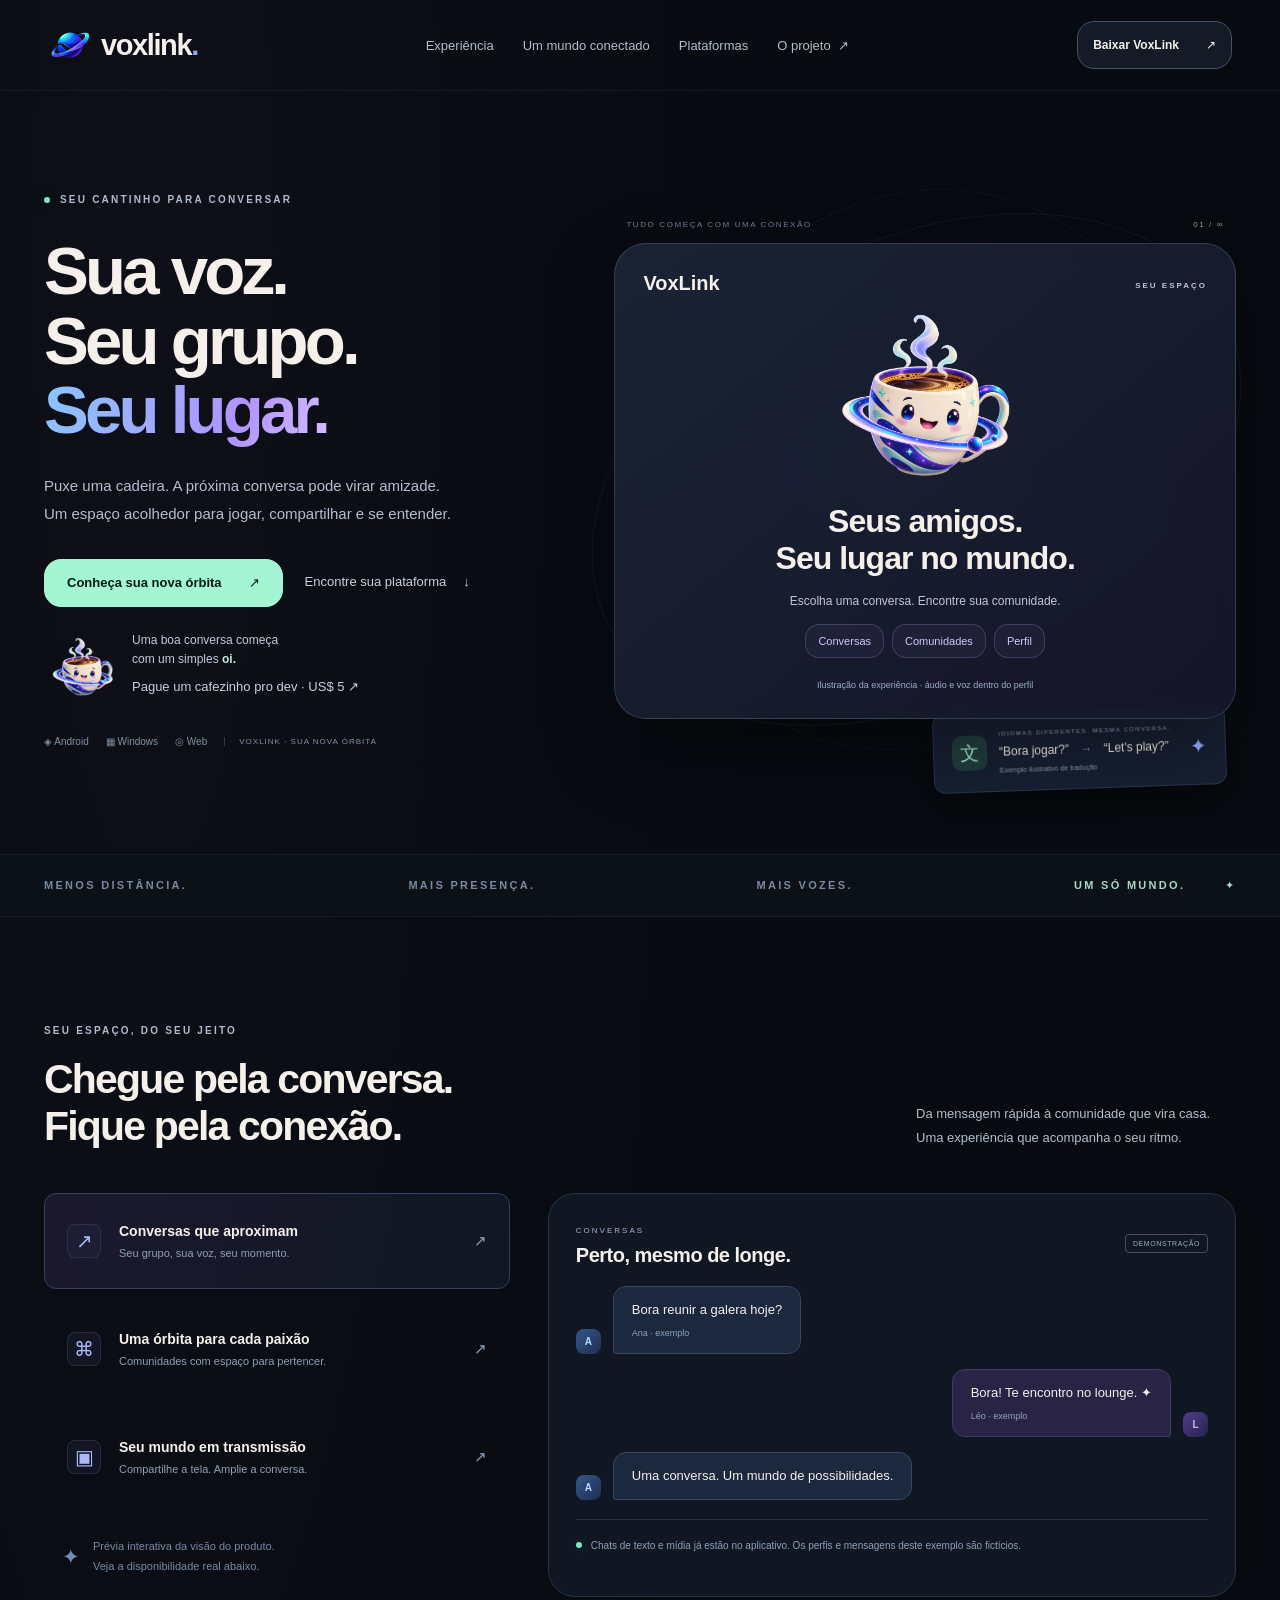
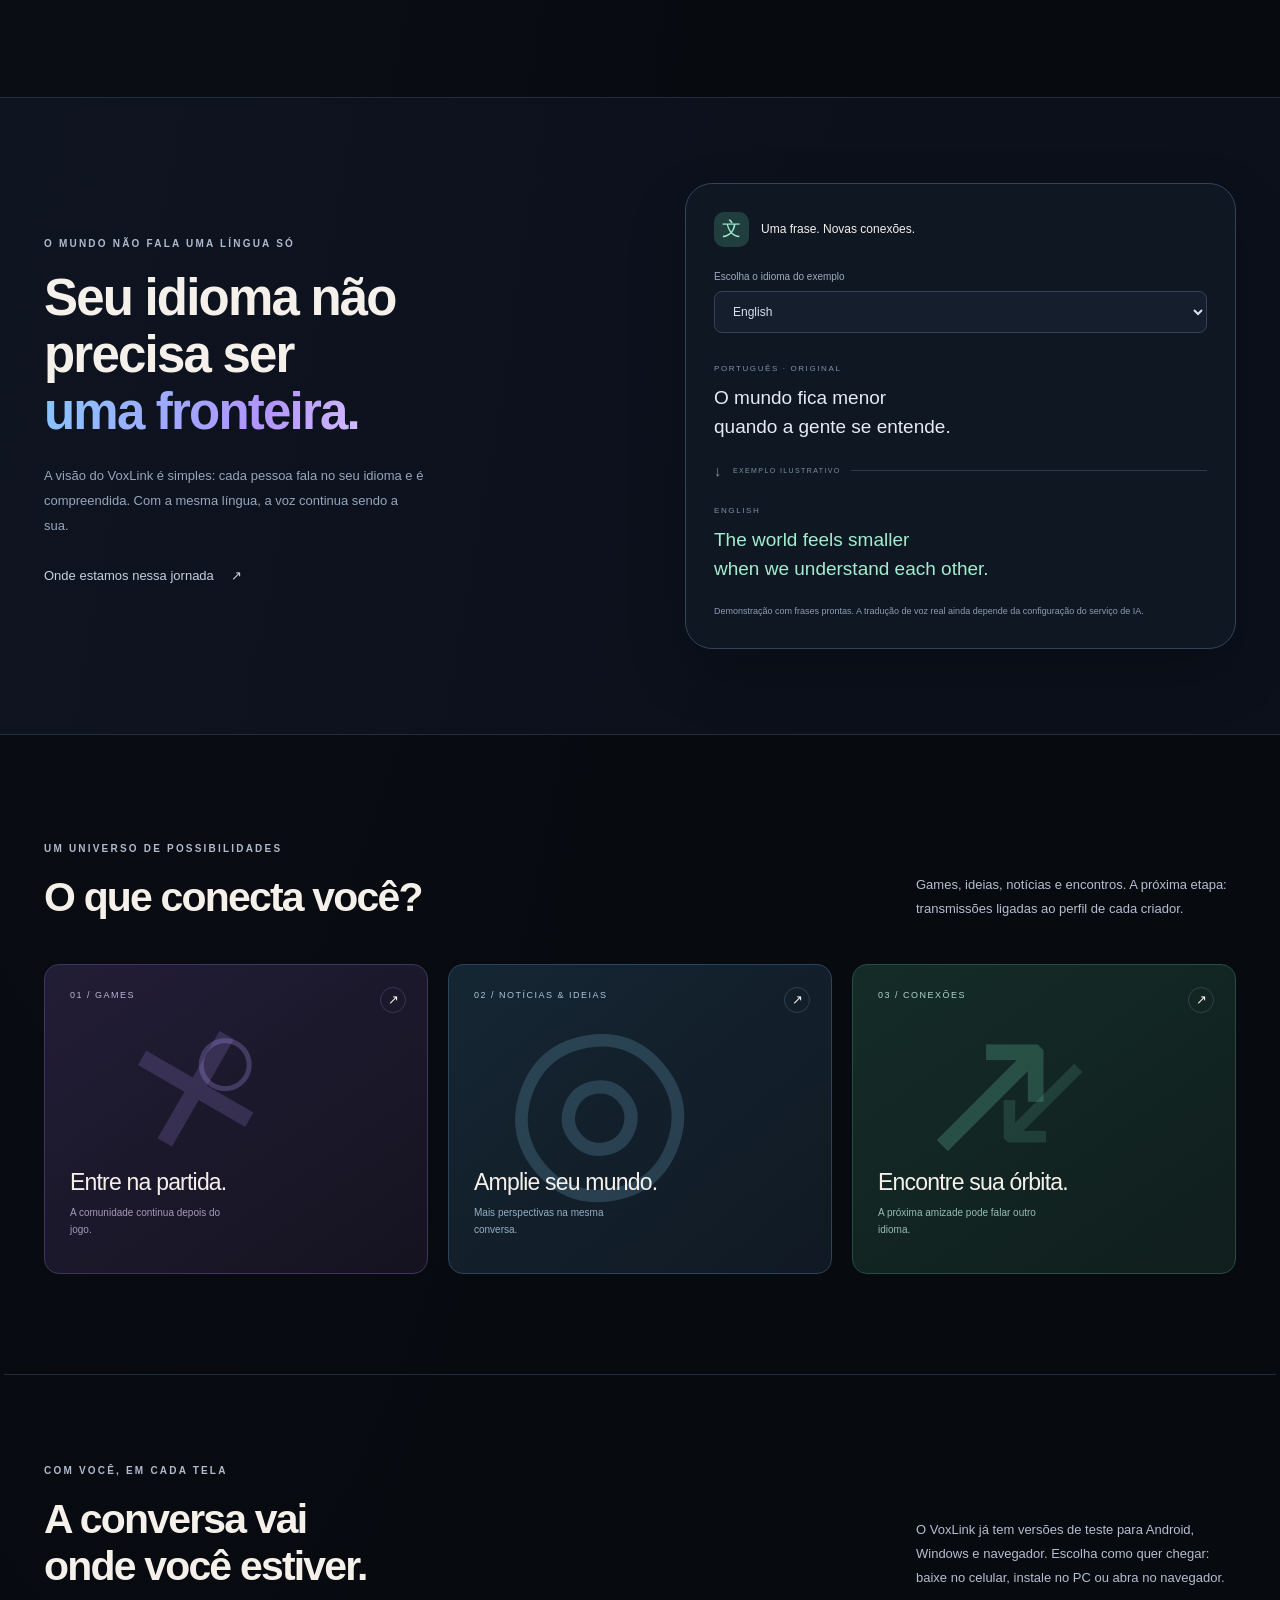
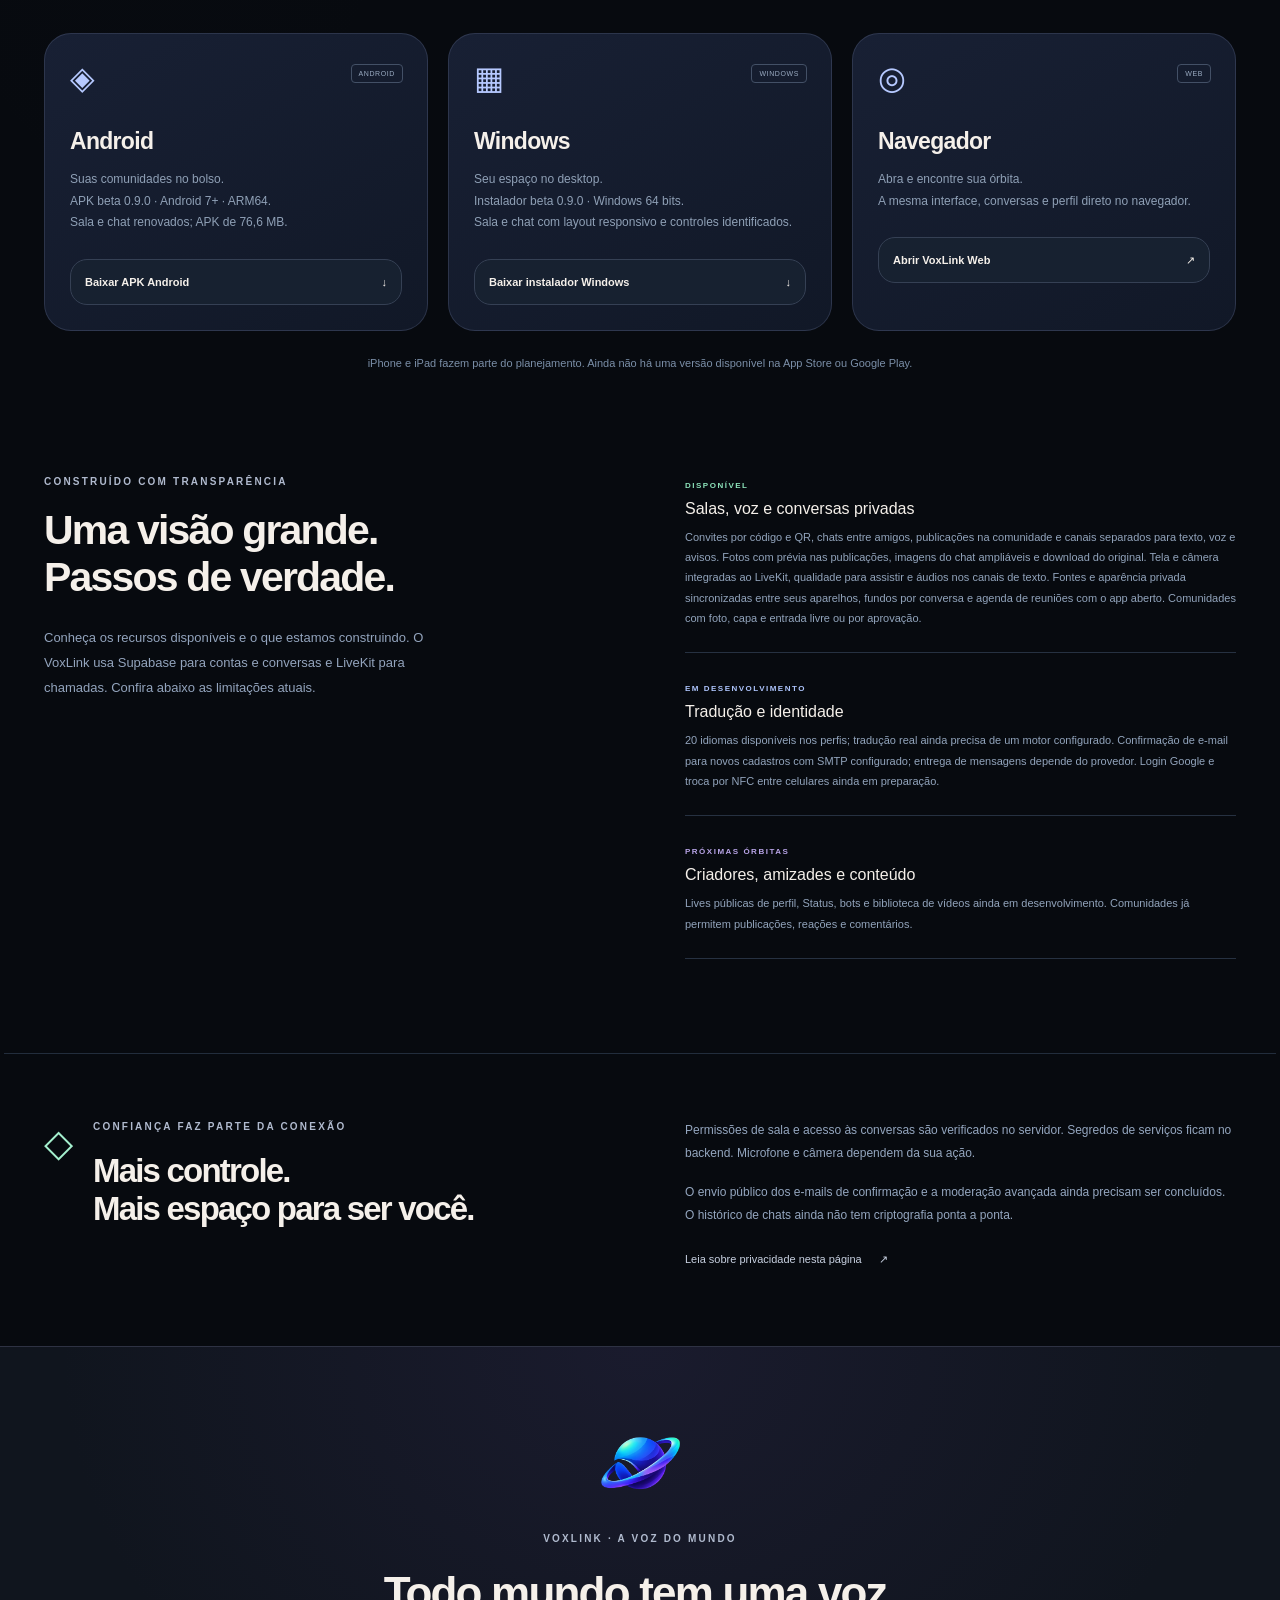
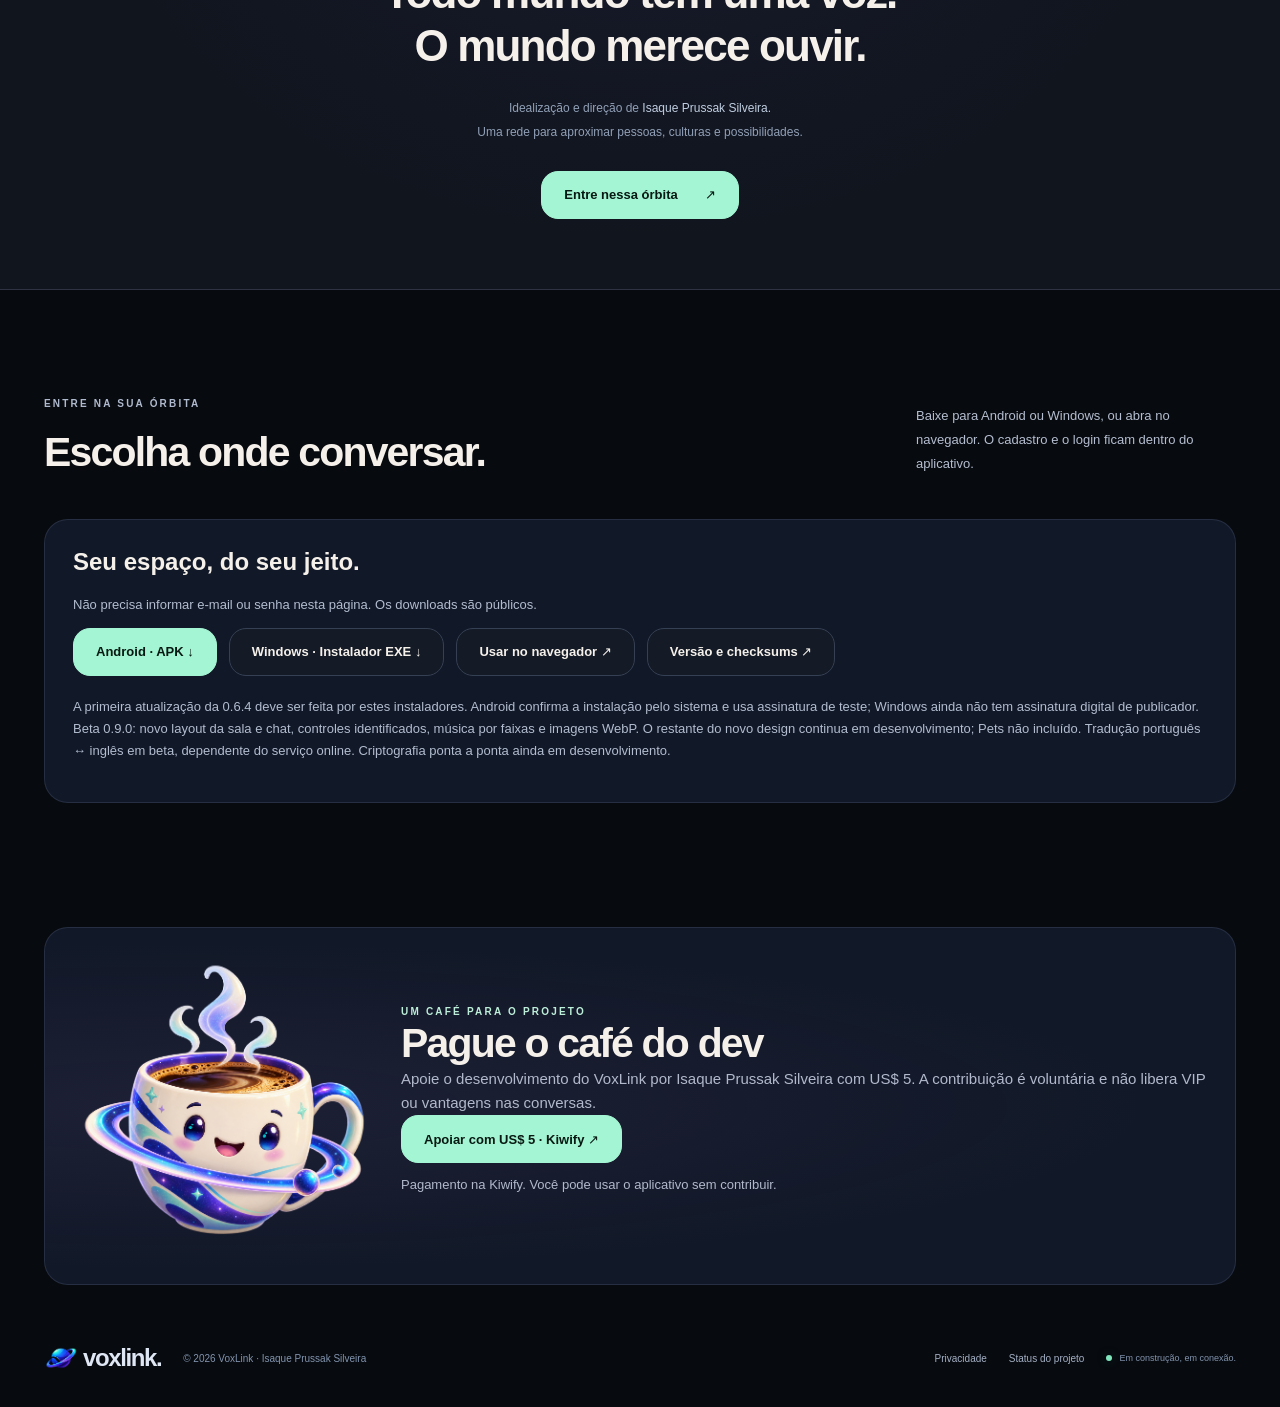
==== commit d1ad811d: "Publish VoxLink 0.9.0 beta downloads and verified WebP web bundle" ====
--- a/index.html
+++ b/index.html
@@ -1,472 +1,944 @@
-<!doctype html>
-
-
-
-<html lang="pt-BR">
-
-
-
-<head>
-
-
-
-  <meta charset="utf-8"><meta name="viewport" content="width=device-width, initial-scale=1">
-
-
-
-  <meta name="referrer" content="no-referrer">
-
-
-
-  <meta http-equiv="Content-Security-Policy" content="default-src 'none'; script-src 'self'; style-src 'self'; img-src 'self'; connect-src 'none'; base-uri 'none'; form-action 'self'; object-src 'none'; upgrade-insecure-requests">
-
-
-
-  <meta name="theme-color" content="#070A0F">
-
-
-
-  <meta name="description" content="VoxLink: a voz do mundo. Conheça o projeto de comunicação, comunidades e transmissões entre idiomas, idealizado por Isaque Prussak Silveira.">
-
-
-
-  <meta name="author" content="Isaque Prussak Silveira">
-
-
-
-  <meta property="og:title" content="VoxLink — A voz do mundo">
-
-
-
-  <meta property="og:description" content="Sua comunidade. Sua transmissão. Seu idioma. Conheça a próxima órbita do VoxLink.">
-
-
-
-  <meta property="og:type" content="website">
-
-
-
-  <link rel="icon" href="voxlink-saturn.png"><link rel="stylesheet" href="styles.css?v=0.7.0">
-
-
-
-  <title>VoxLink — A voz do mundo</title>
-
-
-
-</head>
-
-
-
-<body>
-
-
-
-  <a class="skip" href="#principal">Pular para o conteúdo</a>
-
-
-
-  <header class="site-header">
-
-
-
-    <a class="brand" href="#" aria-label="VoxLink, início"><img src="voxlink-saturn.png" alt="" width="44" height="44"><span>voxlink<span class="brand-dot">.</span></span></a>
-
-
-
-    <button class="menu-toggle icon-button" type="button" aria-label="Abrir menu" aria-expanded="false" aria-controls="nav">☰</button>
-
-
-
-    <nav id="nav" aria-label="Navegação principal"><a href="#experiencia">Experiência</a><a href="#mundo">Um mundo conectado</a><a href="#plataformas">Plataformas</a><a href="#projeto">O projeto <span>↗</span></a></nav>
-
-
-
-    <a class="button button-small header-cta" href="#plataformas">Baixar VoxLink <span>↗</span></a>
-
-
-
-  </header>
-
-
-
-  <main id="principal">
-
-
-
-    <section class="hero wrap">
-
-
-
-      <div class="hero-copy">
-
-
-
-        <div class="eyebrow"><span class="status-dot"></span> SEU CANTINHO PARA CONVERSAR</div>
-
-
-
-        <h1>Sua voz.<br>Seu grupo.<br><span class="gradient-text">Seu lugar.</span></h1>
-
-
-
-        <p class="hero-description">Puxe uma cadeira. A próxima conversa pode virar amizade.<br>Um espaço acolhedor para jogar, compartilhar e se entender.</p>
-
-
-
-        <div class="hero-actions"><a class="button primary" href="#experiencia">Conheça sua nova órbita <span>↗</span></a><a class="text-link" href="#plataformas">Encontre sua plataforma <span>↓</span></a></div>
-
-
-
-        <div class="friendly-note"><img src="coffee.png" alt="Xícara sorridente do VoxLink" width="76" height="64"><span>Uma boa conversa começa<br>com um simples <strong>oi.</strong><br><a class="text-link" href="https://pay.kiwify.com.br/hBdNmmc" target="_blank" rel="noopener noreferrer">Pague um cafezinho pro dev · US$ 5 ↗</a></span></div><div class="platform-line"><span>◈ Android</span><span>▦ Windows</span><span>◎ Web</span><span class="beta-label">VOXLINK · SUA NOVA ÓRBITA</span></div>
-
-
-
-      </div>
-
-
-
-      <div class="hero-visual" aria-label="Ilustração do conceito VoxLink, não é uma transmissão real">
-
-
-
-        <div class="orbit-line orbit-one"></div><div class="orbit-line orbit-two"></div>
-
-
-
-        <div class="visual-kicker">TUDO COMEÇA COM UMA CONEXÃO <span>01 / ∞</span></div>
-
-
-
-        <div class="welcome-preview">
-
-
-
-          <span class="preview-brand">VoxLink <small>SEU ESPAÇO</small></span>
-
-
-
-          <img src="coffee.png" alt="Cafezinho, companheiro do VoxLink" width="200" height="200">
-
-
-
-          <h2>Seus amigos.<br>Seu lugar no mundo.</h2>
-
-
-
-          <p>Escolha uma conversa. Encontre sua comunidade.</p>
-
-
-
-          <div class="preview-shortcuts"><span>Conversas</span><span>Comunidades</span><span>Perfil</span></div>
-
-
-
-          <span class="preview-note">Ilustração da experiência · áudio e voz dentro do perfil</span>
-
-
-
-        </div>
-
-
-
-        <div class="floating-translation"><span class="translation-icon">文</span><div><span>IDIOMAS DIFERENTES. MESMA CONVERSA.</span><strong>“Bora jogar?” <b>→</b> “Let's play?”</strong><small>Exemplo ilustrativo de tradução</small></div><span class="translation-spark">✦</span></div>
-
-
-
-      </div>
-
-
-
-    </section>
-
-
-
-    <div class="manifesto-strip"><div class="wrap"><span>MENOS DISTÂNCIA.</span><span>MAIS PRESENÇA.</span><span>MAIS VOZES.</span><span class="mint-text">UM SÓ MUNDO. <span>✦</span></span></div></div>
-
-
-
-
-
-
-
-    <section id="experiencia" class="experience wrap section-space">
-
-
-
-      <div class="section-heading"><div><span class="eyebrow">SEU ESPAÇO, DO SEU JEITO</span><h2>Chegue pela conversa.<br>Fique pela conexão.</h2></div><p>Da mensagem rápida à comunidade que vira casa. Uma experiência que acompanha o seu ritmo.</p></div>
-
-
-
-      <div class="experience-layout">
-
-
-
-        <div class="experience-tabs" role="tablist" aria-label="Experiências do VoxLink" aria-orientation="vertical">
-
-
-
-          <button class="experience-tab active" role="tab" id="tab-chat" aria-selected="true" aria-controls="experience-panel" data-view="chat"><span class="tab-icon">↗</span><span><strong>Conversas que aproximam</strong><small>Seu grupo, sua voz, seu momento.</small></span><span class="tab-arrow">↗</span></button>
-
-
-
-          <button class="experience-tab" role="tab" id="tab-community" aria-selected="false" aria-controls="experience-panel" data-view="community" tabindex="-1"><span class="tab-icon">⌘</span><span><strong>Uma órbita para cada paixão</strong><small>Comunidades com espaço para pertencer.</small></span><span class="tab-arrow">↗</span></button>
-
-
-
-          <button class="experience-tab" role="tab" id="tab-live" aria-selected="false" aria-controls="experience-panel" data-view="live" tabindex="-1"><span class="tab-icon">▣</span><span><strong>Seu mundo em transmissão</strong><small>Compartilhe a tela. Amplie a conversa.</small></span><span class="tab-arrow">↗</span></button>
-
-
-
-          <div class="experience-note"><span>✦</span><p>Prévia interativa da visão do produto.<br>Veja a disponibilidade real abaixo.</p></div>
-
-
-
-        </div>
-
-
-
-        <div class="experience-panel" id="experience-panel" role="tabpanel" aria-labelledby="tab-chat" tabindex="0">
-
-
-
-          <div class="panel-top"><div><span class="tiny-label" id="panel-kicker">CONVERSAS</span><h3 id="panel-title">Perto, mesmo de longe.</h3></div><span class="tag">DEMONSTRAÇÃO</span></div>
-
-
-
-          <div id="panel-visual" class="panel-visual"></div>
-
-
-
-          <div class="panel-footer"><span class="status-dot"></span><p id="panel-status"></p></div>
-
-
-
-        </div>
-
-
-
-      </div>
-
-
-
-    </section>
-
-
-
-
-
-
-
-    <section id="mundo" class="world-section">
-
-
-
-      <div class="wrap world-layout"><div><span class="eyebrow">O MUNDO NÃO FALA UMA LÍNGUA SÓ</span><h2>Seu idioma não<br>precisa ser<br><span class="gradient-text">uma fronteira.</span></h2><p>A visão do VoxLink é simples: cada pessoa fala no seu idioma e é compreendida. Com a mesma língua, a voz continua sendo a sua.</p><a class="text-link" href="#disponibilidade">Onde estamos nessa jornada <span>↗</span></a></div>
-
-
-
-        <div class="language-card"><div class="language-top"><span class="translation-icon">文</span><span>Uma frase. Novas conexões.</span></div><label for="language">Escolha o idioma do exemplo</label><select id="language"><option value="en">English</option><option value="es">Español</option><option value="ja">日本語</option><option value="pt">Português</option></select><div class="source-phrase"><span>PORTUGUÊS · ORIGINAL</span><p>O mundo fica menor<br>quando a gente se entende.</p></div><div class="language-divider"><span>↓</span><span>EXEMPLO ILUSTRATIVO</span></div><div class="target-phrase" aria-live="polite"><span id="target-label">ENGLISH</span><p id="target-text">The world feels smaller<br>when we understand each other.</p></div><p class="language-note">Demonstração com frases prontas. A tradução de voz real ainda depende da configuração do serviço de IA.</p></div>
-
-
-
-      </div>
-
-
-
-    </section>
-
-
-
-
-
-
-
-    <section class="wrap section-space channels-section"><div class="section-heading"><div><span class="eyebrow">UM UNIVERSO DE POSSIBILIDADES</span><h2>O que conecta você?</h2></div><p>Games, ideias, notícias e encontros. A próxima etapa: transmissões ligadas ao perfil de cada criador.</p></div><div class="channel-grid">
-
-
-
-      <button class="channel-card gaming" data-detail="games"><span class="channel-number">01 / GAMES</span><span class="channel-art" aria-hidden="true">✕<i>○</i></span><div><h3>Entre na partida.</h3><p>A comunidade continua depois do jogo.</p></div><span class="round-arrow">↗</span></button>
-
-
-
-      <button class="channel-card news" data-detail="news"><span class="channel-number">02 / NOTÍCIAS & IDEIAS</span><span class="channel-art" aria-hidden="true">◎</span><div><h3>Amplie seu mundo.</h3><p>Mais perspectivas na mesma conversa.</p></div><span class="round-arrow">↗</span></button>
-
-
-
-      <button class="channel-card connection" data-detail="world"><span class="channel-number">03 / CONEXÕES</span><span class="channel-art" aria-hidden="true">↗<i>↙</i></span><div><h3>Encontre sua órbita.</h3><p>A próxima amizade pode falar outro idioma.</p></div><span class="round-arrow">↗</span></button>
-
-
-
-    </div></section>
-
-
-
-
-
-
-
-    <section id="plataformas" class="wrap platforms-section section-space"><div class="section-heading"><div><span class="eyebrow">COM VOCÊ, EM CADA TELA</span><h2>A conversa vai<br>onde você estiver.</h2></div><p>O VoxLink já tem versões de teste para Android, Windows e navegador. Escolha como quer chegar: baixe no celular, instale no PC ou abra no navegador.</p></div><div class="platform-grid">
-
-
-
-      <article class="platform-card"><span class="platform-icon">◈</span><span class="tag">ANDROID</span><h3>Android</h3><p>Suas comunidades no bolso.<br>APK 0.7.0 · Android 7+ · ARM64.<br>Kawaiitech, fontes originais e foto/moldura ajustáveis dentro do perfil.</p><a class="button secondary" href="https://github.com/Blackfoxy0/voxlink-site/releases/download/v0.7.0/voxlink-android-arm64.apk" rel="noopener">Baixar APK Android <span>↓</span></a></article>
-
-
-
-      <article class="platform-card"><span class="platform-icon">▦</span><span class="tag" id="windows-badge">WINDOWS</span><h3>Windows</h3><p>Seu espaço no desktop.<br>Instalador 0.7.0 · Windows 64 bits.<br>Três cenas Kawaiitech, oito molduras e fontes originais com personalização em prévia.</p><a class="button secondary" href="https://github.com/Blackfoxy0/voxlink-site/releases/download/v0.7.0/voxlink-windows-setup.exe" rel="noopener">Baixar instalador Windows <span>↓</span></a></article>
-
-
-
-      <article class="platform-card"><span class="platform-icon">◎</span><span class="tag">WEB</span><h3>Navegador</h3><p>Abra e encontre sua órbita.<br>A mesma interface, conversas e perfil direto no navegador.</p><a class="button secondary" href="app/">Abrir VoxLink Web <span>↗</span></a></article>
-
-
-
-    </div><p class="platform-footnote">iPhone e iPad fazem parte do planejamento. Ainda não há uma versão disponível na App Store ou Google Play.</p></section>
-
-
-
-
-
-
-
-    <section id="disponibilidade" class="wrap progress-section"><div class="progress-intro"><span class="eyebrow">CONSTRUÍDO COM TRANSPARÊNCIA</span><h2>Uma visão grande.<br>Passos de verdade.</h2><p>Conheça os recursos disponíveis e o que estamos construindo. O VoxLink usa Supabase para contas e conversas e LiveKit para chamadas. Confira abaixo as limitações atuais.</p></div><div class="progress-list"><article><span class="progress-state available">DISPONÍVEL</span><h3>Salas, voz e conversas privadas</h3><p>Convites por código e QR, chats entre amigos, publicações na comunidade e canais separados para texto, voz e avisos. Fotos com prévia nas publicações, imagens do chat ampliáveis e download do original. Tela e câmera integradas ao LiveKit, qualidade para assistir e áudios nos canais de texto. Fontes e aparência privada sincronizadas entre seus aparelhos, fundos por conversa e agenda de reuniões com o app aberto. Comunidades com foto, capa e entrada livre ou por aprovação.</p></article><article><span class="progress-state preparing">EM DESENVOLVIMENTO</span><h3>Tradução e identidade</h3><p>20 idiomas disponíveis nos perfis; tradução real ainda precisa de um motor configurado. Confirmação de e-mail para novos cadastros com SMTP configurado; entrega de mensagens depende do provedor. Login Google e troca por NFC entre celulares ainda em preparação.</p></article><article><span class="progress-state planned">PRÓXIMAS ÓRBITAS</span><h3>Criadores, amizades e conteúdo</h3><p>Lives públicas de perfil, Status, bots e biblioteca de vídeos ainda em desenvolvimento. Comunidades já permitem publicações, reações e comentários.</p></article></div></section>
-
-
-
-
-
-
-
-    <section class="wrap trust-section section-space"><div class="trust-heading"><span class="shield" aria-hidden="true">◇</span><div><span class="eyebrow">CONFIANÇA FAZ PARTE DA CONEXÃO</span><h2>Mais controle.<br>Mais espaço para ser você.</h2></div></div><div class="trust-copy"><p>Permissões de sala e acesso às conversas são verificados no servidor. Segredos de serviços ficam no backend. Microfone e câmera dependem da sua ação.</p><p>O envio público dos e-mails de confirmação e a moderação avançada ainda precisam ser concluídos. O histórico de chats ainda não tem criptografia ponta a ponta.</p><button class="text-link" data-detail="privacy">Leia sobre privacidade nesta página <span>↗</span></button></div></section>
-
-
-
-
-
-
-
-    <section id="projeto" class="project-section"><div class="wrap"><img src="voxlink-saturn.png" alt="" width="92" height="92"><span class="eyebrow">VOXLINK · A VOZ DO MUNDO</span><h2>Todo mundo tem uma voz.<br>O mundo merece ouvir.</h2><p>Idealização e direção de <strong>Isaque Prussak Silveira.</strong><br>Uma rede para aproximar pessoas, culturas e possibilidades.</p><a class="button primary" href="#experiencia">Entre nessa órbita <span>↗</span></a></div></section>
-
-
-
-<section id="downloads" class="wrap section-space">
-
-
-
-  <div class="section-heading"><div><span class="eyebrow">ENTRE NA SUA ÓRBITA</span>
-
-
-
-    <h2>Escolha onde conversar.</h2></div><p>Baixe para Android ou Windows, ou abra no navegador. O cadastro e o login ficam dentro do aplicativo.</p></div>
-
-
-
-  <div class="account-card download-card"><h3>Seu espaço, do seu jeito.</h3>
-
-
-
-    <p class="account-note">Não precisa informar e-mail ou senha nesta página. Os downloads são públicos.</p>
-
-
-
-    <div class="account-modes">
-
-
-
-      <a class="button primary" href="https://github.com/Blackfoxy0/voxlink-site/releases/download/v0.7.0/voxlink-android-arm64.apk" rel="noopener">Android · APK ↓</a>
-
-
-
-      <a class="button secondary" href="https://github.com/Blackfoxy0/voxlink-site/releases/download/v0.7.0/voxlink-windows-setup.exe" rel="noopener">Windows · Instalador EXE ↓</a>
-
-
-
-      <a class="button secondary" href="app/">Usar no navegador ↗</a>
-
-
-
-      <a class="button secondary" href="https://github.com/Blackfoxy0/voxlink-site/releases/tag/v0.7.0" rel="noopener">Versão e checksums ↗</a>
-
-
-
-    </div>
-
-
-
-    <p class="account-note">A primeira atualização da 0.6.4 deve ser feita por estes instaladores. Android confirma a instalação pelo sistema e usa assinatura de teste; Windows ainda não tem assinatura digital de publicador. Nova versão incremental 0.7.0: Kawaiitech: três banners com temas opcionais próprios, oito molduras, três adornos e duas fontes originais. Foto e moldura móveis, posição do painel, personalizador e autenticação corrigidos. Outras coleções e recursos seguem em desenvolvimento. Tradução português ↔ inglês em beta, dependente do serviço online. Criptografia ponta a ponta ainda em desenvolvimento.</p>
-
-
-
-  </div>
-
-
-
-</section>
-
-
-
-    <section class="wrap section" id="apoio" aria-labelledby="coffee-title">
-
-
-
-      <div class="account-card coffee-support">
-
-
-
-        <img src="coffee.png" alt="Xícara sorridente com anel de Saturno, Pague o café do dev, VoxLink" width="300" height="250" loading="lazy">
-
-
-
-        <div><span class="eyebrow">UM CAFÉ PARA O PROJETO</span><h2 id="coffee-title">Pague o café do dev</h2>
-
-
-
-        <p>Apoie o desenvolvimento do VoxLink por Isaque Prussak Silveira com US$ 5. A contribuição é voluntária e não libera VIP ou vantagens nas conversas.</p>
-
-
-
-        <a class="button primary" href="https://pay.kiwify.com.br/hBdNmmc" target="_blank" rel="noopener noreferrer">Apoiar com US$ 5 · Kiwify ↗</a>
-
-
-
-        <p class="account-note">Pagamento na Kiwify. Você pode usar o aplicativo sem contribuir.</p></div>
-
-
-
-      </div>
-
-
-
-    </section>
-
-
-
-  </main>
-
-
-
-  <footer class="wrap"><a class="brand" href="#"><img src="voxlink-saturn.png" alt="" width="34" height="34"><span>voxlink.</span></a><p>© 2026 VoxLink · Isaque Prussak Silveira</p><button class="footer-link" data-detail="privacy">Privacidade</button><a class="footer-link" href="#disponibilidade">Status do projeto</a><span class="footer-status"><i class="status-dot"></i> Em construção, em conexão.</span></footer>
-
-
-
-  <dialog id="detail-dialog" aria-labelledby="dialog-title"><button class="dialog-close icon-button" aria-label="Fechar janela">×</button><span class="eyebrow" id="dialog-kicker">VOXLINK</span><h2 id="dialog-title"></h2><div id="dialog-body"></div><button class="button primary dialog-done">Entendi</button></dialog>
-
-
-
-  <script src="script.js?v=0.7.0" defer></script>
-
-
-
-</body>
-
-
-
-</html>
-
-
-
-
-
-
-
+<!doctype html>
+
+
+
+
+
+
+
+<html lang="pt-BR">
+
+
+
+
+
+
+
+<head>
+
+
+
+
+
+
+
+  <meta charset="utf-8"><meta name="viewport" content="width=device-width, initial-scale=1">
+
+
+
+
+
+
+
+  <meta name="referrer" content="no-referrer">
+
+
+
+
+
+
+
+  <meta http-equiv="Content-Security-Policy" content="default-src 'none'; script-src 'self'; style-src 'self'; img-src 'self'; connect-src 'none'; base-uri 'none'; form-action 'self'; object-src 'none'; upgrade-insecure-requests">
+
+
+
+
+
+
+
+  <meta name="theme-color" content="#070A0F">
+
+
+
+
+
+
+
+  <meta name="description" content="VoxLink: a voz do mundo. Conheça o projeto de comunicação, comunidades e transmissões entre idiomas, idealizado por Isaque Prussak Silveira.">
+
+
+
+
+
+
+
+  <meta name="author" content="Isaque Prussak Silveira">
+
+
+
+
+
+
+
+  <meta property="og:title" content="VoxLink — A voz do mundo">
+
+
+
+
+
+
+
+  <meta property="og:description" content="Sua comunidade. Sua transmissão. Seu idioma. Conheça a próxima órbita do VoxLink.">
+
+
+
+
+
+
+
+  <meta property="og:type" content="website">
+
+
+
+
+
+
+
+  <link rel="icon" href="voxlink-saturn.png"><link rel="stylesheet" href="styles.css?v=0.9.0">
+
+
+
+
+
+
+
+  <title>VoxLink — A voz do mundo</title>
+
+
+
+
+
+
+
+</head>
+
+
+
+
+
+
+
+<body>
+
+
+
+
+
+
+
+  <a class="skip" href="#principal">Pular para o conteúdo</a>
+
+
+
+
+
+
+
+  <header class="site-header">
+
+
+
+
+
+
+
+    <a class="brand" href="#" aria-label="VoxLink, início"><img src="voxlink-saturn.png" alt="" width="44" height="44"><span>voxlink<span class="brand-dot">.</span></span></a>
+
+
+
+
+
+
+
+    <button class="menu-toggle icon-button" type="button" aria-label="Abrir menu" aria-expanded="false" aria-controls="nav">☰</button>
+
+
+
+
+
+
+
+    <nav id="nav" aria-label="Navegação principal"><a href="#experiencia">Experiência</a><a href="#mundo">Um mundo conectado</a><a href="#plataformas">Plataformas</a><a href="#projeto">O projeto <span>↗</span></a></nav>
+
+
+
+
+
+
+
+    <a class="button button-small header-cta" href="#plataformas">Baixar VoxLink <span>↗</span></a>
+
+
+
+
+
+
+
+  </header>
+
+
+
+
+
+
+
+  <main id="principal">
+
+
+
+
+
+
+
+    <section class="hero wrap">
+
+
+
+
+
+
+
+      <div class="hero-copy">
+
+
+
+
+
+
+
+        <div class="eyebrow"><span class="status-dot"></span> SEU CANTINHO PARA CONVERSAR</div>
+
+
+
+
+
+
+
+        <h1>Sua voz.<br>Seu grupo.<br><span class="gradient-text">Seu lugar.</span></h1>
+
+
+
+
+
+
+
+        <p class="hero-description">Puxe uma cadeira. A próxima conversa pode virar amizade.<br>Um espaço acolhedor para jogar, compartilhar e se entender.</p>
+
+
+
+
+
+
+
+        <div class="hero-actions"><a class="button primary" href="#experiencia">Conheça sua nova órbita <span>↗</span></a><a class="text-link" href="#plataformas">Encontre sua plataforma <span>↓</span></a></div>
+
+
+
+
+
+
+
+        <div class="friendly-note"><img src="coffee.png" alt="Xícara sorridente do VoxLink" width="76" height="64"><span>Uma boa conversa começa<br>com um simples <strong>oi.</strong><br><a class="text-link" href="https://pay.kiwify.com.br/hBdNmmc" target="_blank" rel="noopener noreferrer">Pague um cafezinho pro dev · US$ 5 ↗</a></span></div><div class="platform-line"><span>◈ Android</span><span>▦ Windows</span><span>◎ Web</span><span class="beta-label">VOXLINK · SUA NOVA ÓRBITA</span></div>
+
+
+
+
+
+
+
+      </div>
+
+
+
+
+
+
+
+      <div class="hero-visual" aria-label="Ilustração do conceito VoxLink, não é uma transmissão real">
+
+
+
+
+
+
+
+        <div class="orbit-line orbit-one"></div><div class="orbit-line orbit-two"></div>
+
+
+
+
+
+
+
+        <div class="visual-kicker">TUDO COMEÇA COM UMA CONEXÃO <span>01 / ∞</span></div>
+
+
+
+
+
+
+
+        <div class="welcome-preview">
+
+
+
+
+
+
+
+          <span class="preview-brand">VoxLink <small>SEU ESPAÇO</small></span>
+
+
+
+
+
+
+
+          <img src="coffee.png" alt="Cafezinho, companheiro do VoxLink" width="200" height="200">
+
+
+
+
+
+
+
+          <h2>Seus amigos.<br>Seu lugar no mundo.</h2>
+
+
+
+
+
+
+
+          <p>Escolha uma conversa. Encontre sua comunidade.</p>
+
+
+
+
+
+
+
+          <div class="preview-shortcuts"><span>Conversas</span><span>Comunidades</span><span>Perfil</span></div>
+
+
+
+
+
+
+
+          <span class="preview-note">Ilustração da experiência · áudio e voz dentro do perfil</span>
+
+
+
+
+
+
+
+        </div>
+
+
+
+
+
+
+
+        <div class="floating-translation"><span class="translation-icon">文</span><div><span>IDIOMAS DIFERENTES. MESMA CONVERSA.</span><strong>“Bora jogar?” <b>→</b> “Let's play?”</strong><small>Exemplo ilustrativo de tradução</small></div><span class="translation-spark">✦</span></div>
+
+
+
+
+
+
+
+      </div>
+
+
+
+
+
+
+
+    </section>
+
+
+
+
+
+
+
+    <div class="manifesto-strip"><div class="wrap"><span>MENOS DISTÂNCIA.</span><span>MAIS PRESENÇA.</span><span>MAIS VOZES.</span><span class="mint-text">UM SÓ MUNDO. <span>✦</span></span></div></div>
+
+
+
+
+
+
+
+
+
+
+
+
+
+
+
+    <section id="experiencia" class="experience wrap section-space">
+
+
+
+
+
+
+
+      <div class="section-heading"><div><span class="eyebrow">SEU ESPAÇO, DO SEU JEITO</span><h2>Chegue pela conversa.<br>Fique pela conexão.</h2></div><p>Da mensagem rápida à comunidade que vira casa. Uma experiência que acompanha o seu ritmo.</p></div>
+
+
+
+
+
+
+
+      <div class="experience-layout">
+
+
+
+
+
+
+
+        <div class="experience-tabs" role="tablist" aria-label="Experiências do VoxLink" aria-orientation="vertical">
+
+
+
+
+
+
+
+          <button class="experience-tab active" role="tab" id="tab-chat" aria-selected="true" aria-controls="experience-panel" data-view="chat"><span class="tab-icon">↗</span><span><strong>Conversas que aproximam</strong><small>Seu grupo, sua voz, seu momento.</small></span><span class="tab-arrow">↗</span></button>
+
+
+
+
+
+
+
+          <button class="experience-tab" role="tab" id="tab-community" aria-selected="false" aria-controls="experience-panel" data-view="community" tabindex="-1"><span class="tab-icon">⌘</span><span><strong>Uma órbita para cada paixão</strong><small>Comunidades com espaço para pertencer.</small></span><span class="tab-arrow">↗</span></button>
+
+
+
+
+
+
+
+          <button class="experience-tab" role="tab" id="tab-live" aria-selected="false" aria-controls="experience-panel" data-view="live" tabindex="-1"><span class="tab-icon">▣</span><span><strong>Seu mundo em transmissão</strong><small>Compartilhe a tela. Amplie a conversa.</small></span><span class="tab-arrow">↗</span></button>
+
+
+
+
+
+
+
+          <div class="experience-note"><span>✦</span><p>Prévia interativa da visão do produto.<br>Veja a disponibilidade real abaixo.</p></div>
+
+
+
+
+
+
+
+        </div>
+
+
+
+
+
+
+
+        <div class="experience-panel" id="experience-panel" role="tabpanel" aria-labelledby="tab-chat" tabindex="0">
+
+
+
+
+
+
+
+          <div class="panel-top"><div><span class="tiny-label" id="panel-kicker">CONVERSAS</span><h3 id="panel-title">Perto, mesmo de longe.</h3></div><span class="tag">DEMONSTRAÇÃO</span></div>
+
+
+
+
+
+
+
+          <div id="panel-visual" class="panel-visual"></div>
+
+
+
+
+
+
+
+          <div class="panel-footer"><span class="status-dot"></span><p id="panel-status"></p></div>
+
+
+
+
+
+
+
+        </div>
+
+
+
+
+
+
+
+      </div>
+
+
+
+
+
+
+
+    </section>
+
+
+
+
+
+
+
+
+
+
+
+
+
+
+
+    <section id="mundo" class="world-section">
+
+
+
+
+
+
+
+      <div class="wrap world-layout"><div><span class="eyebrow">O MUNDO NÃO FALA UMA LÍNGUA SÓ</span><h2>Seu idioma não<br>precisa ser<br><span class="gradient-text">uma fronteira.</span></h2><p>A visão do VoxLink é simples: cada pessoa fala no seu idioma e é compreendida. Com a mesma língua, a voz continua sendo a sua.</p><a class="text-link" href="#disponibilidade">Onde estamos nessa jornada <span>↗</span></a></div>
+
+
+
+
+
+
+
+        <div class="language-card"><div class="language-top"><span class="translation-icon">文</span><span>Uma frase. Novas conexões.</span></div><label for="language">Escolha o idioma do exemplo</label><select id="language"><option value="en">English</option><option value="es">Español</option><option value="ja">日本語</option><option value="pt">Português</option></select><div class="source-phrase"><span>PORTUGUÊS · ORIGINAL</span><p>O mundo fica menor<br>quando a gente se entende.</p></div><div class="language-divider"><span>↓</span><span>EXEMPLO ILUSTRATIVO</span></div><div class="target-phrase" aria-live="polite"><span id="target-label">ENGLISH</span><p id="target-text">The world feels smaller<br>when we understand each other.</p></div><p class="language-note">Demonstração com frases prontas. A tradução de voz real ainda depende da configuração do serviço de IA.</p></div>
+
+
+
+
+
+
+
+      </div>
+
+
+
+
+
+
+
+    </section>
+
+
+
+
+
+
+
+
+
+
+
+
+
+
+
+    <section class="wrap section-space channels-section"><div class="section-heading"><div><span class="eyebrow">UM UNIVERSO DE POSSIBILIDADES</span><h2>O que conecta você?</h2></div><p>Games, ideias, notícias e encontros. A próxima etapa: transmissões ligadas ao perfil de cada criador.</p></div><div class="channel-grid">
+
+
+
+
+
+
+
+      <button class="channel-card gaming" data-detail="games"><span class="channel-number">01 / GAMES</span><span class="channel-art" aria-hidden="true">✕<i>○</i></span><div><h3>Entre na partida.</h3><p>A comunidade continua depois do jogo.</p></div><span class="round-arrow">↗</span></button>
+
+
+
+
+
+
+
+      <button class="channel-card news" data-detail="news"><span class="channel-number">02 / NOTÍCIAS & IDEIAS</span><span class="channel-art" aria-hidden="true">◎</span><div><h3>Amplie seu mundo.</h3><p>Mais perspectivas na mesma conversa.</p></div><span class="round-arrow">↗</span></button>
+
+
+
+
+
+
+
+      <button class="channel-card connection" data-detail="world"><span class="channel-number">03 / CONEXÕES</span><span class="channel-art" aria-hidden="true">↗<i>↙</i></span><div><h3>Encontre sua órbita.</h3><p>A próxima amizade pode falar outro idioma.</p></div><span class="round-arrow">↗</span></button>
+
+
+
+
+
+
+
+    </div></section>
+
+
+
+
+
+
+
+
+
+
+
+
+
+
+
+    <section id="plataformas" class="wrap platforms-section section-space"><div class="section-heading"><div><span class="eyebrow">COM VOCÊ, EM CADA TELA</span><h2>A conversa vai<br>onde você estiver.</h2></div><p>O VoxLink já tem versões de teste para Android, Windows e navegador. Escolha como quer chegar: baixe no celular, instale no PC ou abra no navegador.</p></div><div class="platform-grid">
+
+
+
+
+
+
+
+      <article class="platform-card"><span class="platform-icon">◈</span><span class="tag">ANDROID</span><h3>Android</h3><p>Suas comunidades no bolso.<br>APK beta 0.9.0 · Android 7+ · ARM64.<br>Sala e chat renovados; APK de 76,6 MB.</p><a class="button secondary" href="https://github.com/Blackfoxy0/voxlink-site/releases/download/v0.9.0/voxlink-android-arm64.apk" rel="noopener">Baixar APK Android <span>↓</span></a></article>
+
+
+
+
+
+
+
+      <article class="platform-card"><span class="platform-icon">▦</span><span class="tag" id="windows-badge">WINDOWS</span><h3>Windows</h3><p>Seu espaço no desktop.<br>Instalador beta 0.9.0 · Windows 64 bits.<br>Sala e chat com layout responsivo e controles identificados.</p><a class="button secondary" href="https://github.com/Blackfoxy0/voxlink-site/releases/download/v0.9.0/voxlink-windows-setup.exe" rel="noopener">Baixar instalador Windows <span>↓</span></a></article>
+
+
+
+
+
+
+
+      <article class="platform-card"><span class="platform-icon">◎</span><span class="tag">WEB</span><h3>Navegador</h3><p>Abra e encontre sua órbita.<br>A mesma interface, conversas e perfil direto no navegador.</p><a class="button secondary" href="app/">Abrir VoxLink Web <span>↗</span></a></article>
+
+
+
+
+
+
+
+    </div><p class="platform-footnote">iPhone e iPad fazem parte do planejamento. Ainda não há uma versão disponível na App Store ou Google Play.</p></section>
+
+
+
+
+
+
+
+
+
+
+
+
+
+
+
+    <section id="disponibilidade" class="wrap progress-section"><div class="progress-intro"><span class="eyebrow">CONSTRUÍDO COM TRANSPARÊNCIA</span><h2>Uma visão grande.<br>Passos de verdade.</h2><p>Conheça os recursos disponíveis e o que estamos construindo. O VoxLink usa Supabase para contas e conversas e LiveKit para chamadas. Confira abaixo as limitações atuais.</p></div><div class="progress-list"><article><span class="progress-state available">DISPONÍVEL</span><h3>Salas, voz e conversas privadas</h3><p>Convites por código e QR, chats entre amigos, publicações na comunidade e canais separados para texto, voz e avisos. Fotos com prévia nas publicações, imagens do chat ampliáveis e download do original. Tela e câmera integradas ao LiveKit, qualidade para assistir e áudios nos canais de texto. Fontes e aparência privada sincronizadas entre seus aparelhos, fundos por conversa e agenda de reuniões com o app aberto. Comunidades com foto, capa e entrada livre ou por aprovação.</p></article><article><span class="progress-state preparing">EM DESENVOLVIMENTO</span><h3>Tradução e identidade</h3><p>20 idiomas disponíveis nos perfis; tradução real ainda precisa de um motor configurado. Confirmação de e-mail para novos cadastros com SMTP configurado; entrega de mensagens depende do provedor. Login Google e troca por NFC entre celulares ainda em preparação.</p></article><article><span class="progress-state planned">PRÓXIMAS ÓRBITAS</span><h3>Criadores, amizades e conteúdo</h3><p>Lives públicas de perfil, Status, bots e biblioteca de vídeos ainda em desenvolvimento. Comunidades já permitem publicações, reações e comentários.</p></article></div></section>
+
+
+
+
+
+
+
+
+
+
+
+
+
+
+
+    <section class="wrap trust-section section-space"><div class="trust-heading"><span class="shield" aria-hidden="true">◇</span><div><span class="eyebrow">CONFIANÇA FAZ PARTE DA CONEXÃO</span><h2>Mais controle.<br>Mais espaço para ser você.</h2></div></div><div class="trust-copy"><p>Permissões de sala e acesso às conversas são verificados no servidor. Segredos de serviços ficam no backend. Microfone e câmera dependem da sua ação.</p><p>O envio público dos e-mails de confirmação e a moderação avançada ainda precisam ser concluídos. O histórico de chats ainda não tem criptografia ponta a ponta.</p><button class="text-link" data-detail="privacy">Leia sobre privacidade nesta página <span>↗</span></button></div></section>
+
+
+
+
+
+
+
+
+
+
+
+
+
+
+
+    <section id="projeto" class="project-section"><div class="wrap"><img src="voxlink-saturn.png" alt="" width="92" height="92"><span class="eyebrow">VOXLINK · A VOZ DO MUNDO</span><h2>Todo mundo tem uma voz.<br>O mundo merece ouvir.</h2><p>Idealização e direção de <strong>Isaque Prussak Silveira.</strong><br>Uma rede para aproximar pessoas, culturas e possibilidades.</p><a class="button primary" href="#experiencia">Entre nessa órbita <span>↗</span></a></div></section>
+
+
+
+
+
+
+
+<section id="downloads" class="wrap section-space">
+
+
+
+
+
+
+
+  <div class="section-heading"><div><span class="eyebrow">ENTRE NA SUA ÓRBITA</span>
+
+
+
+
+
+
+
+    <h2>Escolha onde conversar.</h2></div><p>Baixe para Android ou Windows, ou abra no navegador. O cadastro e o login ficam dentro do aplicativo.</p></div>
+
+
+
+
+
+
+
+  <div class="account-card download-card"><h3>Seu espaço, do seu jeito.</h3>
+
+
+
+
+
+
+
+    <p class="account-note">Não precisa informar e-mail ou senha nesta página. Os downloads são públicos.</p>
+
+
+
+
+
+
+
+    <div class="account-modes">
+
+
+
+
+
+
+
+      <a class="button primary" href="https://github.com/Blackfoxy0/voxlink-site/releases/download/v0.9.0/voxlink-android-arm64.apk" rel="noopener">Android · APK ↓</a>
+
+
+
+
+
+
+
+      <a class="button secondary" href="https://github.com/Blackfoxy0/voxlink-site/releases/download/v0.9.0/voxlink-windows-setup.exe" rel="noopener">Windows · Instalador EXE ↓</a>
+
+
+
+
+
+
+
+      <a class="button secondary" href="app/">Usar no navegador ↗</a>
+
+
+
+
+
+
+
+      <a class="button secondary" href="https://github.com/Blackfoxy0/voxlink-site/releases/tag/v0.9.0" rel="noopener">Versão e checksums ↗</a>
+
+
+
+
+
+
+
+    </div>
+
+
+
+
+
+
+
+    <p class="account-note">A primeira atualização da 0.6.4 deve ser feita por estes instaladores. Android confirma a instalação pelo sistema e usa assinatura de teste; Windows ainda não tem assinatura digital de publicador. Beta 0.9.0: novo layout da sala e chat, controles identificados, música por faixas e imagens WebP. O restante do novo design continua em desenvolvimento; Pets não incluído. Tradução português ↔ inglês em beta, dependente do serviço online. Criptografia ponta a ponta ainda em desenvolvimento.</p>
+
+
+
+
+
+
+
+  </div>
+
+
+
+
+
+
+
+</section>
+
+
+
+
+
+
+
+    <section class="wrap section" id="apoio" aria-labelledby="coffee-title">
+
+
+
+
+
+
+
+      <div class="account-card coffee-support">
+
+
+
+
+
+
+
+        <img src="coffee.png" alt="Xícara sorridente com anel de Saturno, Pague o café do dev, VoxLink" width="300" height="250" loading="lazy">
+
+
+
+
+
+
+
+        <div><span class="eyebrow">UM CAFÉ PARA O PROJETO</span><h2 id="coffee-title">Pague o café do dev</h2>
+
+
+
+
+
+
+
+        <p>Apoie o desenvolvimento do VoxLink por Isaque Prussak Silveira com US$ 5. A contribuição é voluntária e não libera VIP ou vantagens nas conversas.</p>
+
+
+
+
+
+
+
+        <a class="button primary" href="https://pay.kiwify.com.br/hBdNmmc" target="_blank" rel="noopener noreferrer">Apoiar com US$ 5 · Kiwify ↗</a>
+
+
+
+
+
+
+
+        <p class="account-note">Pagamento na Kiwify. Você pode usar o aplicativo sem contribuir.</p></div>
+
+
+
+
+
+
+
+      </div>
+
+
+
+
+
+
+
+    </section>
+
+
+
+
+
+
+
+  </main>
+
+
+
+
+
+
+
+  <footer class="wrap"><a class="brand" href="#"><img src="voxlink-saturn.png" alt="" width="34" height="34"><span>voxlink.</span></a><p>© 2026 VoxLink · Isaque Prussak Silveira</p><button class="footer-link" data-detail="privacy">Privacidade</button><a class="footer-link" href="#disponibilidade">Status do projeto</a><span class="footer-status"><i class="status-dot"></i> Em construção, em conexão.</span></footer>
+
+
+
+
+
+
+
+  <dialog id="detail-dialog" aria-labelledby="dialog-title"><button class="dialog-close icon-button" aria-label="Fechar janela">×</button><span class="eyebrow" id="dialog-kicker">VOXLINK</span><h2 id="dialog-title"></h2><div id="dialog-body"></div><button class="button primary dialog-done">Entendi</button></dialog>
+
+
+
+
+
+
+
+  <script src="script.js?v=0.9.0" defer></script>
+
+
+
+
+
+
+
+</body>
+
+
+
+
+
+
+
+</html>
+
+
+
+
+
+
+
+
+
+
+
+
+
+
+
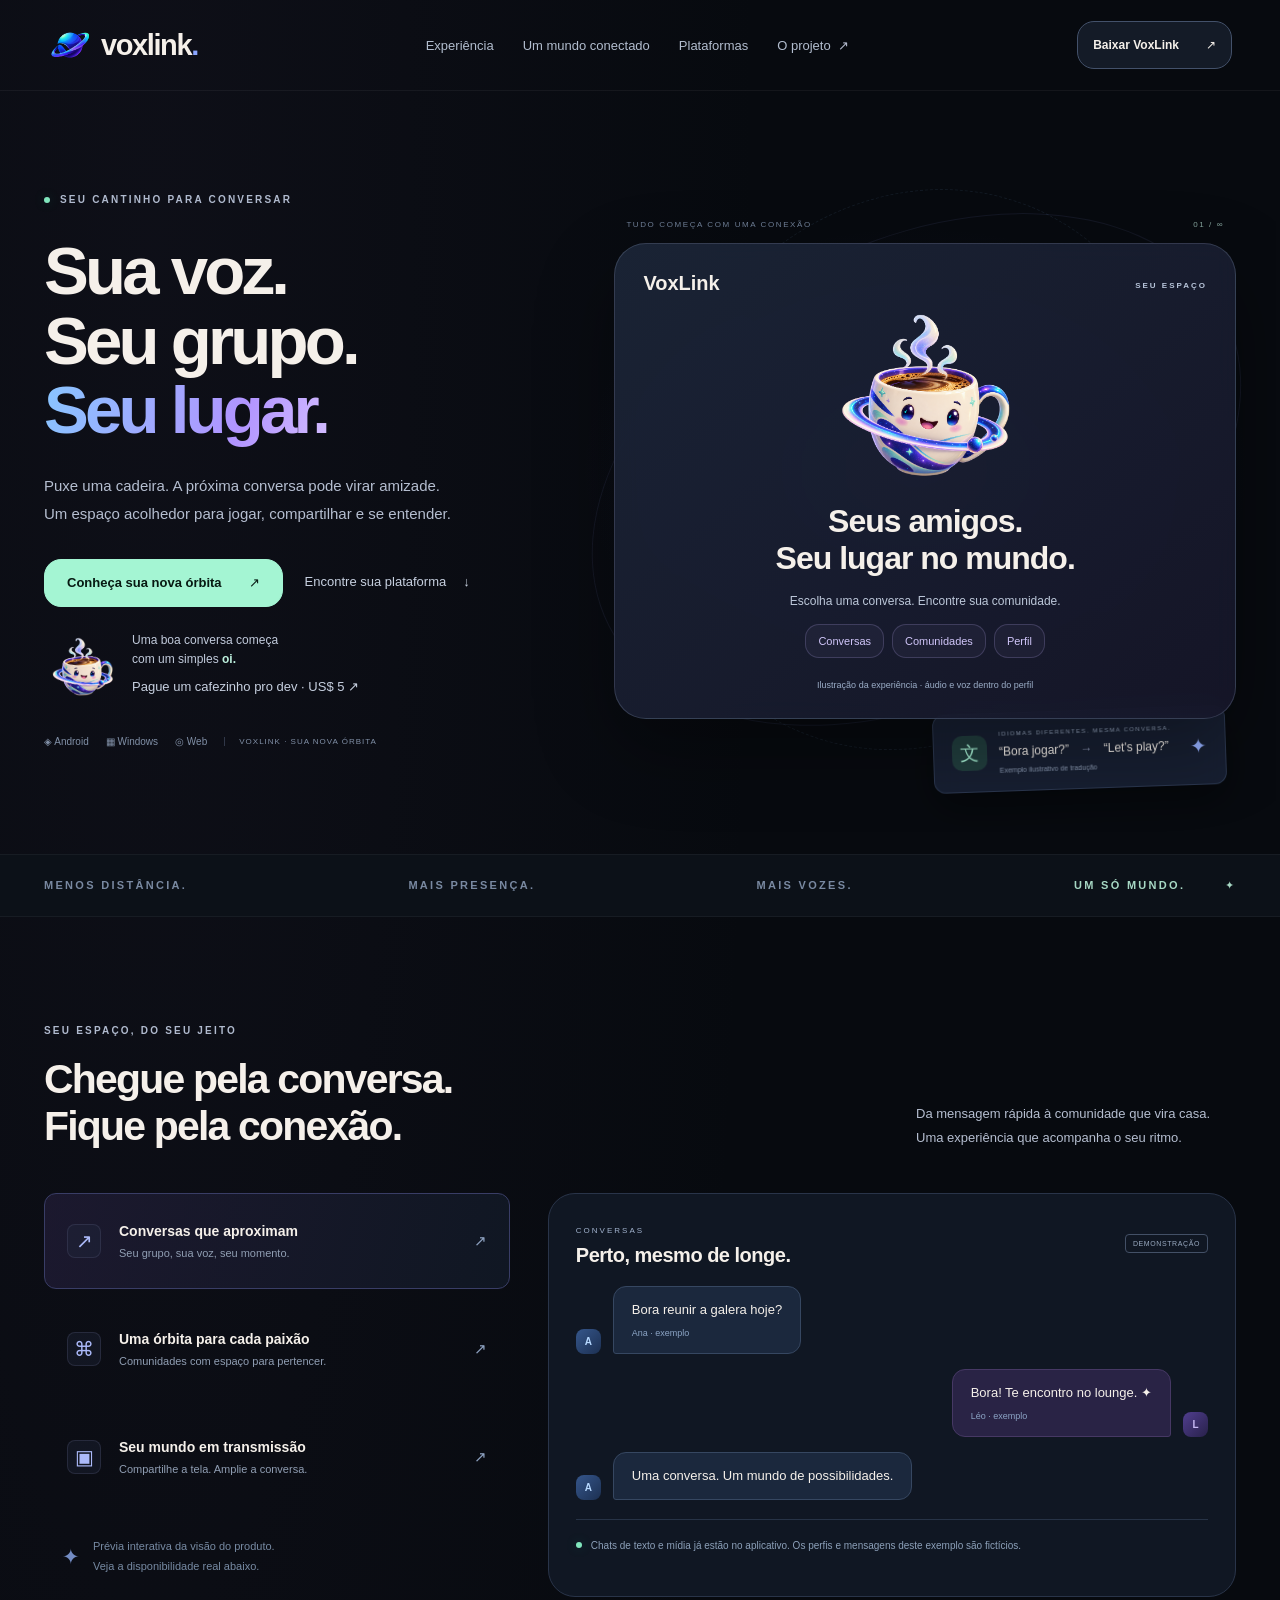
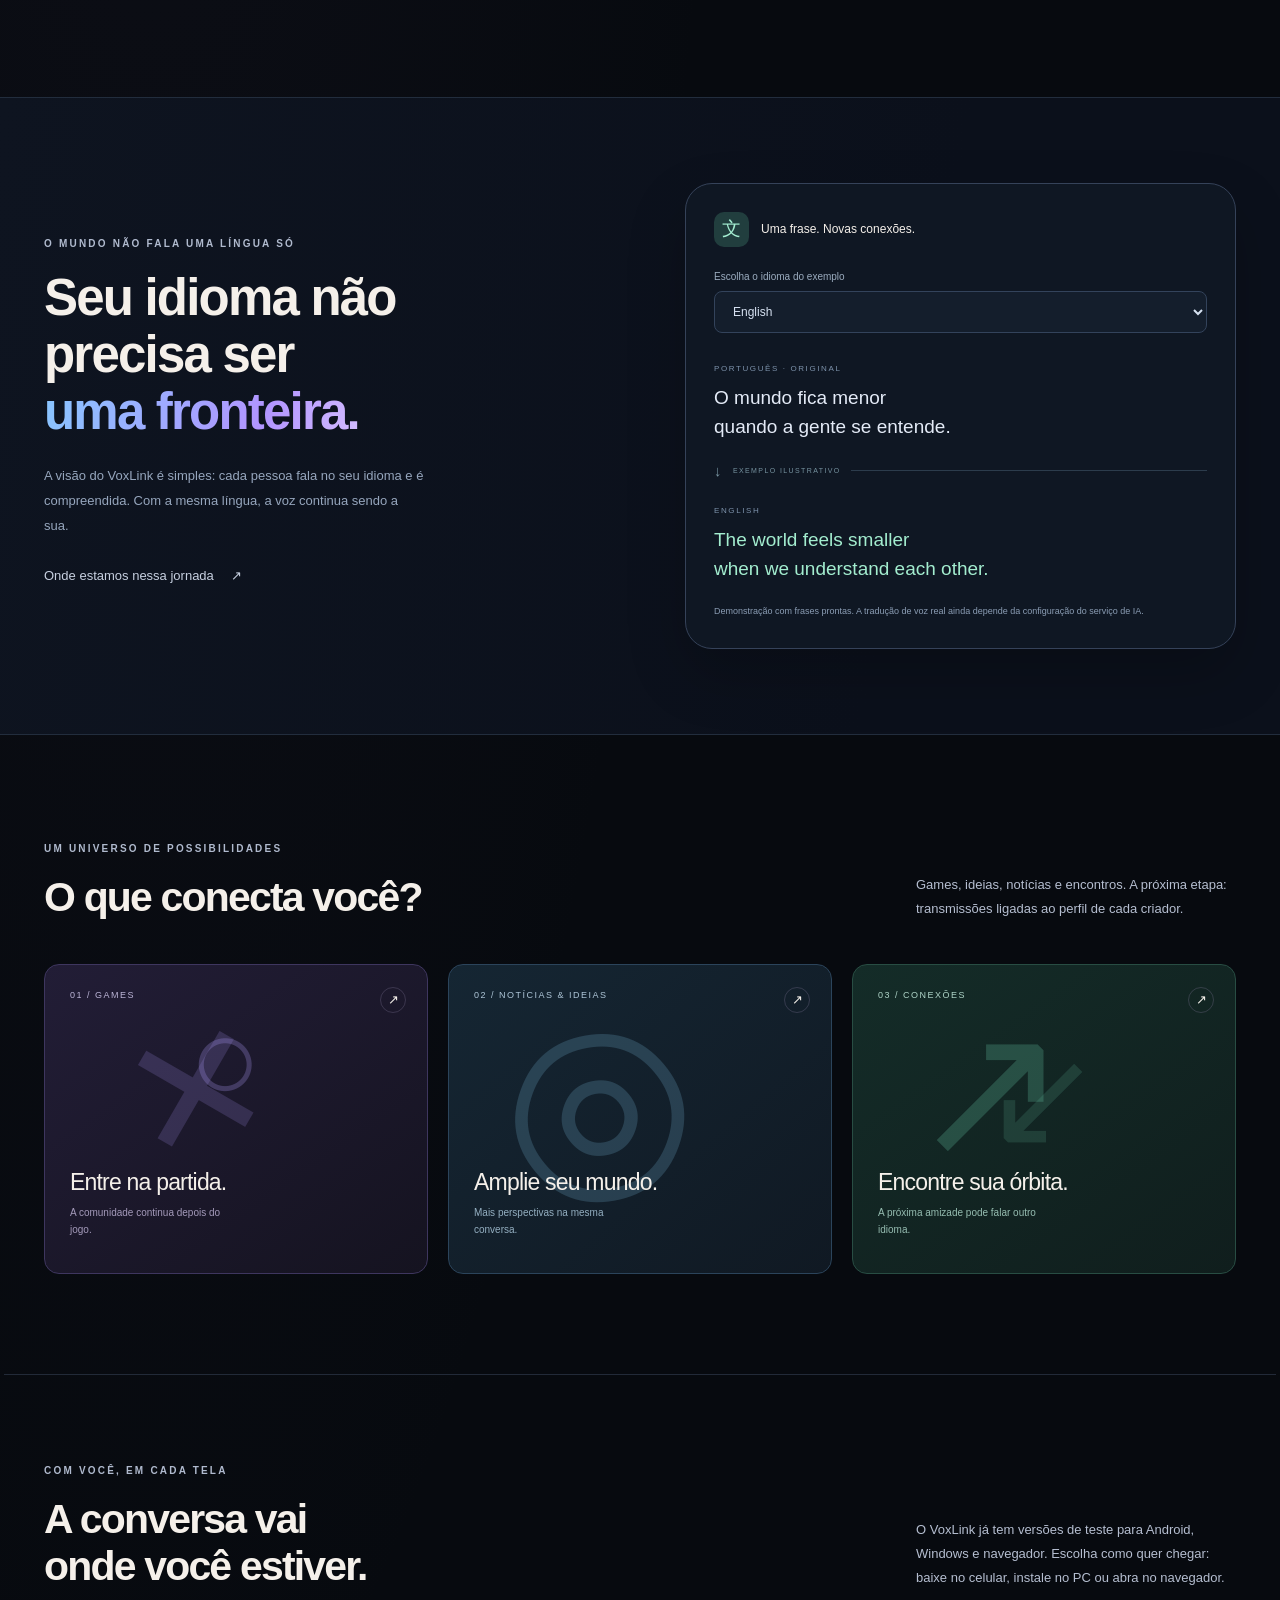
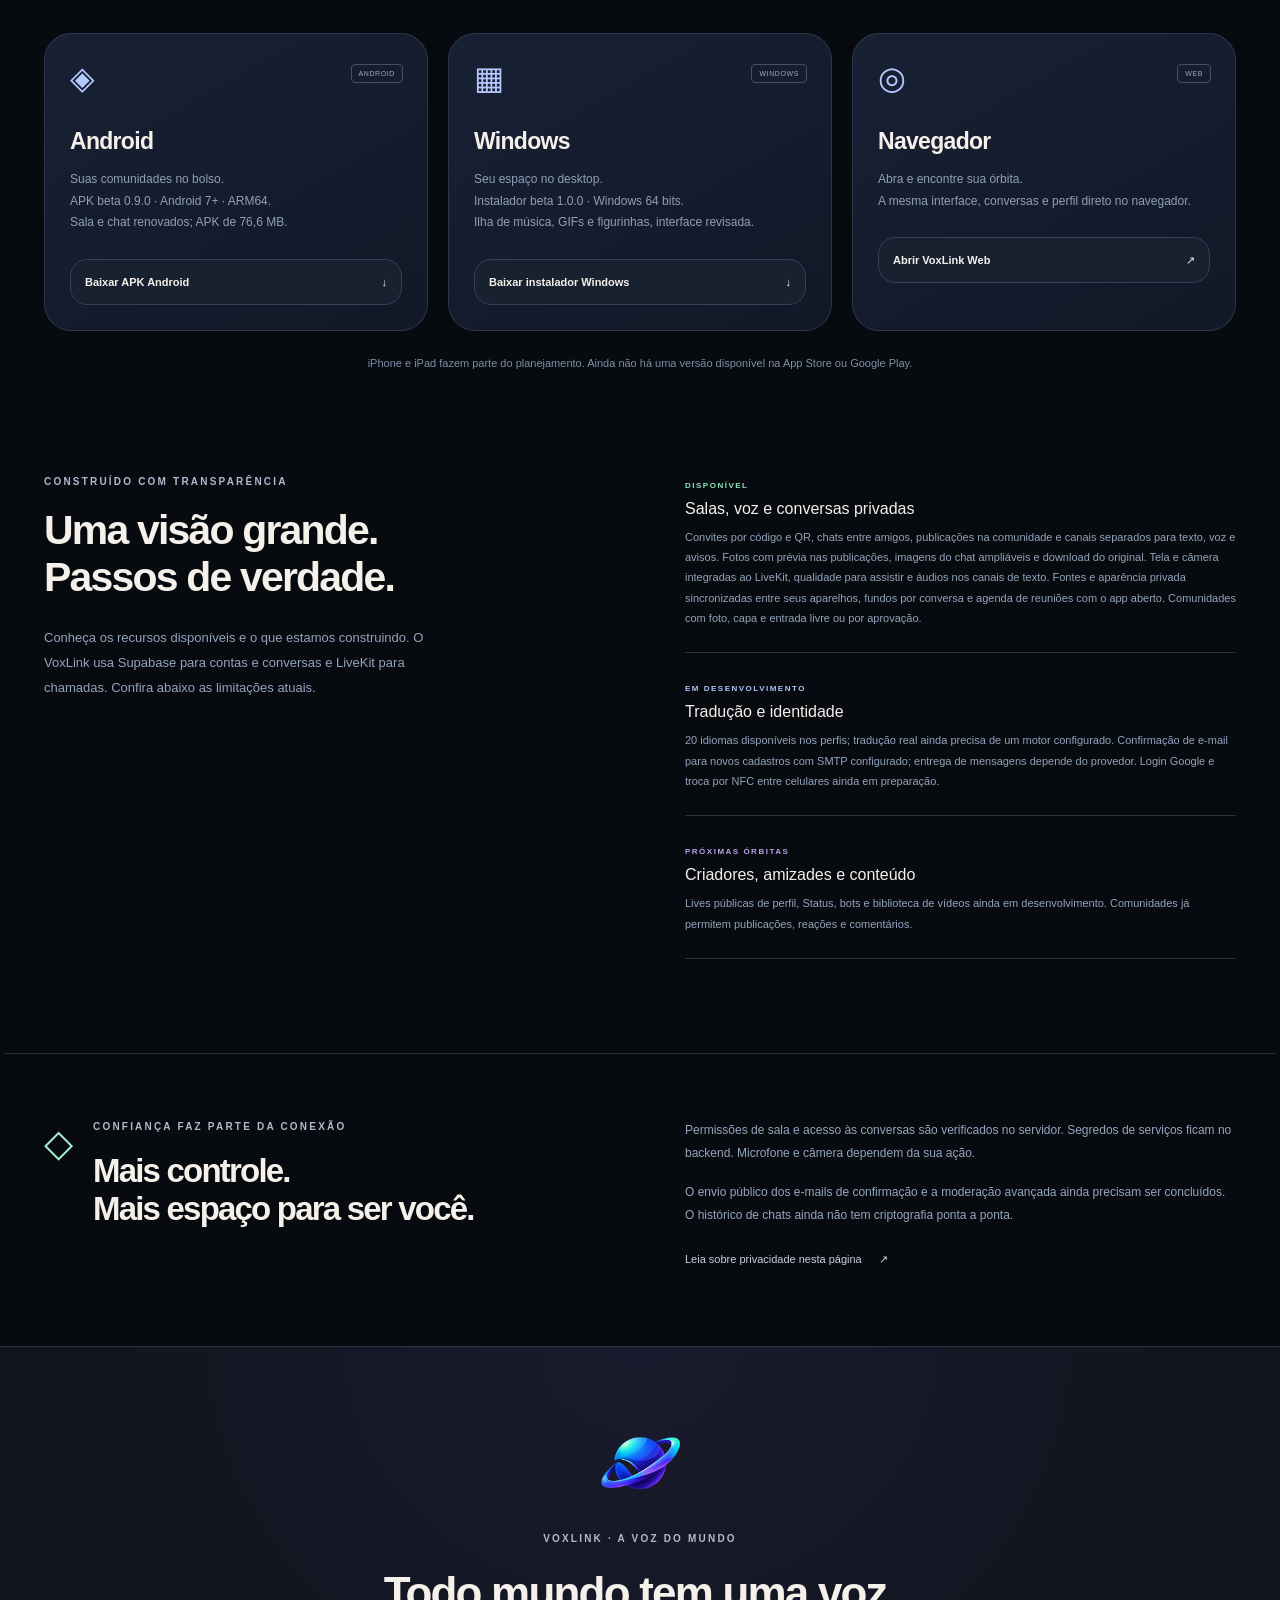
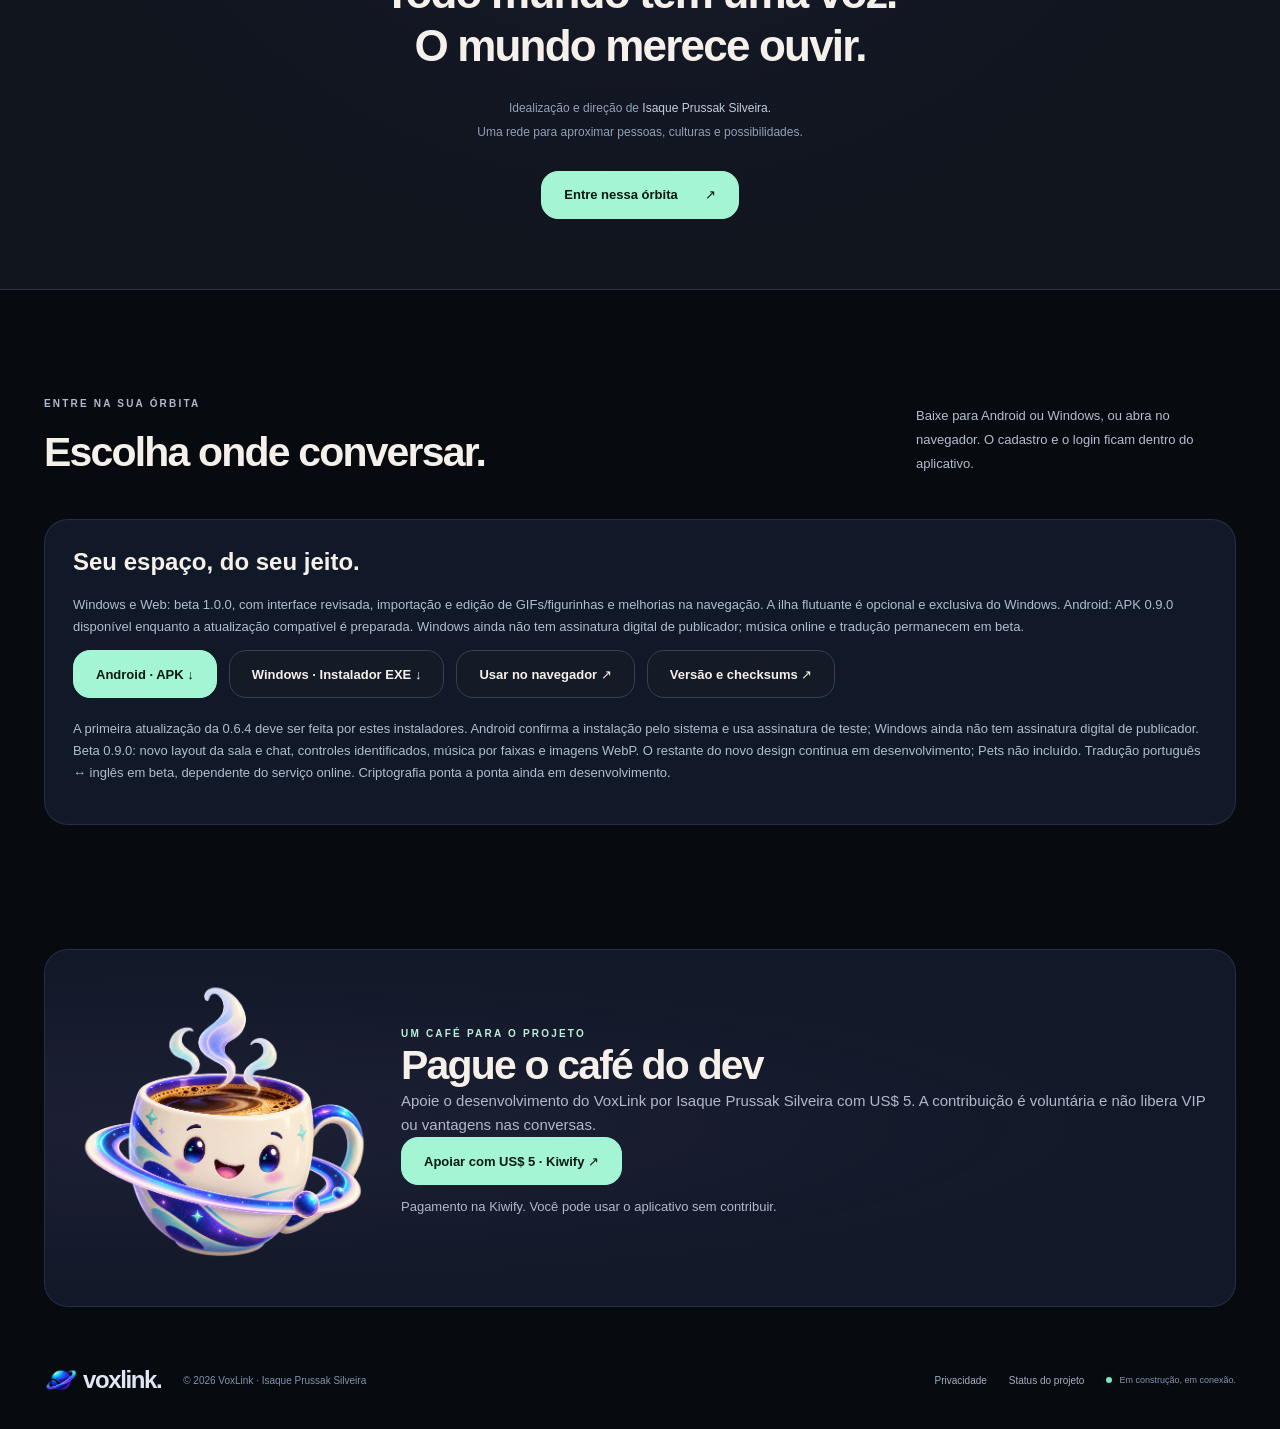
==== commit a76ac456: "Release VoxLink 1.0.0 for Windows and Web; retain compatible Android download" ====
--- a/index.html
+++ b/index.html
@@ -2,103 +2,51 @@
 
 
 
-
-
-
-
 <html lang="pt-BR">
 
 
 
-
-
-
-
 <head>
 
 
 
-
-
-
-
   <meta charset="utf-8"><meta name="viewport" content="width=device-width, initial-scale=1">
 
 
 
-
-
-
-
   <meta name="referrer" content="no-referrer">
 
 
 
-
-
-
-
   <meta http-equiv="Content-Security-Policy" content="default-src 'none'; script-src 'self'; style-src 'self'; img-src 'self'; connect-src 'none'; base-uri 'none'; form-action 'self'; object-src 'none'; upgrade-insecure-requests">
 
 
 
-
-
-
-
   <meta name="theme-color" content="#070A0F">
 
 
 
-
-
-
-
   <meta name="description" content="VoxLink: a voz do mundo. Conheça o projeto de comunicação, comunidades e transmissões entre idiomas, idealizado por Isaque Prussak Silveira.">
 
 
 
-
-
-
-
   <meta name="author" content="Isaque Prussak Silveira">
 
 
 
-
-
-
-
   <meta property="og:title" content="VoxLink — A voz do mundo">
 
 
 
-
-
-
-
   <meta property="og:description" content="Sua comunidade. Sua transmissão. Seu idioma. Conheça a próxima órbita do VoxLink.">
 
 
 
-
-
-
-
   <meta property="og:type" content="website">
 
 
 
-
-
-
-
-  <link rel="icon" href="voxlink-saturn.png"><link rel="stylesheet" href="styles.css?v=0.9.0">
-
-
-
-
+  <link rel="icon" href="voxlink-saturn.png"><link rel="stylesheet" href="styles.css?v=1.0.0">
 
 
 
@@ -106,266 +54,134 @@
 
 
 
-
-
-
-
 </head>
 
 
 
-
-
-
-
 <body>
 
 
 
-
-
-
-
   <a class="skip" href="#principal">Pular para o conteúdo</a>
 
 
 
-
-
-
-
   <header class="site-header">
 
 
 
-
-
-
-
     <a class="brand" href="#" aria-label="VoxLink, início"><img src="voxlink-saturn.png" alt="" width="44" height="44"><span>voxlink<span class="brand-dot">.</span></span></a>
 
 
 
-
-
-
-
     <button class="menu-toggle icon-button" type="button" aria-label="Abrir menu" aria-expanded="false" aria-controls="nav">☰</button>
 
 
 
-
-
-
-
     <nav id="nav" aria-label="Navegação principal"><a href="#experiencia">Experiência</a><a href="#mundo">Um mundo conectado</a><a href="#plataformas">Plataformas</a><a href="#projeto">O projeto <span>↗</span></a></nav>
 
 
 
-
-
-
-
     <a class="button button-small header-cta" href="#plataformas">Baixar VoxLink <span>↗</span></a>
 
 
 
-
-
-
-
   </header>
 
 
 
-
-
-
-
   <main id="principal">
 
 
 
-
-
-
-
     <section class="hero wrap">
 
 
 
-
-
-
-
       <div class="hero-copy">
 
 
 
-
-
-
-
         <div class="eyebrow"><span class="status-dot"></span> SEU CANTINHO PARA CONVERSAR</div>
 
 
 
-
-
-
-
         <h1>Sua voz.<br>Seu grupo.<br><span class="gradient-text">Seu lugar.</span></h1>
 
 
 
-
-
-
-
         <p class="hero-description">Puxe uma cadeira. A próxima conversa pode virar amizade.<br>Um espaço acolhedor para jogar, compartilhar e se entender.</p>
 
 
 
-
-
-
-
         <div class="hero-actions"><a class="button primary" href="#experiencia">Conheça sua nova órbita <span>↗</span></a><a class="text-link" href="#plataformas">Encontre sua plataforma <span>↓</span></a></div>
 
 
 
-
-
-
-
         <div class="friendly-note"><img src="coffee.png" alt="Xícara sorridente do VoxLink" width="76" height="64"><span>Uma boa conversa começa<br>com um simples <strong>oi.</strong><br><a class="text-link" href="https://pay.kiwify.com.br/hBdNmmc" target="_blank" rel="noopener noreferrer">Pague um cafezinho pro dev · US$ 5 ↗</a></span></div><div class="platform-line"><span>◈ Android</span><span>▦ Windows</span><span>◎ Web</span><span class="beta-label">VOXLINK · SUA NOVA ÓRBITA</span></div>
 
 
 
-
-
-
-
       </div>
 
 
 
-
-
-
-
       <div class="hero-visual" aria-label="Ilustração do conceito VoxLink, não é uma transmissão real">
 
 
 
-
-
-
-
         <div class="orbit-line orbit-one"></div><div class="orbit-line orbit-two"></div>
 
 
 
-
-
-
-
         <div class="visual-kicker">TUDO COMEÇA COM UMA CONEXÃO <span>01 / ∞</span></div>
 
 
 
-
-
-
-
         <div class="welcome-preview">
 
 
 
-
-
-
-
           <span class="preview-brand">VoxLink <small>SEU ESPAÇO</small></span>
 
 
 
-
-
-
-
           <img src="coffee.png" alt="Cafezinho, companheiro do VoxLink" width="200" height="200">
 
 
 
-
-
-
-
           <h2>Seus amigos.<br>Seu lugar no mundo.</h2>
 
 
 
-
-
-
-
           <p>Escolha uma conversa. Encontre sua comunidade.</p>
 
 
 
-
-
-
-
           <div class="preview-shortcuts"><span>Conversas</span><span>Comunidades</span><span>Perfil</span></div>
 
 
 
-
-
-
-
           <span class="preview-note">Ilustração da experiência · áudio e voz dentro do perfil</span>
 
 
 
-
-
-
-
         </div>
 
 
 
-
-
-
-
         <div class="floating-translation"><span class="translation-icon">文</span><div><span>IDIOMAS DIFERENTES. MESMA CONVERSA.</span><strong>“Bora jogar?” <b>→</b> “Let's play?”</strong><small>Exemplo ilustrativo de tradução</small></div><span class="translation-spark">✦</span></div>
 
 
 
-
-
-
-
       </div>
 
 
 
-
-
-
-
     </section>
 
 
 
-
-
-
-
     <div class="manifesto-strip"><div class="wrap"><span>MENOS DISTÂNCIA.</span><span>MAIS PRESENÇA.</span><span>MAIS VOZES.</span><span class="mint-text">UM SÓ MUNDO. <span>✦</span></span></div></div>
 
 
@@ -374,134 +190,66 @@
 
 
 
-
-
-
-
-
-
-
-
     <section id="experiencia" class="experience wrap section-space">
 
 
 
-
-
-
-
       <div class="section-heading"><div><span class="eyebrow">SEU ESPAÇO, DO SEU JEITO</span><h2>Chegue pela conversa.<br>Fique pela conexão.</h2></div><p>Da mensagem rápida à comunidade que vira casa. Uma experiência que acompanha o seu ritmo.</p></div>
 
 
 
-
-
-
-
       <div class="experience-layout">
 
 
 
-
-
-
-
         <div class="experience-tabs" role="tablist" aria-label="Experiências do VoxLink" aria-orientation="vertical">
 
 
 
-
-
-
-
           <button class="experience-tab active" role="tab" id="tab-chat" aria-selected="true" aria-controls="experience-panel" data-view="chat"><span class="tab-icon">↗</span><span><strong>Conversas que aproximam</strong><small>Seu grupo, sua voz, seu momento.</small></span><span class="tab-arrow">↗</span></button>
 
 
 
-
-
-
-
           <button class="experience-tab" role="tab" id="tab-community" aria-selected="false" aria-controls="experience-panel" data-view="community" tabindex="-1"><span class="tab-icon">⌘</span><span><strong>Uma órbita para cada paixão</strong><small>Comunidades com espaço para pertencer.</small></span><span class="tab-arrow">↗</span></button>
 
 
 
-
-
-
-
           <button class="experience-tab" role="tab" id="tab-live" aria-selected="false" aria-controls="experience-panel" data-view="live" tabindex="-1"><span class="tab-icon">▣</span><span><strong>Seu mundo em transmissão</strong><small>Compartilhe a tela. Amplie a conversa.</small></span><span class="tab-arrow">↗</span></button>
 
 
 
-
-
-
-
           <div class="experience-note"><span>✦</span><p>Prévia interativa da visão do produto.<br>Veja a disponibilidade real abaixo.</p></div>
 
 
 
-
-
-
-
         </div>
 
 
 
-
-
-
-
         <div class="experience-panel" id="experience-panel" role="tabpanel" aria-labelledby="tab-chat" tabindex="0">
 
 
 
-
-
-
-
           <div class="panel-top"><div><span class="tiny-label" id="panel-kicker">CONVERSAS</span><h3 id="panel-title">Perto, mesmo de longe.</h3></div><span class="tag">DEMONSTRAÇÃO</span></div>
 
 
 
-
-
-
-
           <div id="panel-visual" class="panel-visual"></div>
 
 
 
-
-
-
-
           <div class="panel-footer"><span class="status-dot"></span><p id="panel-status"></p></div>
 
 
 
-
-
-
-
         </div>
 
 
 
-
-
-
-
       </div>
 
 
 
-
-
-
-
     </section>
 
 
@@ -510,46 +258,22 @@
 
 
 
-
-
-
-
-
-
-
-
     <section id="mundo" class="world-section">
 
 
 
-
-
-
-
       <div class="wrap world-layout"><div><span class="eyebrow">O MUNDO NÃO FALA UMA LÍNGUA SÓ</span><h2>Seu idioma não<br>precisa ser<br><span class="gradient-text">uma fronteira.</span></h2><p>A visão do VoxLink é simples: cada pessoa fala no seu idioma e é compreendida. Com a mesma língua, a voz continua sendo a sua.</p><a class="text-link" href="#disponibilidade">Onde estamos nessa jornada <span>↗</span></a></div>
 
 
 
-
-
-
-
         <div class="language-card"><div class="language-top"><span class="translation-icon">文</span><span>Uma frase. Novas conexões.</span></div><label for="language">Escolha o idioma do exemplo</label><select id="language"><option value="en">English</option><option value="es">Español</option><option value="ja">日本語</option><option value="pt">Português</option></select><div class="source-phrase"><span>PORTUGUÊS · ORIGINAL</span><p>O mundo fica menor<br>quando a gente se entende.</p></div><div class="language-divider"><span>↓</span><span>EXEMPLO ILUSTRATIVO</span></div><div class="target-phrase" aria-live="polite"><span id="target-label">ENGLISH</span><p id="target-text">The world feels smaller<br>when we understand each other.</p></div><p class="language-note">Demonstração com frases prontas. A tradução de voz real ainda depende da configuração do serviço de IA.</p></div>
 
 
 
-
-
-
-
       </div>
 
 
 
-
-
-
-
     </section>
 
 
@@ -558,46 +282,22 @@
 
 
 
-
-
-
-
-
-
-
-
     <section class="wrap section-space channels-section"><div class="section-heading"><div><span class="eyebrow">UM UNIVERSO DE POSSIBILIDADES</span><h2>O que conecta você?</h2></div><p>Games, ideias, notícias e encontros. A próxima etapa: transmissões ligadas ao perfil de cada criador.</p></div><div class="channel-grid">
 
 
 
-
-
-
-
       <button class="channel-card gaming" data-detail="games"><span class="channel-number">01 / GAMES</span><span class="channel-art" aria-hidden="true">✕<i>○</i></span><div><h3>Entre na partida.</h3><p>A comunidade continua depois do jogo.</p></div><span class="round-arrow">↗</span></button>
 
 
 
-
-
-
-
       <button class="channel-card news" data-detail="news"><span class="channel-number">02 / NOTÍCIAS & IDEIAS</span><span class="channel-art" aria-hidden="true">◎</span><div><h3>Amplie seu mundo.</h3><p>Mais perspectivas na mesma conversa.</p></div><span class="round-arrow">↗</span></button>
 
 
 
-
-
-
-
       <button class="channel-card connection" data-detail="world"><span class="channel-number">03 / CONEXÕES</span><span class="channel-art" aria-hidden="true">↗<i>↙</i></span><div><h3>Encontre sua órbita.</h3><p>A próxima amizade pode falar outro idioma.</p></div><span class="round-arrow">↗</span></button>
 
 
 
-
-
-
-
     </div></section>
 
 
@@ -606,35 +306,15 @@
 
 
 
-
-
-
-
-
-
-
-
     <section id="plataformas" class="wrap platforms-section section-space"><div class="section-heading"><div><span class="eyebrow">COM VOCÊ, EM CADA TELA</span><h2>A conversa vai<br>onde você estiver.</h2></div><p>O VoxLink já tem versões de teste para Android, Windows e navegador. Escolha como quer chegar: baixe no celular, instale no PC ou abra no navegador.</p></div><div class="platform-grid">
 
 
 
-
-
-
-
       <article class="platform-card"><span class="platform-icon">◈</span><span class="tag">ANDROID</span><h3>Android</h3><p>Suas comunidades no bolso.<br>APK beta 0.9.0 · Android 7+ · ARM64.<br>Sala e chat renovados; APK de 76,6 MB.</p><a class="button secondary" href="https://github.com/Blackfoxy0/voxlink-site/releases/download/v0.9.0/voxlink-android-arm64.apk" rel="noopener">Baixar APK Android <span>↓</span></a></article>
 
 
 
-
-
-
-
-      <article class="platform-card"><span class="platform-icon">▦</span><span class="tag" id="windows-badge">WINDOWS</span><h3>Windows</h3><p>Seu espaço no desktop.<br>Instalador beta 0.9.0 · Windows 64 bits.<br>Sala e chat com layout responsivo e controles identificados.</p><a class="button secondary" href="https://github.com/Blackfoxy0/voxlink-site/releases/download/v0.9.0/voxlink-windows-setup.exe" rel="noopener">Baixar instalador Windows <span>↓</span></a></article>
-
-
-
-
+      <article class="platform-card"><span class="platform-icon">▦</span><span class="tag" id="windows-badge">WINDOWS</span><h3>Windows</h3><p>Seu espaço no desktop.<br>Instalador beta 1.0.0 · Windows 64 bits.<br>Ilha de música, GIFs e figurinhas, interface revisada.</p><a class="button secondary" href="https://github.com/Blackfoxy0/voxlink-site/releases/download/v1.0.0/voxlink-windows-setup.exe" rel="noopener">Baixar instalador Windows <span>↓</span></a></article>
 
 
 
@@ -642,10 +322,6 @@
 
 
 
-
-
-
-
     </div><p class="platform-footnote">iPhone e iPad fazem parte do planejamento. Ainda não há uma versão disponível na App Store ou Google Play.</p></section>
 
 
@@ -654,14 +330,6 @@
 
 
 
-
-
-
-
-
-
-
-
     <section id="disponibilidade" class="wrap progress-section"><div class="progress-intro"><span class="eyebrow">CONSTRUÍDO COM TRANSPARÊNCIA</span><h2>Uma visão grande.<br>Passos de verdade.</h2><p>Conheça os recursos disponíveis e o que estamos construindo. O VoxLink usa Supabase para contas e conversas e LiveKit para chamadas. Confira abaixo as limitações atuais.</p></div><div class="progress-list"><article><span class="progress-state available">DISPONÍVEL</span><h3>Salas, voz e conversas privadas</h3><p>Convites por código e QR, chats entre amigos, publicações na comunidade e canais separados para texto, voz e avisos. Fotos com prévia nas publicações, imagens do chat ampliáveis e download do original. Tela e câmera integradas ao LiveKit, qualidade para assistir e áudios nos canais de texto. Fontes e aparência privada sincronizadas entre seus aparelhos, fundos por conversa e agenda de reuniões com o app aberto. Comunidades com foto, capa e entrada livre ou por aprovação.</p></article><article><span class="progress-state preparing">EM DESENVOLVIMENTO</span><h3>Tradução e identidade</h3><p>20 idiomas disponíveis nos perfis; tradução real ainda precisa de um motor configurado. Confirmação de e-mail para novos cadastros com SMTP configurado; entrega de mensagens depende do provedor. Login Google e troca por NFC entre celulares ainda em preparação.</p></article><article><span class="progress-state planned">PRÓXIMAS ÓRBITAS</span><h3>Criadores, amizades e conteúdo</h3><p>Lives públicas de perfil, Status, bots e biblioteca de vídeos ainda em desenvolvimento. Comunidades já permitem publicações, reações e comentários.</p></article></div></section>
 
 
@@ -670,14 +338,6 @@
 
 
 
-
-
-
-
-
-
-
-
     <section class="wrap trust-section section-space"><div class="trust-heading"><span class="shield" aria-hidden="true">◇</span><div><span class="eyebrow">CONFIANÇA FAZ PARTE DA CONEXÃO</span><h2>Mais controle.<br>Mais espaço para ser você.</h2></div></div><div class="trust-copy"><p>Permissões de sala e acesso às conversas são verificados no servidor. Segredos de serviços ficam no backend. Microfone e câmera dependem da sua ação.</p><p>O envio público dos e-mails de confirmação e a moderação avançada ainda precisam ser concluídos. O histórico de chats ainda não tem criptografia ponta a ponta.</p><button class="text-link" data-detail="privacy">Leia sobre privacidade nesta página <span>↗</span></button></div></section>
 
 
@@ -686,59 +346,27 @@
 
 
 
-
-
-
-
-
-
-
-
     <section id="projeto" class="project-section"><div class="wrap"><img src="voxlink-saturn.png" alt="" width="92" height="92"><span class="eyebrow">VOXLINK · A VOZ DO MUNDO</span><h2>Todo mundo tem uma voz.<br>O mundo merece ouvir.</h2><p>Idealização e direção de <strong>Isaque Prussak Silveira.</strong><br>Uma rede para aproximar pessoas, culturas e possibilidades.</p><a class="button primary" href="#experiencia">Entre nessa órbita <span>↗</span></a></div></section>
 
 
 
-
-
-
-
 <section id="downloads" class="wrap section-space">
 
 
 
-
-
-
-
   <div class="section-heading"><div><span class="eyebrow">ENTRE NA SUA ÓRBITA</span>
 
 
 
-
-
-
-
     <h2>Escolha onde conversar.</h2></div><p>Baixe para Android ou Windows, ou abra no navegador. O cadastro e o login ficam dentro do aplicativo.</p></div>
 
 
 
-
-
-
-
   <div class="account-card download-card"><h3>Seu espaço, do seu jeito.</h3>
 
 
 
-
-
-
-
-    <p class="account-note">Não precisa informar e-mail ou senha nesta página. Os downloads são públicos.</p>
-
-
-
-
+    <p class="account-note">Windows e Web: beta 1.0.0, com interface revisada, importação e edição de GIFs/figurinhas e melhorias na navegação. A ilha flutuante é opcional e exclusiva do Windows. Android: APK 0.9.0 disponível enquanto a atualização compatível é preparada. Windows ainda não tem assinatura digital de publicador; música online e tradução permanecem em beta.</p>
 
 
 
@@ -746,23 +374,11 @@
 
 
 
-
-
-
-
       <a class="button primary" href="https://github.com/Blackfoxy0/voxlink-site/releases/download/v0.9.0/voxlink-android-arm64.apk" rel="noopener">Android · APK ↓</a>
 
 
 
-
-
-
-
-      <a class="button secondary" href="https://github.com/Blackfoxy0/voxlink-site/releases/download/v0.9.0/voxlink-windows-setup.exe" rel="noopener">Windows · Instalador EXE ↓</a>
-
-
-
-
+      <a class="button secondary" href="https://github.com/Blackfoxy0/voxlink-site/releases/download/v1.0.0/voxlink-windows-setup.exe" rel="noopener">Windows · Instalador EXE ↓</a>
 
 
 
@@ -770,15 +386,7 @@
 
 
 
-
-
-
-
-      <a class="button secondary" href="https://github.com/Blackfoxy0/voxlink-site/releases/tag/v0.9.0" rel="noopener">Versão e checksums ↗</a>
-
-
-
-
+      <a class="button secondary" href="https://github.com/Blackfoxy0/voxlink-site/releases/tag/v1.0.0" rel="noopener">Versão e checksums ↗</a>
 
 
 
@@ -786,135 +394,67 @@
 
 
 
-
-
-
-
     <p class="account-note">A primeira atualização da 0.6.4 deve ser feita por estes instaladores. Android confirma a instalação pelo sistema e usa assinatura de teste; Windows ainda não tem assinatura digital de publicador. Beta 0.9.0: novo layout da sala e chat, controles identificados, música por faixas e imagens WebP. O restante do novo design continua em desenvolvimento; Pets não incluído. Tradução português ↔ inglês em beta, dependente do serviço online. Criptografia ponta a ponta ainda em desenvolvimento.</p>
 
 
 
-
-
-
-
   </div>
 
 
 
-
-
-
-
 </section>
 
 
 
-
-
-
-
     <section class="wrap section" id="apoio" aria-labelledby="coffee-title">
 
 
 
-
-
-
-
       <div class="account-card coffee-support">
 
 
 
-
-
-
-
         <img src="coffee.png" alt="Xícara sorridente com anel de Saturno, Pague o café do dev, VoxLink" width="300" height="250" loading="lazy">
 
 
 
-
-
-
-
         <div><span class="eyebrow">UM CAFÉ PARA O PROJETO</span><h2 id="coffee-title">Pague o café do dev</h2>
 
 
 
-
-
-
-
         <p>Apoie o desenvolvimento do VoxLink por Isaque Prussak Silveira com US$ 5. A contribuição é voluntária e não libera VIP ou vantagens nas conversas.</p>
 
 
 
-
-
-
-
         <a class="button primary" href="https://pay.kiwify.com.br/hBdNmmc" target="_blank" rel="noopener noreferrer">Apoiar com US$ 5 · Kiwify ↗</a>
 
 
 
-
-
-
-
         <p class="account-note">Pagamento na Kiwify. Você pode usar o aplicativo sem contribuir.</p></div>
 
 
 
-
-
-
-
       </div>
 
 
 
-
-
-
-
     </section>
 
 
 
-
-
-
-
   </main>
 
 
 
-
-
-
-
   <footer class="wrap"><a class="brand" href="#"><img src="voxlink-saturn.png" alt="" width="34" height="34"><span>voxlink.</span></a><p>© 2026 VoxLink · Isaque Prussak Silveira</p><button class="footer-link" data-detail="privacy">Privacidade</button><a class="footer-link" href="#disponibilidade">Status do projeto</a><span class="footer-status"><i class="status-dot"></i> Em construção, em conexão.</span></footer>
 
 
 
-
-
-
-
   <dialog id="detail-dialog" aria-labelledby="dialog-title"><button class="dialog-close icon-button" aria-label="Fechar janela">×</button><span class="eyebrow" id="dialog-kicker">VOXLINK</span><h2 id="dialog-title"></h2><div id="dialog-body"></div><button class="button primary dialog-done">Entendi</button></dialog>
 
 
 
-
-
-
-
-  <script src="script.js?v=0.9.0" defer></script>
-
-
-
-
+  <script src="script.js?v=1.0.0" defer></script>
 
 
 
@@ -922,10 +462,6 @@
 
 
 
-
-
-
-
 </html>
 
 
@@ -935,10 +471,3 @@
 
 
 
-
-
-
-
-
-
-
